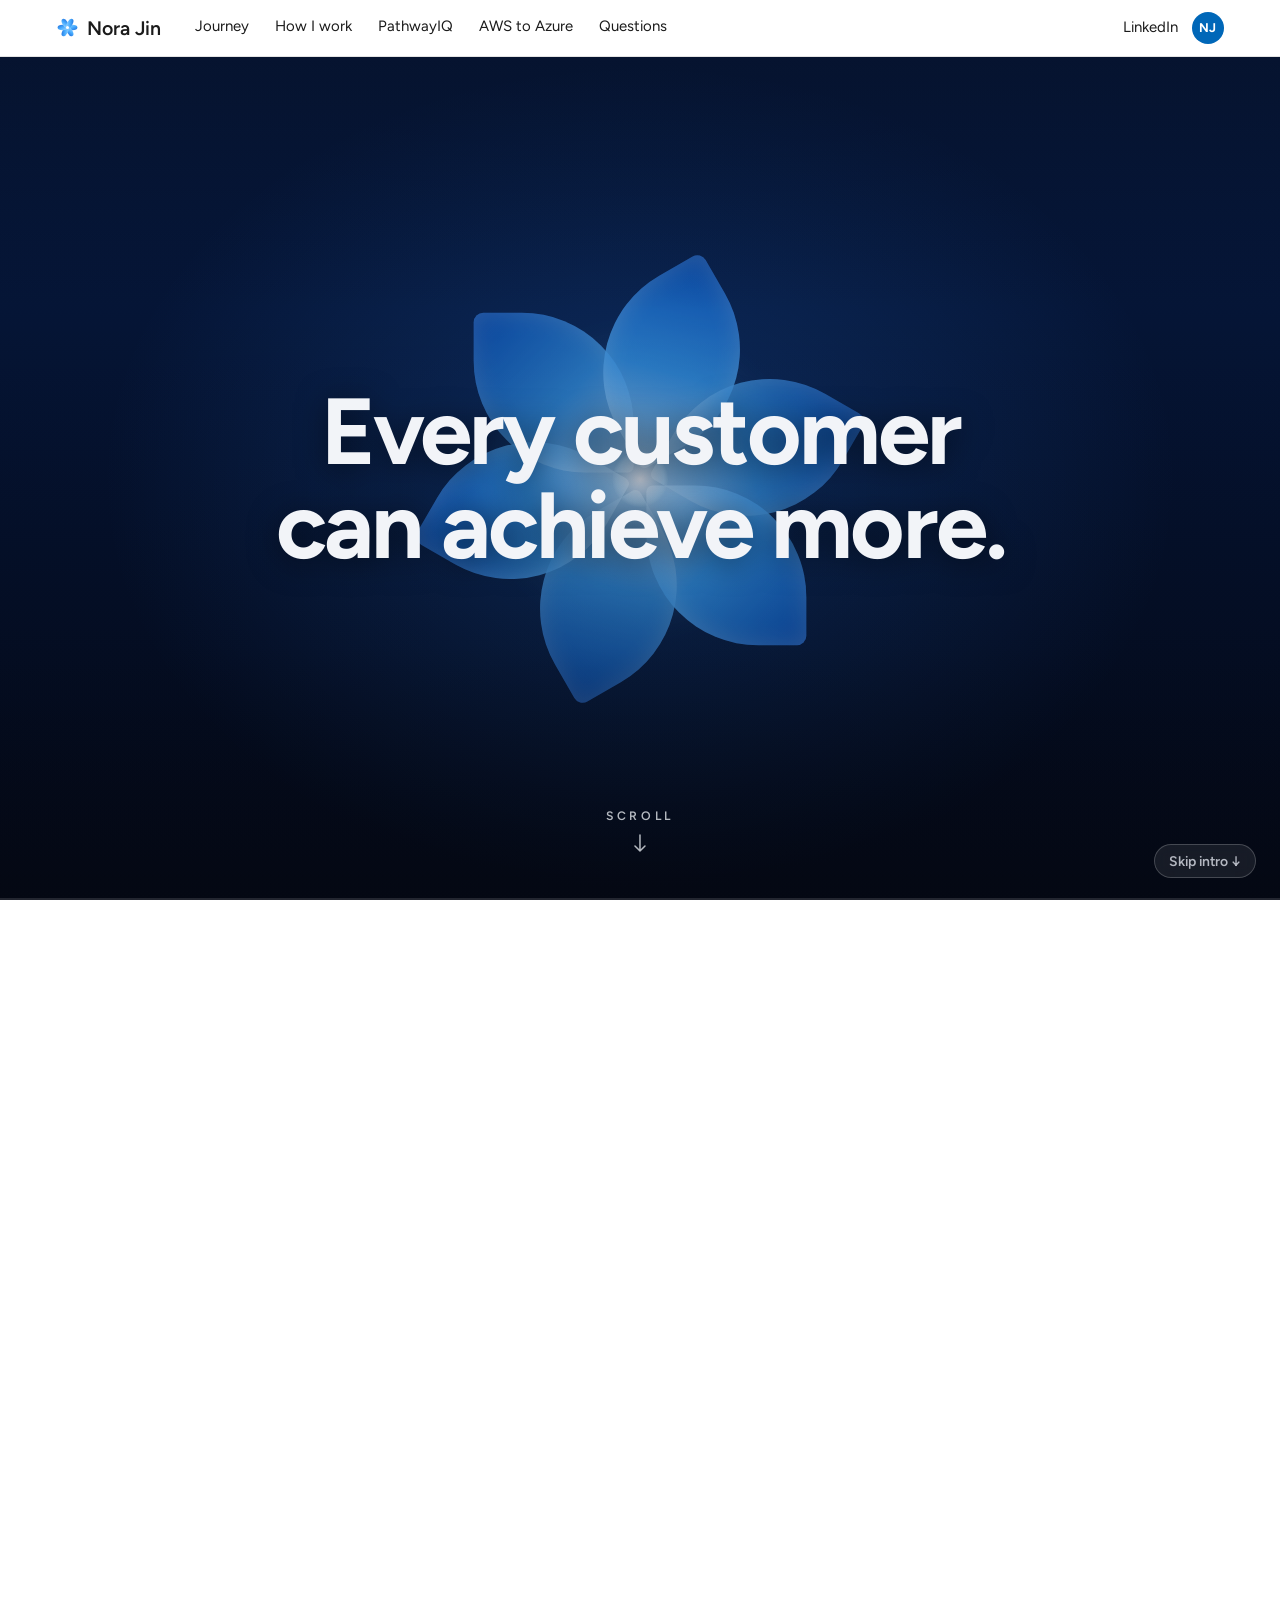
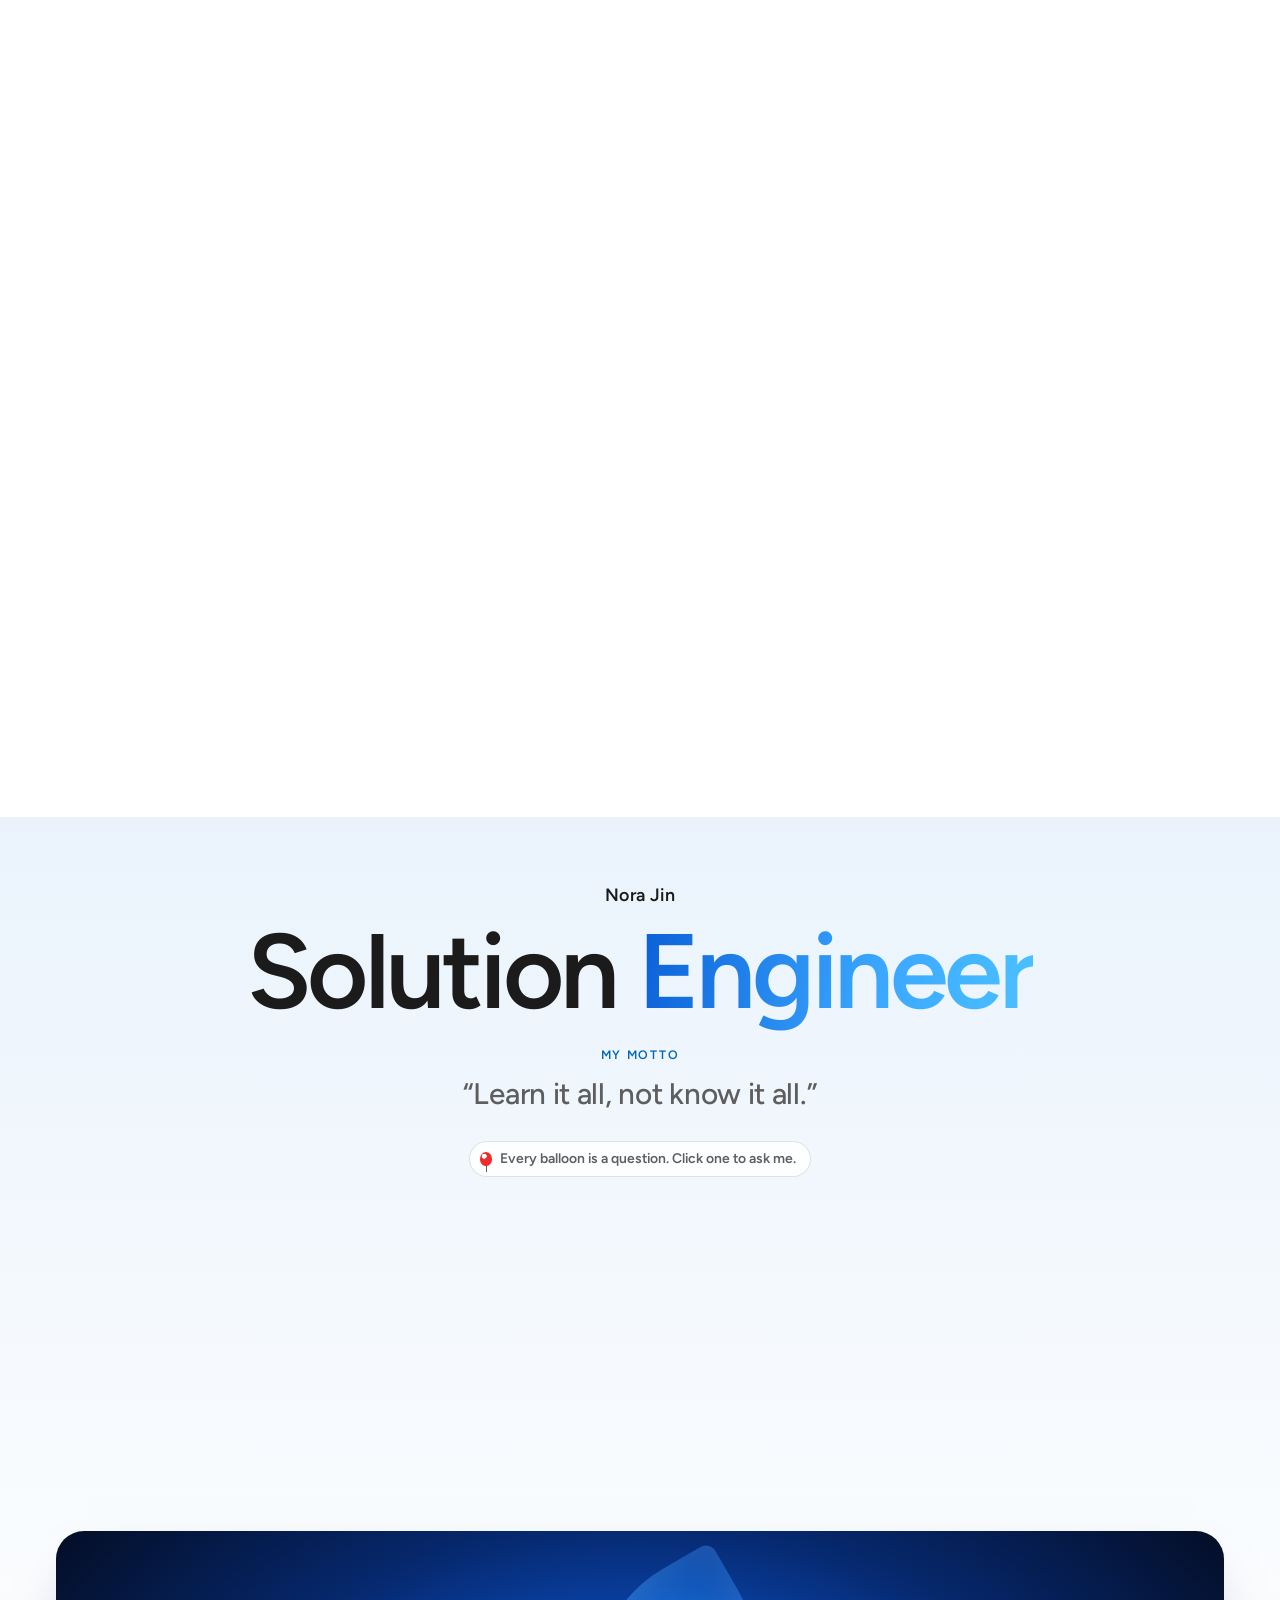
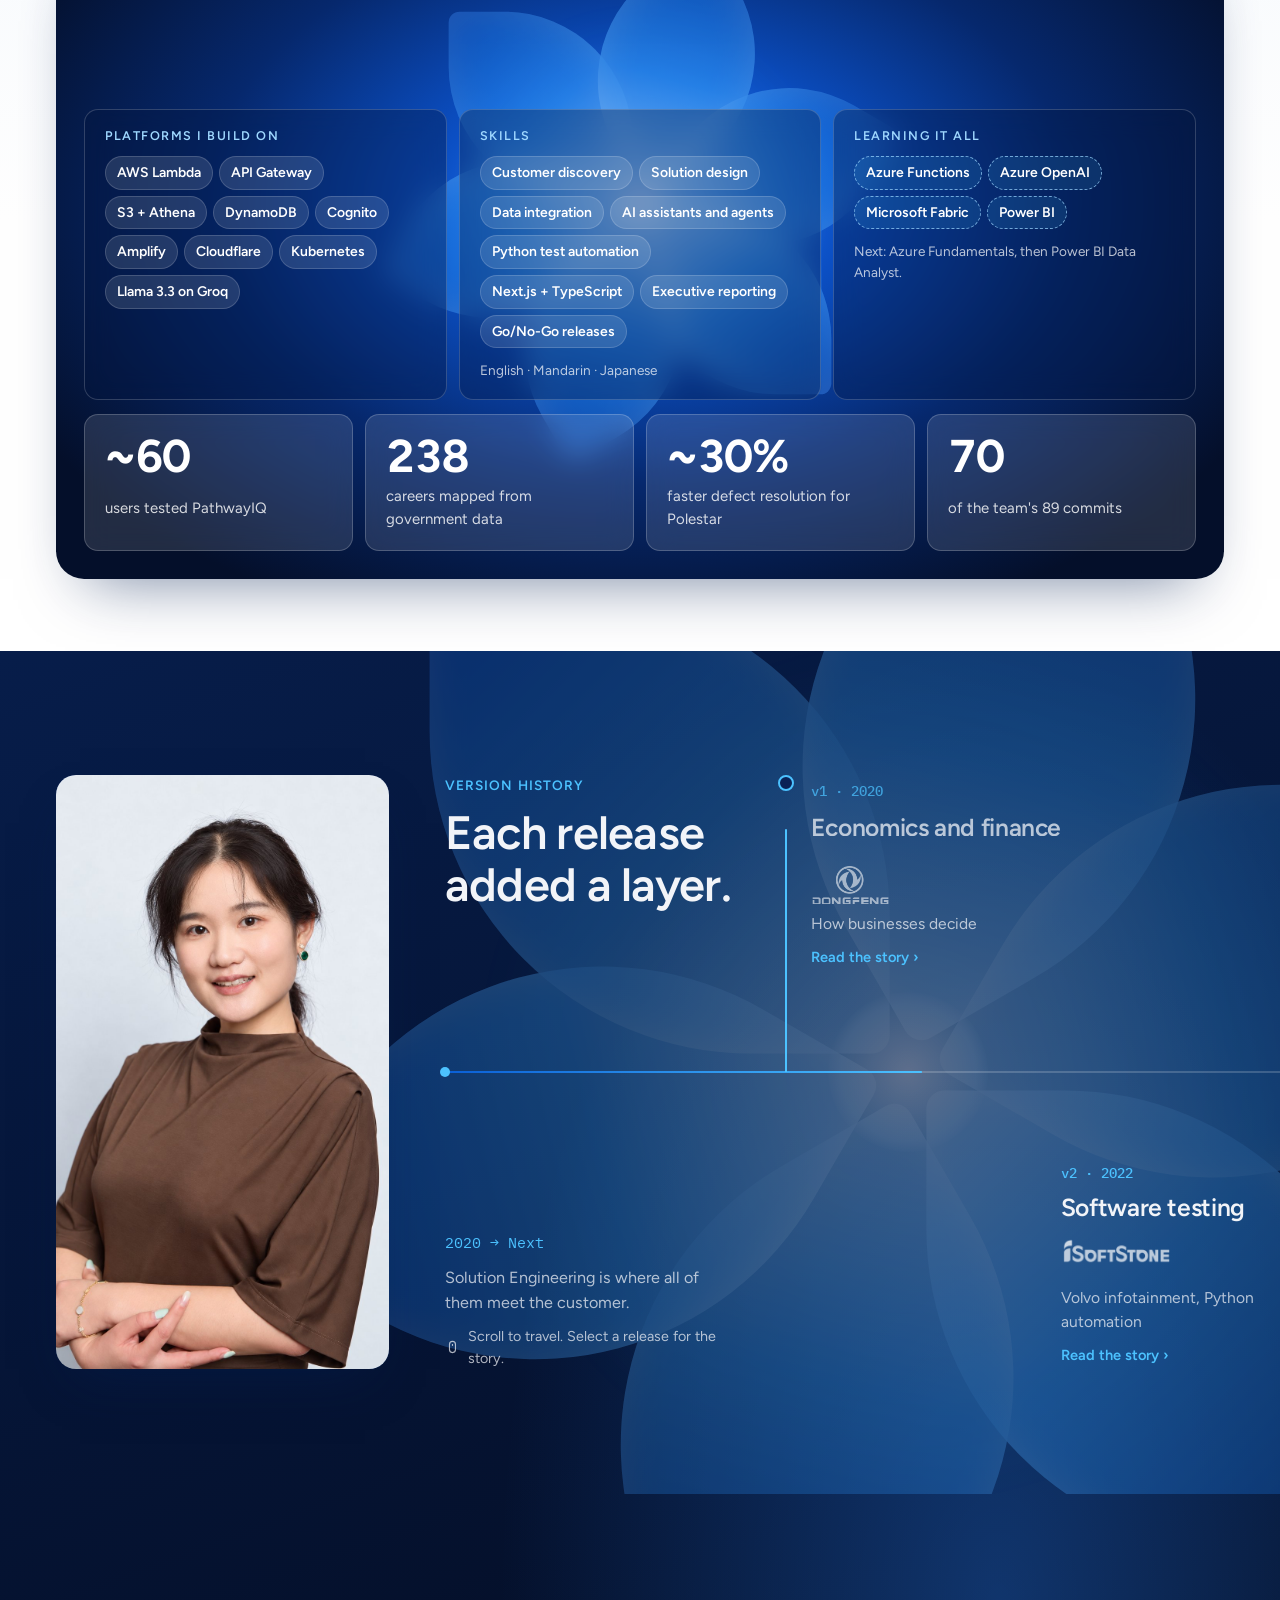
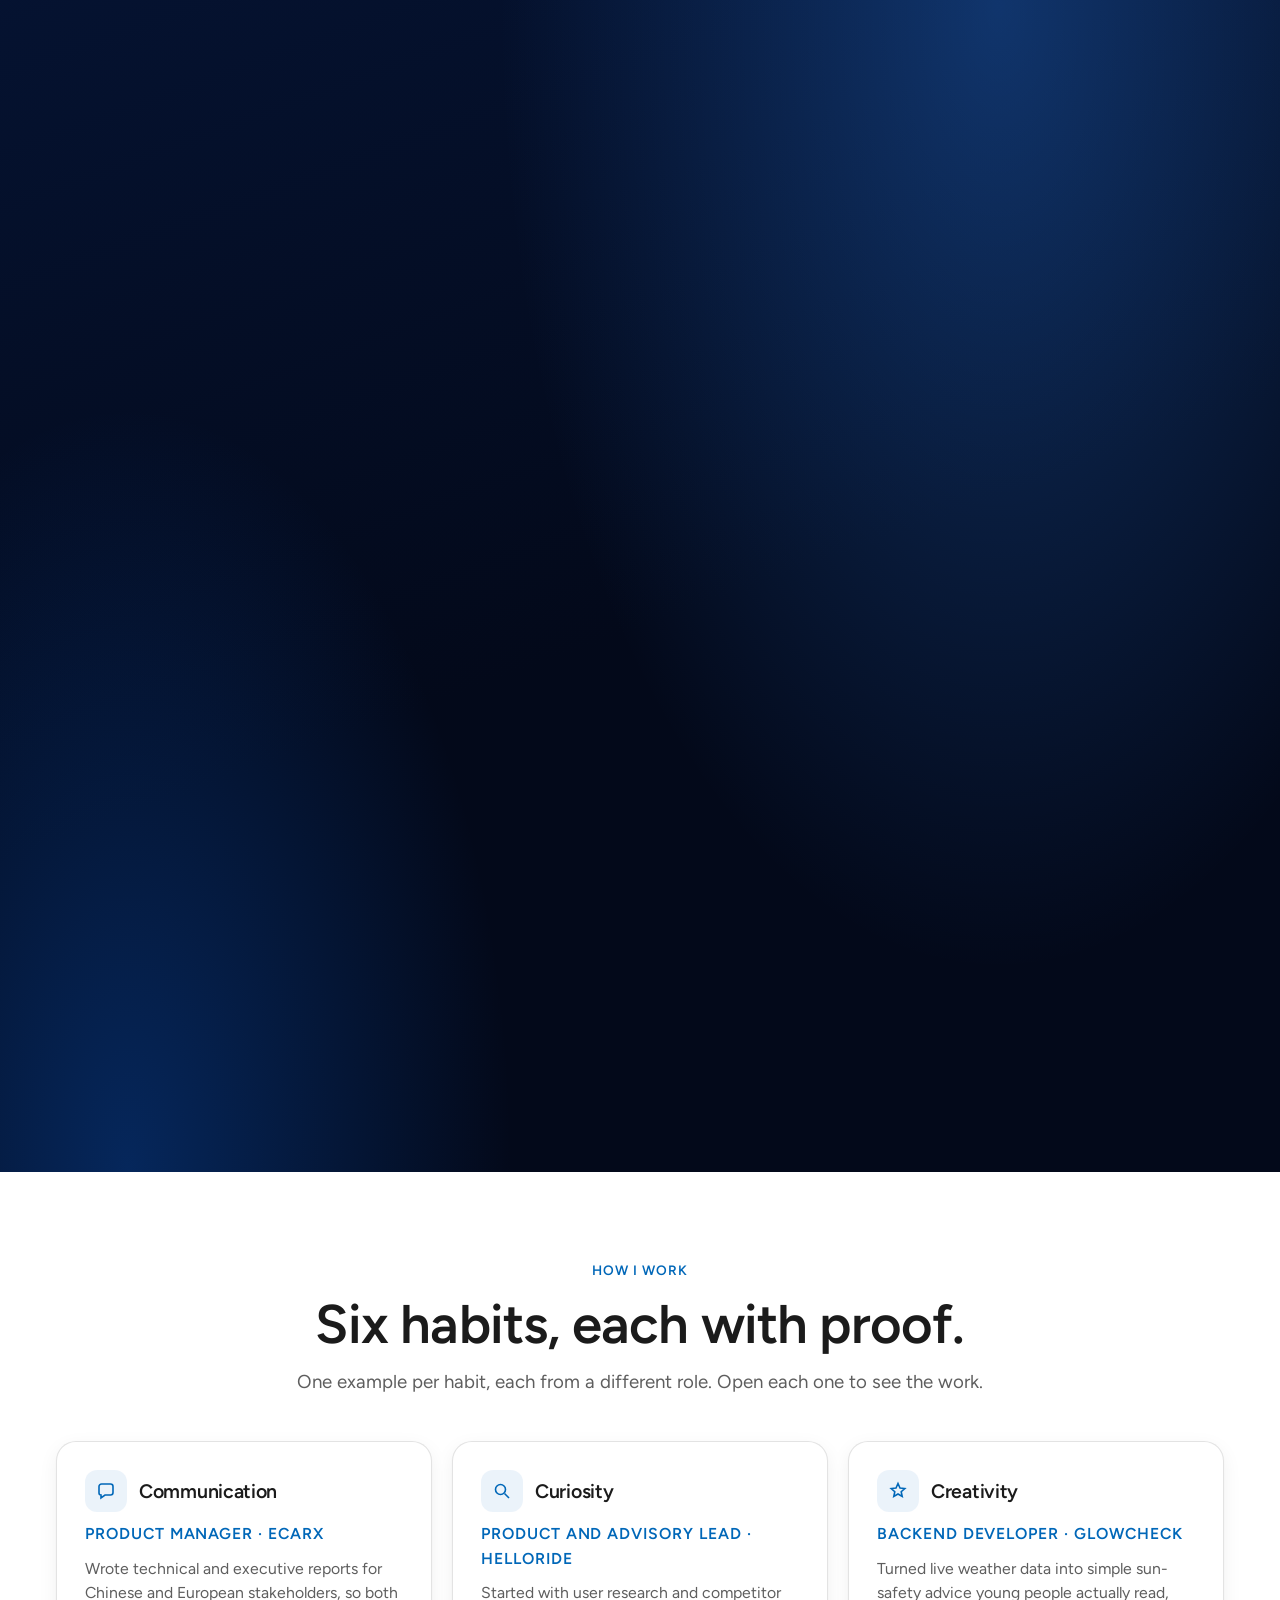
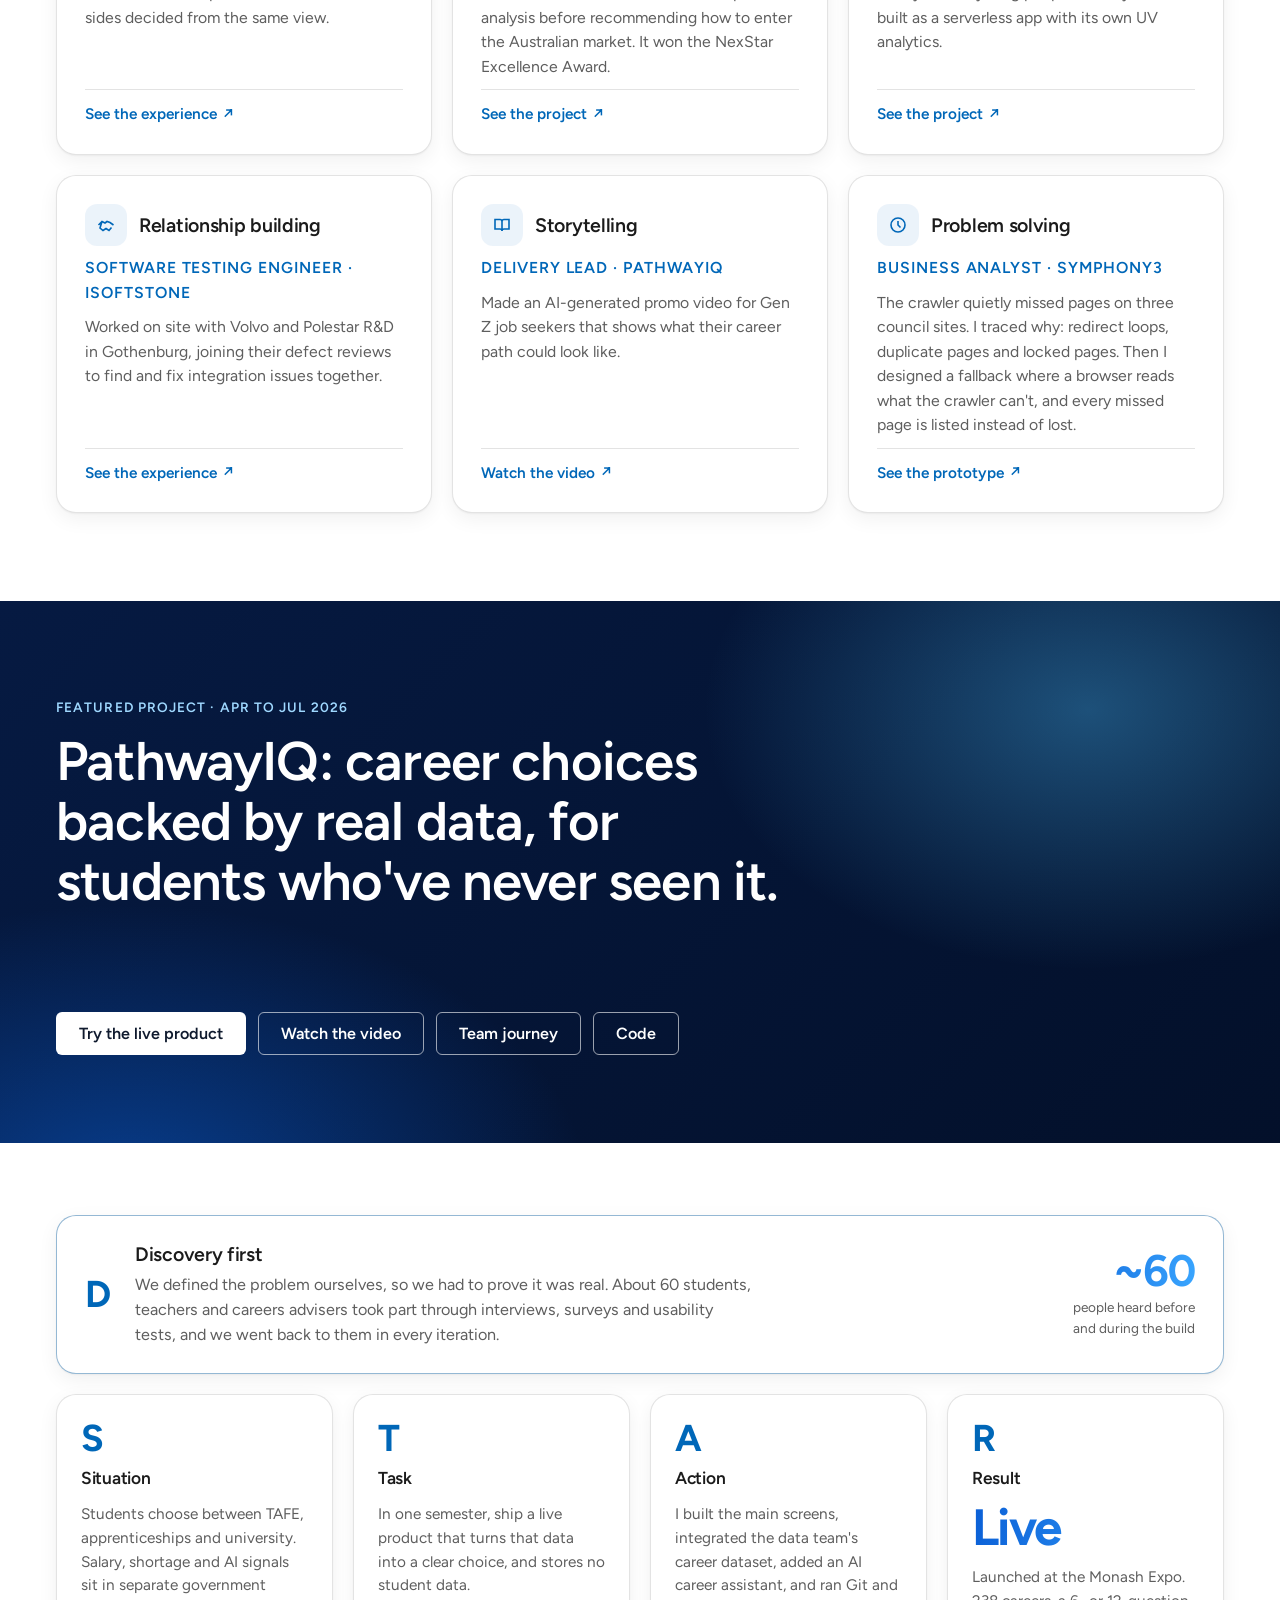
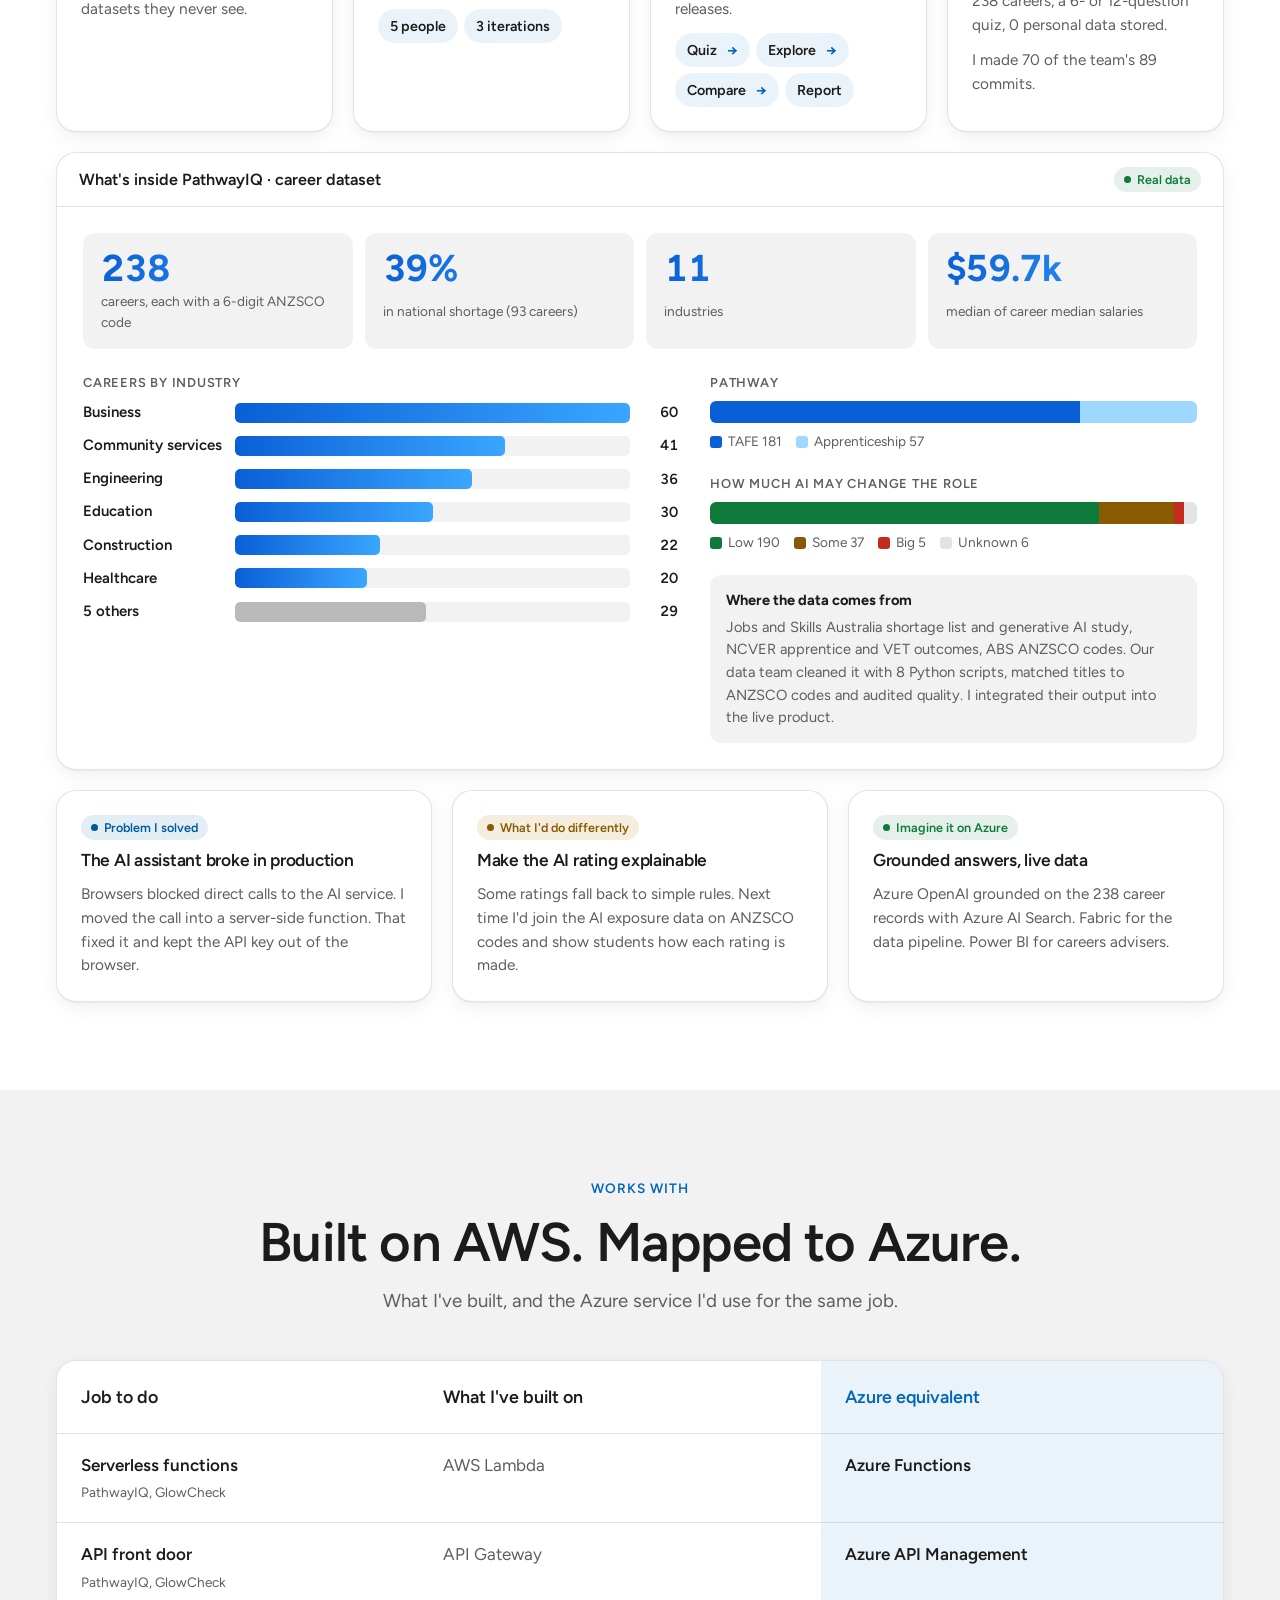
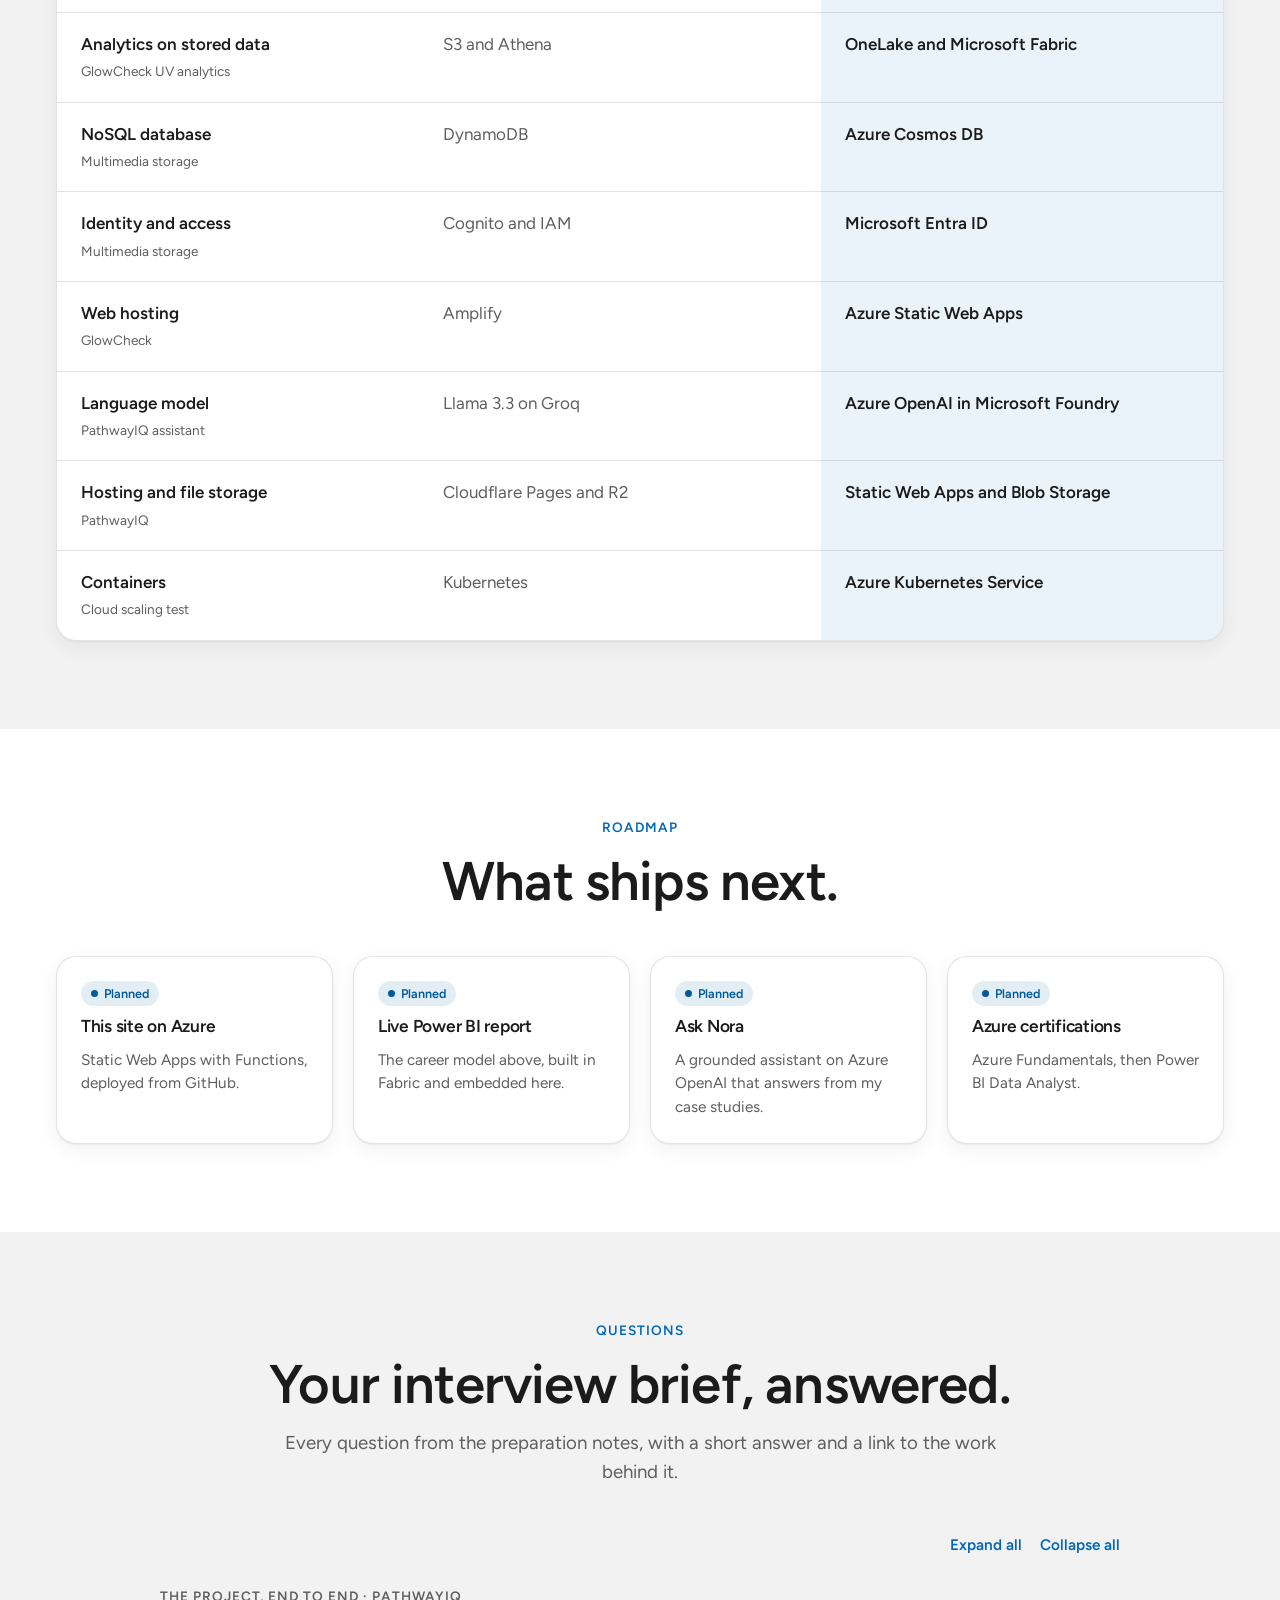
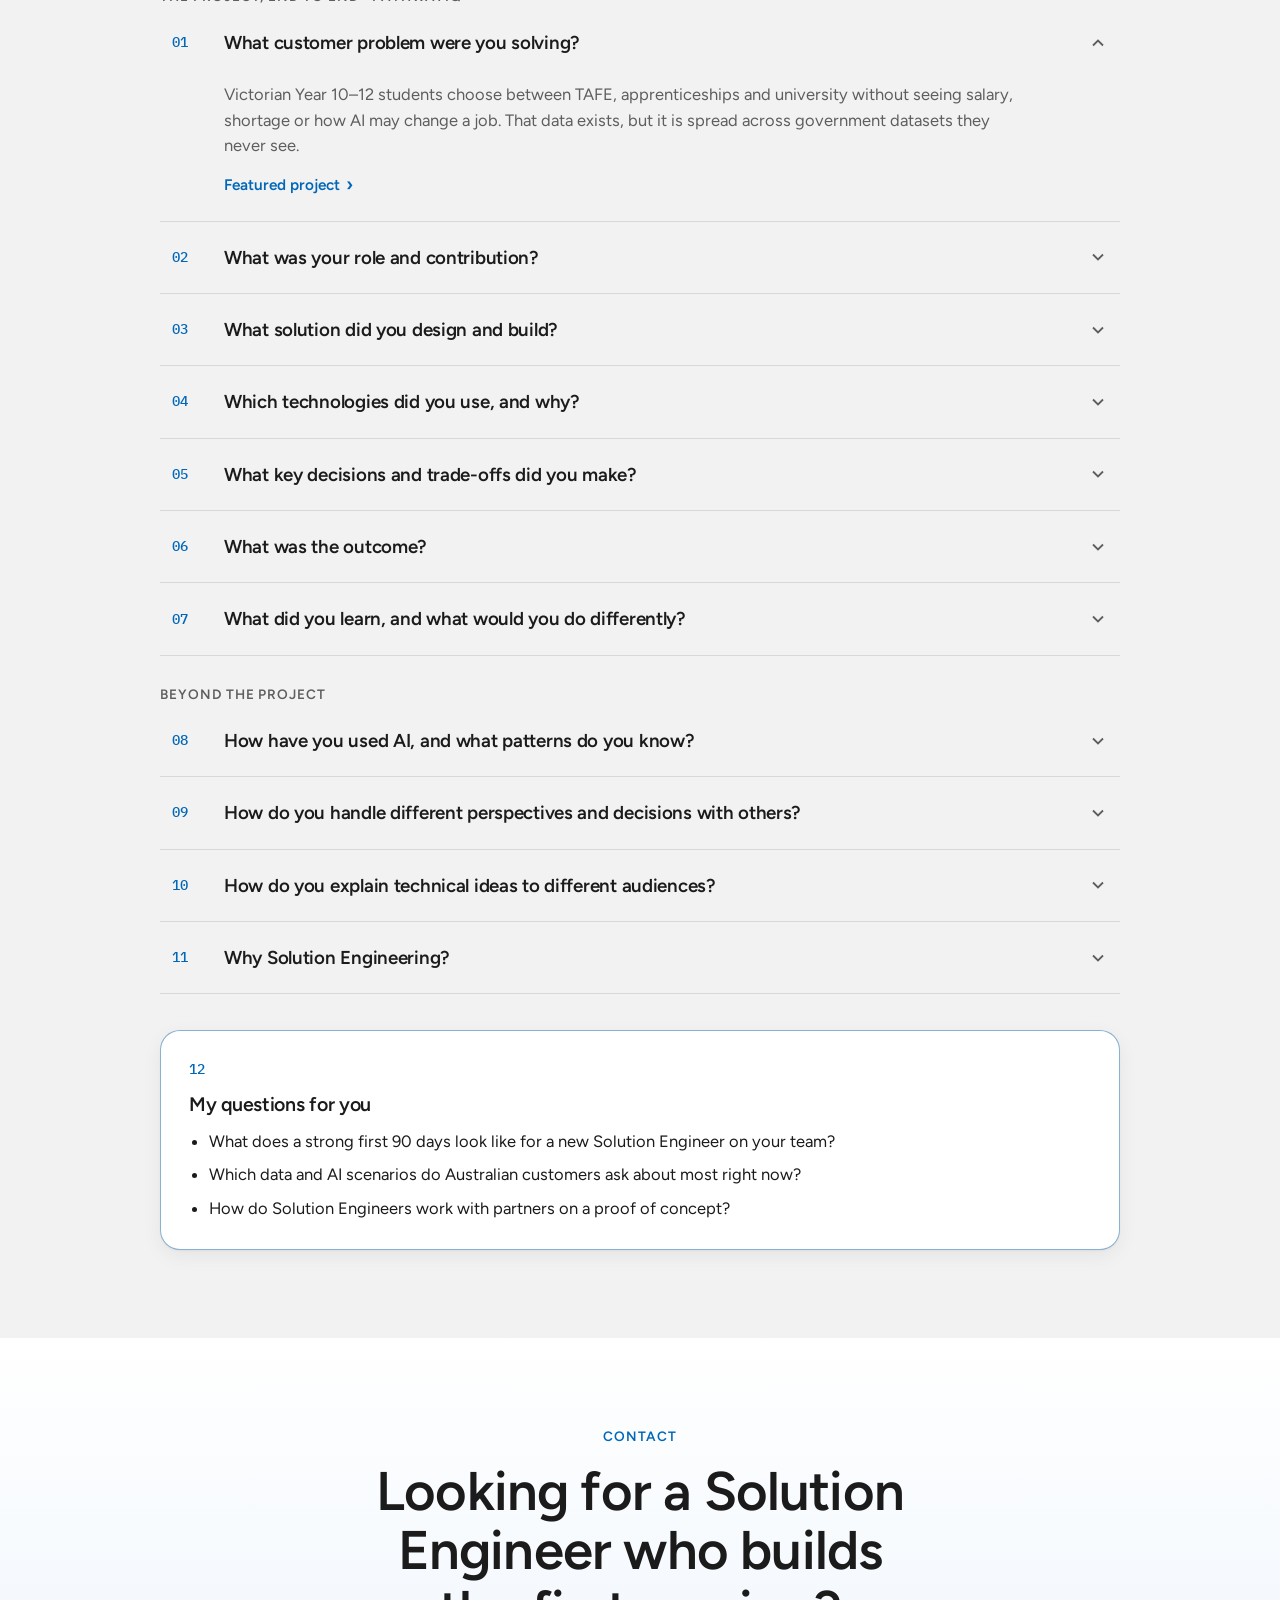
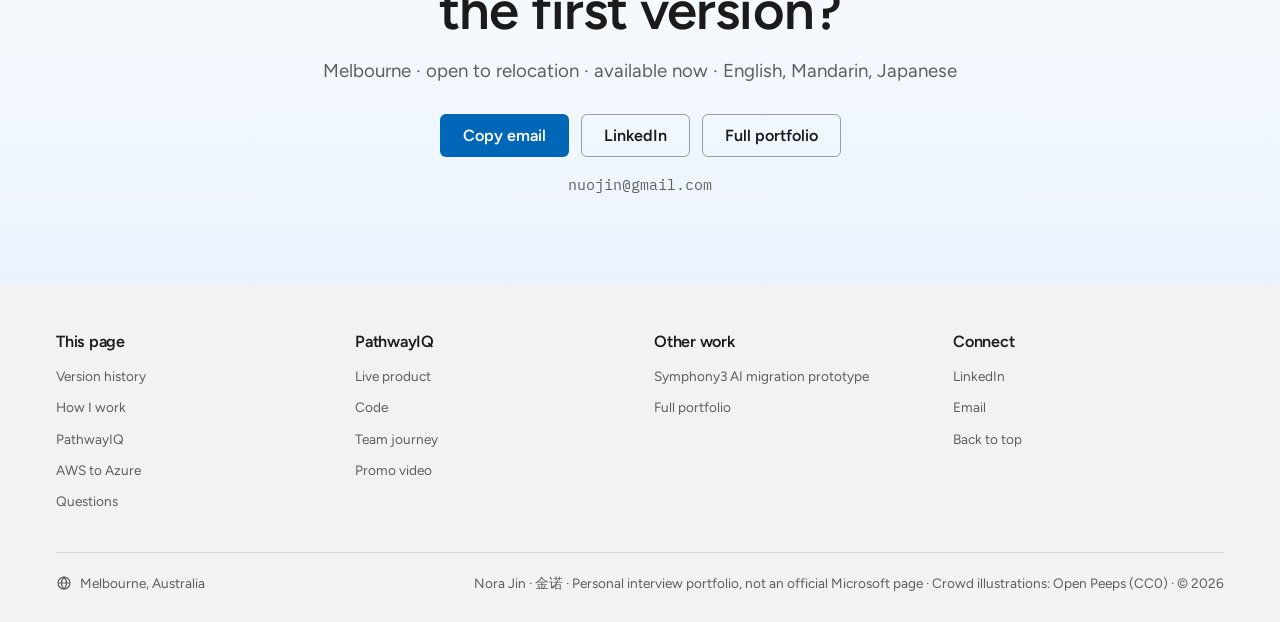
==== index.html @ ccf6c42b "restructure 1" ====
<!doctype html>
<html lang="en">
<head>
<meta charset="utf-8">
<meta name="viewport" content="width=device-width,initial-scale=1,viewport-fit=cover">
<title>Nora Jin · Solution Engineer</title>
<meta name="claude:viewport-fit-sides" content="cover">
<link rel="preconnect" href="https://fonts.googleapis.com">
<link rel="preconnect" href="https://fonts.gstatic.com" crossorigin>
<link rel="stylesheet" href="https://fonts.googleapis.com/css2?family=Figtree:wght@400;500;600;700;800&family=IBM+Plex+Mono:wght@400;500&display=swap">
<link rel="stylesheet" href="css/base.css">
<link rel="stylesheet" href="css/header.css">
<link rel="stylesheet" href="css/cover.css">
<link rel="stylesheet" href="css/hero.css">
<link rel="stylesheet" href="css/journey.css">
<link rel="stylesheet" href="css/sections.css">
<link rel="stylesheet" href="css/responsive.css">
<link rel="stylesheet" href="css/motion.css">
</head>
<body>

<nav class="nav" aria-label="Sections">
  <div class="wrap">
    <a class="ms" href="#top" aria-label="Nora Jin, back to top">
      <span class="ms-logo" aria-hidden="true">
        <span class="ms-mark">
          <svg class="ms-sq" width="23" height="23" viewBox="0 0 23 23"><rect width="11" height="11" fill="#f25022"/><rect x="12" width="11" height="11" fill="#7fba00"/><rect y="12" width="11" height="11" fill="#00a4ef"/><rect x="12" y="12" width="11" height="11" fill="#ffb900"/></svg>
        </span>
        <span class="ms-brand"><span class="ms-word">Microsoft</span><span class="ms-div"></span></span>
      </span>
      <svg class="ms-flower" aria-hidden="true" width="23" height="23" viewBox="0 0 24 24"><defs><linearGradient id="msf-g" x1="0" y1="0" x2="1" y2="1"><stop offset="0" stop-color="#9fd8ff"/><stop offset=".5" stop-color="#3aa6ff"/><stop offset="1" stop-color="#0a5fd6"/></linearGradient></defs><g fill="url(#msf-g)" opacity=".92"><ellipse cx="17" cy="12" rx="5.3" ry="2.8" transform="rotate(0 12 12)"/><ellipse cx="17" cy="12" rx="5.3" ry="2.8" transform="rotate(60 12 12)"/><ellipse cx="17" cy="12" rx="5.3" ry="2.8" transform="rotate(120 12 12)"/><ellipse cx="17" cy="12" rx="5.3" ry="2.8" transform="rotate(180 12 12)"/><ellipse cx="17" cy="12" rx="5.3" ry="2.8" transform="rotate(240 12 12)"/><ellipse cx="17" cy="12" rx="5.3" ry="2.8" transform="rotate(300 12 12)"/></g><circle cx="12" cy="12" r="1.6" fill="#fff"/></svg>
      <span class="ms-name">Nora Jin</span>
    </a>
    <div class="nav-links">
      <a href="#path">Journey</a>
      <a href="#habits">How I work</a>
      <a href="#story">PathwayIQ</a>
      <a href="#stack">AWS to Azure</a>
      <a href="#questions">Questions</a>
    </div>
    <div class="nav-right">
      <a class="navlink" href="https://www.linkedin.com/in/norajin-it" target="_blank" rel="noopener">LinkedIn</a>
      <a class="avatar" href="#contact" aria-label="Contact Nora">NJ</a>
    </div>
  </div>
</nav>

<!-- 0. Cover: scroll-scrubbed intro. To use a video instead of the bloom, save it as media/cover.mp4 next to this file. -->
<section class="cover" id="cover" aria-label="Introduction">
  <div class="c-pin">
    <div class="c-bg" aria-hidden="true"></div>
    <div class="c-bloom">
      <div class="bloom-glow" aria-hidden="true"></div>
      <div class="bloom-stage"><div class="petal"></div><div class="petal"></div><div class="petal"></div><div class="petal"></div><div class="petal"></div><div class="petal"></div>
        <a class="h-lab" style="--x:0.707;--y:0.707" href="#habit-communication" aria-label="Communication: see the proof"><div class="h-spin"><div class="h-card"><svg viewBox="0 0 20 20" fill="none" stroke="currentColor" stroke-width="1.6" aria-hidden="true"><path d="M3 5.5A2.5 2.5 0 015.5 3h9A2.5 2.5 0 0117 5.5v6a2.5 2.5 0 01-2.5 2.5H9l-4 3v-3h0A2 2 0 013 12V5.5z"/></svg><b>Communication</b><small>ECARX</small></div></div></a>
        <a class="h-lab" style="--x:-0.259;--y:0.966" href="#habit-curiosity" aria-label="Curiosity: see the proof"><div class="h-spin"><div class="h-card"><svg viewBox="0 0 20 20" fill="none" stroke="currentColor" stroke-width="1.6" aria-hidden="true"><circle cx="8.5" cy="8.5" r="5"/><path d="M12.5 12.5L17 17"/></svg><b>Curiosity</b><small>HelloRide</small></div></div></a>
        <a class="h-lab" style="--x:-0.966;--y:0.259" href="#habit-creativity" aria-label="Creativity: see the proof"><div class="h-spin"><div class="h-card"><svg viewBox="0 0 20 20" fill="none" stroke="currentColor" stroke-width="1.6" aria-hidden="true"><path d="M10 2.5l2 4.5 4.8.5-3.6 3.2 1 4.8L10 13l-4.2 2.5 1-4.8L3.2 7.5 8 7z"/></svg><b>Creativity</b><small>GlowCheck</small></div></div></a>
        <a class="h-lab" style="--x:-0.707;--y:-0.707" href="#habit-relationship" aria-label="Relationship building: see the proof"><div class="h-spin"><div class="h-card"><svg viewBox="0 0 20 20" fill="none" stroke="currentColor" stroke-width="1.6" aria-hidden="true"><path d="M2.5 10l3.5-3.5 3 1.5 2-1.5 3 1 3.5 2.5M6 6.5L4 13l3 2.5 3-2 3 2 2.5-3"/></svg><b>Relationship building</b><small>iSoftStone</small></div></div></a>
        <a class="h-lab" style="--x:0.259;--y:-0.966" href="#habit-storytelling" aria-label="Storytelling: see the proof"><div class="h-spin"><div class="h-card"><svg viewBox="0 0 20 20" fill="none" stroke="currentColor" stroke-width="1.6" aria-hidden="true"><path d="M3 4.5h5a2 2 0 012 2V16a2 2 0 00-2-2H3zM17 4.5h-5a2 2 0 00-2 2V16a2 2 0 012-2h5z"/></svg><b>Storytelling</b><small>PathwayIQ</small></div></div></a>
        <a class="h-lab" style="--x:0.966;--y:-0.259" href="#habit-problem-solving" aria-label="Problem solving: see the proof"><div class="h-spin"><div class="h-card"><svg viewBox="0 0 20 20" fill="none" stroke="currentColor" stroke-width="1.6" aria-hidden="true"><circle cx="10" cy="10" r="7"/><path d="M10 6v4l2.5 2.5"/></svg><b>Problem solving</b><small>Symphony3</small></div></div></a>
      </div>
      <div class="bloom-core"></div>
    </div>
    <video class="c-video" src="media/cover.mp4" muted playsinline preload="auto" aria-hidden="true"></video>
    <div class="c-shade" aria-hidden="true"></div>
    <div class="c-stack">
      <p class="c-title">Every customer can achieve more.</p>
      <div class="c-hab"><span class="wm" aria-hidden="true">01</span><span class="num">Habit 01 / 06</span><b>Communication</b><span class="src">Product Manager · ECARX</span><span class="txt">Technical and executive reports, so teams in China and Europe decided from the same view.</span><a class="c-go" href="#habit-communication" tabindex="-1"><span class="pi" aria-hidden="true"></span>See the proof<span aria-hidden="true">↓</span></a><span class="tip">or click its petal</span></div>
      <div class="c-hab"><span class="wm" aria-hidden="true">02</span><span class="num">Habit 02 / 06</span><b>Curiosity</b><span class="src">Product and Advisory Lead · HelloRide</span><span class="txt">User research and competitor analysis before the market-entry advice. It won the NexStar Excellence Award.</span><a class="c-go" href="#habit-curiosity" tabindex="-1"><span class="pi" aria-hidden="true"></span>See the proof<span aria-hidden="true">↓</span></a><span class="tip">or click its petal</span></div>
      <div class="c-hab"><span class="wm" aria-hidden="true">03</span><span class="num">Habit 03 / 06</span><b>Creativity</b><span class="src">Backend Developer · GlowCheck</span><span class="txt">Live weather data turned into sun-safety advice young people actually read.</span><a class="c-go" href="#habit-creativity" tabindex="-1"><span class="pi" aria-hidden="true"></span>See the proof<span aria-hidden="true">↓</span></a><span class="tip">or click its petal</span></div>
      <div class="c-hab"><span class="wm" aria-hidden="true">04</span><span class="num">Habit 04 / 06</span><b>Relationship building</b><span class="src">Software Testing Engineer · iSoftStone</span><span class="txt">On site with Volvo and Polestar R&amp;D in Gothenburg, fixing integration issues together.</span><a class="c-go" href="#habit-relationship" tabindex="-1"><span class="pi" aria-hidden="true"></span>See the proof<span aria-hidden="true">↓</span></a><span class="tip">or click its petal</span></div>
      <div class="c-hab"><span class="wm" aria-hidden="true">05</span><span class="num">Habit 05 / 06</span><b>Storytelling</b><span class="src">Delivery Lead · PathwayIQ</span><span class="txt">An AI-generated promo video that shows Gen Z job seekers what their career path could look like.</span><a class="c-go" href="#habit-storytelling" tabindex="-1"><span class="pi" aria-hidden="true"></span>See the proof<span aria-hidden="true">↓</span></a><span class="tip">or click its petal</span></div>
      <div class="c-hab"><span class="wm" aria-hidden="true">06</span><span class="num">Habit 06 / 06</span><b>Problem solving</b><span class="src">Business Analyst · Symphony3</span><span class="txt">Traced why a crawler missed council pages, then designed a fallback so every missed page is listed, not lost.</span><a class="c-go" href="#habit-problem-solving" tabindex="-1"><span class="pi" aria-hidden="true"></span>See the proof<span aria-hidden="true">↓</span></a><span class="tip">or click its petal</span></div>
      <div class="c-final"><span class="who">Nora Jin · Solution Engineer</span><p>Ready to help Microsoft customers turn data, cloud and AI into results.</p></div>
    </div>
    <div class="c-dim" aria-hidden="true"></div>
    <div class="c-logo" aria-hidden="true"><div class="c-lg"><span class="c-sq" style="--dx:1;--dy:1;--c:#f25022"></span><span class="c-sq" style="--dx:-1;--dy:1;--c:#7fba00"></span><span class="c-sq" style="--dx:1;--dy:-1;--c:#00a4ef"></span><span class="c-sq" style="--dx:-1;--dy:-1;--c:#ffb900"></span></div><span class="c-word">Microsoft</span></div>
    <div class="c-hint" aria-hidden="true"><span>SCROLL</span><svg width="14" height="18" viewBox="0 0 14 18"><path d="M7 1L7 17M2 12L7 17L12 12" stroke="currentColor" stroke-width="1.5" fill="none" stroke-linecap="round" stroke-linejoin="round"/></svg></div>
    <button class="c-skip" type="button">Skip intro ↓</button>
    <div class="c-bar" aria-hidden="true"><i></i></div>
  </div>
</section>

<!-- 1. Hero -->
<header class="hero" id="top">
  <div class="wrap">
    <p class="eyebrow">Nora Jin</p>
    <h1>Solution <em>Engineer</em></h1>
    <p class="motto"><small>My motto</small>“Learn it all, not know it all.”</p>
    <!-- Crowd: Open Peeps (CC0) walking along the top of the panel; eight balloon people among them each carry a question. -->
    <div class="crowd" id="crowd">
      <p class="crowd-hint"><span class="hb" aria-hidden="true"></span>Every balloon is a question. Click one to ask me.</p>
      <canvas class="crowd-canvas" aria-hidden="true"></canvas>
      <div class="ask-list" aria-label="Questions people are asking"></div>
      <div class="ask-card" id="ask-card" role="dialog" aria-modal="false" aria-labelledby="ask-q" hidden>
        <button class="ask-x" type="button" aria-label="Close"><svg width="14" height="14" viewBox="0 0 20 20" fill="none" stroke="currentColor" stroke-width="2"><path d="M5 5l10 10M15 5L5 15"/></svg></button>
        <span class="ask-badge" aria-hidden="true">?</span>
        <p class="ask-num"></p>
        <h3 id="ask-q"></h3>
        <a class="link ask-go" href="#questions"></a>
      </div>
    </div>
    <div class="screen">
      <div class="bloom" aria-hidden="true">
        <div class="bloom-glow"></div>
        <div class="bloom-stage"><div class="petal"></div><div class="petal"></div><div class="petal"></div><div class="petal"></div><div class="petal"></div><div class="petal"></div></div>
        <div class="bloom-core"></div>
      </div>
      <section class="persona" id="persona" aria-live="polite" aria-label="Who's asking" hidden>
        <div class="pv-art"><img class="pv-img" src="images/crowd/balloon-1.png" alt=""></div>
        <div class="pv-body">
          <p class="pv-num"></p>
          <p class="pv-label">Their question</p>
          <h3 class="pv-q"></h3>
          <p class="pv-label">Who's asking</p>
          <p class="pv-who"></p>
          <p class="pv-label">How I'd solve it</p>
          <p class="pv-proj"></p>
          <p class="pv-how"></p>
          <a class="link pv-link" href="#path" hidden></a>
          <div class="pv-bar">
            <button class="pv-back" type="button">← Back to my toolkit</button>
            <span class="pv-nav"><button class="pv-prev" type="button" aria-label="Previous person"><svg width="16" height="16" viewBox="0 0 20 20" fill="none" stroke="currentColor" stroke-width="1.8"><path d="M12.5 5l-5 5 5 5"/></svg></button><button class="pv-next" type="button" aria-label="Next person"><svg width="16" height="16" viewBox="0 0 20 20" fill="none" stroke="currentColor" stroke-width="1.8"><path d="M7.5 5l5 5-5 5"/></svg></button></span>
          </div>
        </div>
      </section>
      <div class="kit">
        <div class="kit-col"><h3>Platforms I build on</h3><div class="chips"><span>AWS Lambda</span><span>API Gateway</span><span>S3 + Athena</span><span>DynamoDB</span><span>Cognito</span><span>Amplify</span><span>Cloudflare</span><span>Kubernetes</span><span>Llama 3.3 on Groq</span></div></div>
        <div class="kit-col"><h3>Skills</h3><div class="chips"><span>Customer discovery</span><span>Solution design</span><span>Data integration</span><span>AI assistants and agents</span><span>Python test automation</span><span>Next.js + TypeScript</span><span>Executive reporting</span><span>Go/No-Go releases</span></div><p>English · Mandarin · Japanese</p></div>
        <div class="kit-col learn"><h3>Learning it all</h3><div class="chips"><span>Azure Functions</span><span>Azure OpenAI</span><span>Microsoft Fabric</span><span>Power BI</span></div><p>Next: Azure Fundamentals, then Power BI Data Analyst.</p></div>
      </div>
      <div class="hero-stats">
        <div><b class="big">~60</b><span>users tested PathwayIQ</span></div>
        <div><b class="big">238</b><span>careers mapped from government data</span></div>
        <div><b class="big">~30%</b><span>faster defect resolution for Polestar</span></div>
        <div><b class="big">70</b><span>of the team's 89 commits</span></div>
      </div>
    </div>
  </div>
</header>

<!-- 2. Version history -->
<section class="journey" id="path">
  <div class="j-pin">
    <div class="j-bloom" aria-hidden="true"><div class="bloom-glow"></div><div class="bloom-stage"><div class="petal"></div><div class="petal"></div><div class="petal"></div><div class="petal"></div><div class="petal"></div><div class="petal"></div></div><div class="bloom-core"></div></div>
    <div class="j-track">
      <!-- Journey picture: save it as images/journey.jpg next to this file; the blue placeholder shows until then. -->
      <div class="j-media"><img src="images/journey.jpg" alt="Nora Jin, portrait" style="object-position:50% 22%" loading="lazy" onerror="this.remove()"><div class="vp-ph" aria-hidden="true" style="--px:40%"><svg viewBox="0 0 24 24" fill="none" stroke="currentColor" stroke-width="1.4"><path d="M12 3l9 5-9 5-9-5 9-5zM3 12.5l9 5 9-5M3 17l9 5 9-5"/></svg><b>6 releases · 2020 → Next</b></div></div>
      <div class="j-line">
        <div class="j-title"><p class="eyebrow">Version history</p><h2>Each release added a layer.</h2></div>
        <div class="j-period">
          <span class="range">2020 → Next</span>
          <p>Solution Engineering is where all of them meet the customer.</p>
          <span class="j-hint"><svg width="16" height="16" viewBox="0 0 20 20" fill="none" stroke="currentColor" stroke-width="1.5" aria-hidden="true"><rect x="6" y="2.5" width="8" height="15" rx="4"/><path d="M10 6v2.5"/></svg>Scroll to travel. Select a release for the story.</span>
        </div>
        <div class="j-axis" aria-hidden="true"><i></i></div>
        <button class="j-item top" type="button" style="--i:0" data-i="0" aria-haspopup="dialog"><span class="j-dot" aria-hidden="true"></span>
          <span class="j-mask"><span class="j-tag">v1 · 2020</span></span>
          <span class="j-mask"><span class="j-name">Economics and finance</span></span>
          <span class="j-mask"><span class="j-logos"><span class="lg tall"><img src="images/logos/dongfeng.png" alt="Dongfeng"></span></span></span>
          <span class="j-mask late"><span class="j-desc">How businesses decide</span></span>
          <span class="j-mask late"><span class="j-more">Read the story</span></span>
        </button>
        <button class="j-item bot" type="button" style="--i:1" data-i="1" aria-haspopup="dialog"><span class="j-dot" aria-hidden="true"></span>
          <span class="j-mask"><span class="j-tag">v2 · 2022</span></span>
          <span class="j-mask"><span class="j-name">Software testing</span></span>
          <span class="j-mask"><span class="j-logos"><span class="lg"><img src="images/logos/isoftstone.png" alt="iSoftStone"></span></span></span>
          <span class="j-mask late"><span class="j-desc">Volvo infotainment, Python automation</span></span>
          <span class="j-mask late"><span class="j-more">Read the story</span></span>
        </button>
        <button class="j-item top" type="button" style="--i:2" data-i="2" aria-haspopup="dialog"><span class="j-dot" aria-hidden="true"></span>
          <span class="j-mask"><span class="j-tag">v3 · 2023</span></span>
          <span class="j-mask"><span class="j-name">Product management</span></span>
          <span class="j-mask"><span class="j-logos"><span class="lg"><img src="images/logos/volvo.svg" alt="Volvo"></span><span class="lg"><img src="images/logos/polestar.png" alt="Polestar"></span><span class="lg tall"><img src="images/logos/geely.png" alt="Geely"></span></span></span>
          <span class="j-mask late"><span class="j-desc">Polestar P417, China and Sweden</span></span>
          <span class="j-mask late"><span class="j-more">Read the story</span></span>
        </button>
        <button class="j-item bot" type="button" style="--i:3" data-i="3" aria-haspopup="dialog"><span class="j-dot" aria-hidden="true"></span>
          <span class="j-mask"><span class="j-tag">v4 · 2026</span></span>
          <span class="j-mask"><span class="j-name">Master of IT, Monash</span></span>
          <span class="j-mask late"><span class="j-desc">PathwayIQ, a live product</span></span>
          <span class="j-mask late"><span class="j-more">Read the story</span></span>
        </button>
        <button class="j-item top" type="button" style="--i:4" data-i="4" aria-haspopup="dialog"><span class="j-dot" aria-hidden="true"></span>
          <span class="j-mask"><span class="j-tag">v4.1 · 2026</span></span>
          <span class="j-mask"><span class="j-name">Business Analyst, GovTech</span></span>
          <span class="j-mask"><span class="j-logos"><span class="lg"><img src="images/logos/symphony3.svg" alt="Symphony3"></span></span></span>
          <span class="j-mask late"><span class="j-desc">AI agents for council websites</span></span>
          <span class="j-mask late"><span class="j-more">Read the story</span></span>
        </button>
        <button class="j-item bot next" type="button" style="--i:5" data-i="5" aria-haspopup="dialog"><span class="j-dot" aria-hidden="true"></span>
          <span class="j-mask"><span class="j-tag">Next</span></span>
          <span class="j-mask"><span class="j-name">Solution Engineer</span></span>
          <span class="j-mask late"><span class="j-desc">Customer, data and AI in one role</span></span>
          <span class="j-mask late"><span class="j-more">Read the story</span></span>
        </button>
      </div>
    </div>
  </div>

  <!-- Release stories. To add a picture, save it as images/v1.jpg, v2.jpg, v3.jpg, v4.jpg, v4-1.jpg or next.jpg next to this file
       (or change the img src). If the file is missing, the img removes itself and the blue placeholder shows. -->
  <dialog class="vdlg" id="ver-dialog" aria-label="Release story">
    <button class="vdlg-close" type="button" id="ver-close" aria-label="Close"><svg width="16" height="16" viewBox="0 0 20 20" fill="none" stroke="currentColor" stroke-width="1.8"><path d="M5 5l10 10M15 5L5 15"/></svg></button>
    <div class="ver-stage">
      <article class="ver-panel tile" id="vp-1" hidden>
        <div class="vp-media" style="--px:25%"><img src="images/v1.jpg" alt="Nora reviewing financial reports with a calculator" style="object-position:50% 40%" loading="lazy" onerror="this.remove()"><div class="vp-ph" aria-hidden="true"><svg viewBox="0 0 24 24" fill="none" stroke="currentColor" stroke-width="1.4"><path d="M3 20h18M6 20v-6M11 20V9M16 20v-9M21 4l-6 5-4-3-7 6"/></svg><b>v1 · 2020</b></div></div>
        <div class="vp-body">
          <p class="vp-role">2020 · Economics and finance</p>
          <h3>How businesses decide</h3>
          <div class="vp-logos"><span class="lg tall"><img src="images/logos/dongfeng.png" alt="Dongfeng"></span></div>
          <p>Where it started: economics and finance, the logic of cost, risk and return behind every business decision.</p>
          <div class="pill-row"><span class="pill">Economics</span><span class="pill">Finance</span></div>
        </div>
      </article>
      <article class="ver-panel tile" id="vp-2" hidden>
        <div class="vp-media" style="--px:45%"><img src="images/v2.jpg" alt="Nora testing an in-car infotainment screen on a test bench" style="object-position:64% 40%" loading="lazy" onerror="this.remove()"><div class="vp-ph" aria-hidden="true"><svg viewBox="0 0 24 24" fill="none" stroke="currentColor" stroke-width="1.4"><circle cx="10" cy="10" r="6.5"/><path d="M15 15l6 6M7.3 10.2l2 2 3.6-4"/></svg><b>v2 · 2022</b></div></div>
        <div class="vp-body">
          <p class="vp-role">2022 · Software Testing Engineer · iSoftStone</p>
          <h3>Testing Volvo infotainment, on site in Gothenburg</h3>
          <div class="vp-logos"><span class="lg"><img src="images/logos/isoftstone.png" alt="iSoftStone"></span></div>
          <p>I worked on site with Volvo and Polestar R&amp;D in Gothenburg, joining their defect reviews to find and fix integration issues together, and automated infotainment tests in Python.</p>
          <div class="pill-row"><span class="pill">Python automation</span><span class="pill">Volvo</span><span class="pill">Polestar</span></div>
          <a class="link ext" href="https://www.linkedin.com/in/norajin-it" target="_blank" rel="noopener">See the experience</a>
        </div>
      </article>
      <article class="ver-panel tile" id="vp-3" hidden>
        <div class="vp-media" style="--px:65%"><img src="images/v3.jpg" alt="Nora presenting the P417 programme timeline to teams in China and Sweden" style="object-position:36% 40%" loading="lazy" onerror="this.remove()"><div class="vp-ph" aria-hidden="true"><svg viewBox="0 0 24 24" fill="none" stroke="currentColor" stroke-width="1.4"><path d="M12 3l9 5-9 5-9-5 9-5zM3 12.5l9 5 9-5M3 17l9 5 9-5"/></svg><b>v3 · 2023</b></div></div>
        <div class="vp-body">
          <p class="vp-role">2023 · Product Manager · ECARX</p>
          <h3>Polestar P417, between China and Sweden</h3>
          <div class="vp-logos"><span class="lg"><img src="images/logos/volvo.svg" alt="Volvo"></span><span class="lg"><img src="images/logos/polestar.png" alt="Polestar"></span><span class="lg tall"><img src="images/logos/geely.png" alt="Geely"></span></div>
          <p>OEM teams in Sweden and engineers in China often disagreed on release readiness. I agreed Go/No-Go criteria before each review, turned feedback into change-impact assessments, and wrote technical and executive reports so both sides decided from the same view.</p>
          <div class="pill-row"><span class="pill">Go/No-Go criteria</span><span class="pill">Executive reporting</span><span class="pill">China and Sweden</span></div>
          <a class="link ext" href="https://www.linkedin.com/in/norajin-it" target="_blank" rel="noopener">See the experience</a>
        </div>
      </article>
      <article class="ver-panel tile" id="vp-4" hidden>
        <div class="vp-media" style="--px:30%"><img src="images/v4.jpg" alt="Nora talking through a project with a classmate at Monash" style="object-position:44% 35%" loading="lazy" onerror="this.remove()"><div class="vp-ph" aria-hidden="true"><svg viewBox="0 0 24 24" fill="none" stroke="currentColor" stroke-width="1.4"><path d="M2 9l10-5 10 5-10 5-10-5zM6 11v5c3 2.5 9 2.5 12 0v-5M22 9v6"/></svg><b>v4 · 2026</b></div></div>
        <div class="vp-body">
          <p class="vp-role">2026 · Master of IT · Monash University</p>
          <h3>PathwayIQ, a live product</h3>
          <p>Full-stack developer and delivery lead in a team of five. We turned government career data into a free, no-login app for Victorian Year 10–12 students, tested it with about 60 people and launched it at the Monash Expo.</p>
          <div class="pill-row"><span class="pill">238 careers</span><span class="pill">~60 people tested</span><span class="pill">70 of 89 commits</span></div>
          <div class="q-links"><a class="link ext" href="https://iteration3.pathwayiq.me/" target="_blank" rel="noopener">Live product</a><a class="link" href="#story">Case study</a></div>
        </div>
      </article>
      <article class="ver-panel tile" id="vp-5" hidden>
        <div class="vp-media" style="--px:55%"><img src="images/v4-1.jpg" alt="Nora mapping an AI agent for council websites on a whiteboard" style="object-position:55% 40%" loading="lazy" onerror="this.remove()"><div class="vp-ph" aria-hidden="true"><svg viewBox="0 0 24 24" fill="none" stroke="currentColor" stroke-width="1.4"><circle cx="12" cy="5" r="2.5"/><circle cx="5" cy="18" r="2.5"/><circle cx="19" cy="18" r="2.5"/><path d="M11 7.3l-4.8 8.5M13 7.3l4.8 8.5M7.5 18h9"/></svg><b>v4.1 · 2026</b></div></div>
        <div class="vp-body">
          <p class="vp-role">2026 · Business Analyst · Symphony3 (GovTech)</p>
          <h3>AI agents for council websites</h3>
          <div class="vp-logos"><span class="lg"><img src="images/logos/symphony3.svg" alt="Symphony3"></span></div>
          <p>Two prototypes. The first moves council websites onto a new platform: the crawler quietly missed pages on three sites, so I traced why (redirect loops, duplicate pages and locked pages), designed a fallback where a browser reads what the crawler can't, and a five-agent pipeline that triages pages with human review for the hardest. The second generates Confluence pages automatically through the API.</p>
          <div class="pill-row"><span class="pill">Platform data migration</span><span class="pill">Five-agent pipeline</span><span class="pill">Confluence API</span></div>
          <div class="q-links"><a class="link ext" href="https://agents-for-migration-of-symphony3.nuojin01.workers.dev/" target="_blank" rel="noopener">Data migration prototype</a><a class="link ext" href="https://emergencydashboard-conflunceauto.nuojin01.workers.dev/" target="_blank" rel="noopener">Confluence automation</a></div>
        </div>
      </article>
      <article class="ver-panel tile" id="vp-6" hidden>
        <div class="vp-media" style="--px:75%"><img src="images/next.jpg" alt="Nora presenting a data dashboard to a customer team around a meeting table" style="object-position:52% 30%" loading="lazy" onerror="this.remove()"><div class="vp-ph" aria-hidden="true"><svg viewBox="0 0 24 24" fill="none" stroke="currentColor" stroke-width="1.4"><path d="M12 2l2.4 6.6L21 11l-6.6 2.4L12 20l-2.4-6.6L3 11l6.6-2.4z"/></svg><b>Next</b></div></div>
        <div class="vp-body">
          <p class="vp-role">Next · Solution Engineer</p>
          <h3>Customer, data and AI in one role</h3>
          <p>I've worked on each layer: the business, the testing, the product and the code. Solution Engineering is where I use all of them with a customer, and that is the part of my work I've enjoyed most.</p>
          <div class="q-links"><a class="link" href="#contact">Get in touch</a><a class="link" href="#questions">Read my answers</a></div>
        </div>
      </article>
      <div class="ver-ctrl">
        <button type="button" id="ver-prev" aria-label="Previous release"><svg width="16" height="16" viewBox="0 0 20 20" fill="none" stroke="currentColor" stroke-width="1.8"><path d="M12.5 5l-5 5 5 5"/></svg></button>
        <span id="ver-count" aria-live="polite">1 / 6</span>
        <button type="button" id="ver-next" aria-label="Next release"><svg width="16" height="16" viewBox="0 0 20 20" fill="none" stroke="currentColor" stroke-width="1.8"><path d="M7.5 5l5 5-5 5"/></svg></button>
      </div>
    </div>
  </dialog>
</section>

<!-- 3. How I work: six habits -->
<section class="block" id="habits">
  <div class="wrap">
    <div class="sec-head">
      <p class="eyebrow">How I work</p>
      <h2>Six habits, each with proof.</h2>
      <p class="lede">One example per habit, each from a different role. Open each one to see the work.</p>
    </div>
    <div class="traits">
      <article class="trait tile" id="habit-communication">
        <div class="trait-top"><div class="icon" aria-hidden="true"><svg width="20" height="20" viewBox="0 0 20 20" fill="none" stroke="currentColor" stroke-width="1.6"><path d="M3 5.5A2.5 2.5 0 015.5 3h9A2.5 2.5 0 0117 5.5v6a2.5 2.5 0 01-2.5 2.5H9l-4 3v-3h0A2 2 0 013 12V5.5z"/></svg></div><h3>Communication</h3></div>
        <p class="src">Product Manager · ECARX</p>
        <p>Wrote technical and executive reports for Chinese and European stakeholders, so both sides decided from the same view.</p>
        <a class="link ext" href="https://www.linkedin.com/in/norajin-it" target="_blank" rel="noopener">See the experience</a>
      </article>
      <article class="trait tile" id="habit-curiosity">
        <div class="trait-top"><div class="icon" aria-hidden="true"><svg width="20" height="20" viewBox="0 0 20 20" fill="none" stroke="currentColor" stroke-width="1.6"><circle cx="8.5" cy="8.5" r="5"/><path d="M12.5 12.5L17 17"/></svg></div><h3>Curiosity</h3></div>
        <p class="src">Product and Advisory Lead · HelloRide</p>
        <p>Started with user research and competitor analysis before recommending how to enter the Australian market. It won the NexStar Excellence Award.</p>
        <a class="link ext" href="https://versionportfolio.norajinreferralportfolio.site/" target="_blank" rel="noopener">See the project</a>
      </article>
      <article class="trait tile" id="habit-creativity">
        <div class="trait-top"><div class="icon" aria-hidden="true"><svg width="20" height="20" viewBox="0 0 20 20" fill="none" stroke="currentColor" stroke-width="1.6"><path d="M10 2.5l2 4.5 4.8.5-3.6 3.2 1 4.8L10 13l-4.2 2.5 1-4.8L3.2 7.5 8 7z"/></svg></div><h3>Creativity</h3></div>
        <p class="src">Backend Developer · GlowCheck</p>
        <p>Turned live weather data into simple sun-safety advice young people actually read, built as a serverless app with its own UV analytics.</p>
        <a class="link ext" href="https://versionportfolio.norajinreferralportfolio.site/" target="_blank" rel="noopener">See the project</a>
      </article>
      <article class="trait tile" id="habit-relationship">
        <div class="trait-top"><div class="icon" aria-hidden="true"><svg width="20" height="20" viewBox="0 0 20 20" fill="none" stroke="currentColor" stroke-width="1.6"><path d="M2.5 10l3.5-3.5 3 1.5 2-1.5 3 1 3.5 2.5M6 6.5L4 13l3 2.5 3-2 3 2 2.5-3"/></svg></div><h3>Relationship building</h3></div>
        <p class="src">Software Testing Engineer · iSoftStone</p>
        <p>Worked on site with Volvo and Polestar R&amp;D in Gothenburg, joining their defect reviews to find and fix integration issues together.</p>
        <a class="link ext" href="https://versionportfolio.norajinreferralportfolio.site/" target="_blank" rel="noopener">See the experience</a>
      </article>
      <article class="trait tile" id="habit-storytelling">
        <div class="trait-top"><div class="icon" aria-hidden="true"><svg width="20" height="20" viewBox="0 0 20 20" fill="none" stroke="currentColor" stroke-width="1.6"><path d="M3 4.5h5a2 2 0 012 2V16a2 2 0 00-2-2H3zM17 4.5h-5a2 2 0 00-2 2V16a2 2 0 012-2h5z"/></svg></div><h3>Storytelling</h3></div>
        <p class="src">Delivery Lead · PathwayIQ</p>
        <p>Made an AI-generated promo video for Gen Z job seekers that shows what their career path could look like.</p>
        <a class="link ext" href="https://drive.google.com/file/d/1dThERfuwrqktVjlLoYlvMIriqnuhFM-b/view?usp=sharing" target="_blank" rel="noopener">Watch the video</a>
      </article>
      <article class="trait tile" id="habit-problem-solving">
        <div class="trait-top"><div class="icon" aria-hidden="true"><svg width="20" height="20" viewBox="0 0 20 20" fill="none" stroke="currentColor" stroke-width="1.6"><circle cx="10" cy="10" r="7"/><path d="M10 6v4l2.5 2.5"/></svg></div><h3>Problem solving</h3></div>
        <p class="src">Business Analyst · Symphony3</p>
        <p>The crawler quietly missed pages on three council sites. I traced why: redirect loops, duplicate pages and locked pages. Then I designed a fallback where a browser reads what the crawler can't, and every missed page is listed instead of lost.</p>
        <a class="link ext" href="https://agents-for-migration-of-symphony3.nuojin01.workers.dev/" target="_blank" rel="noopener">See the prototype</a>
      </article>
    </div>
  </div>
</section>

<!-- 4. Featured story: PathwayIQ -->
<section id="story">
  <div class="banner">
    <div class="wrap">
      <p class="eyebrow">Featured project · Apr to Jul 2026</p>
      <h2 style="margin-top:14px">PathwayIQ: career choices backed by real data, for students who've never seen it.</h2>
      <p class="meta">Users: Victorian Year 10–12 students · My role: Full-stack developer and delivery lead, team of 5 · Mentor: ANZ industry mentor</p>
      <div class="links">
        <a class="btn btn-light" href="https://iteration3.pathwayiq.me/" target="_blank" rel="noopener">Try the live product</a>
        <a class="btn btn-outline-light" href="https://drive.google.com/file/d/1dThERfuwrqktVjlLoYlvMIriqnuhFM-b/view?usp=sharing" target="_blank" rel="noopener">Watch the video</a>
        <a class="btn btn-outline-light" href="https://theturinglab-team.pages.dev/" target="_blank" rel="noopener">Team journey</a>
        <a class="btn btn-outline-light" href="https://github.com/njin0009/TheTuringLab_mainProject_pathwayiq" target="_blank" rel="noopener">Code</a>
      </div>
    </div>
  </div>

  <div class="story-body">
    <div class="wrap">
      <div class="discovery tile">
        <div><span class="letter">D</span></div>
        <div class="disc-body">
          <h3>Discovery first</h3>
          <p>We defined the problem ourselves, so we had to prove it was real. About 60 students, teachers and careers advisers took part through interviews, surveys and usability tests, and we went back to them in every iteration.</p>
        </div>
        <div class="disc-stat"><b class="big">~60</b><span>people heard before and during the build</span></div>
      </div>

      <div class="star">
        <article class="star-step tile">
          <span class="letter">S</span><h3>Situation</h3>
          <p>Students choose between TAFE, apprenticeships and university. Salary, shortage and AI signals sit in separate government datasets they never see.</p>
        </article>
        <article class="star-step tile">
          <span class="letter">T</span><h3>Task</h3>
          <p>In one semester, ship a live product that turns that data into a clear choice, and stores no student data.</p>
          <div class="pill-row"><span class="pill">5 people</span><span class="pill">3 iterations</span></div>
        </article>
        <article class="star-step tile">
          <span class="letter">A</span><h3>Action</h3>
          <p>I built the main screens, integrated the data team's career dataset, added an AI career assistant, and ran Git and releases.</p>
          <div class="pill-row flow"><span class="pill">Quiz</span><span class="pill">Explore</span><span class="pill">Compare</span><span class="pill">Report</span></div>
        </article>
        <article class="star-step tile">
          <span class="letter">R</span><h3>Result</h3>
          <b class="big result-big">Live</b>
          <p>Launched at the Monash Expo. 238 careers, a 6- or 12-question quiz, 0 personal data stored.</p>
          <p class="note">I made 70 of the team's 89 commits.</p>
        </article>
      </div>

      <!-- data panel -->
      <div class="report tile">
        <div class="report-bar"><span class="title">What's inside PathwayIQ · career dataset</span><span class="chip good">Real data</span></div>
        <div class="rpage">
          <div class="kpis">
            <div class="kpi"><b class="big">238</b><span>careers, each with a 6-digit ANZSCO code</span></div>
            <div class="kpi"><b class="big">39%</b><span>in national shortage (93 careers)</span></div>
            <div class="kpi"><b class="big">11</b><span>industries</span></div>
            <div class="kpi"><b class="big">$59.7k</b><span>median of career median salaries</span></div>
          </div>
          <div class="data-grid">
            <div>
              <p class="viz-title">Careers by industry</p>
              <div class="bars">
                <div class="bar-row"><div class="lbl"><b>Business</b></div><div class="track"><div class="fill" style="width:100%"></div></div><div class="val">60</div></div>
                <div class="bar-row"><div class="lbl"><b>Community services</b></div><div class="track"><div class="fill" style="width:68.3%"></div></div><div class="val">41</div></div>
                <div class="bar-row"><div class="lbl"><b>Engineering</b></div><div class="track"><div class="fill" style="width:60%"></div></div><div class="val">36</div></div>
                <div class="bar-row"><div class="lbl"><b>Education</b></div><div class="track"><div class="fill" style="width:50%"></div></div><div class="val">30</div></div>
                <div class="bar-row"><div class="lbl"><b>Construction</b></div><div class="track"><div class="fill" style="width:36.7%"></div></div><div class="val">22</div></div>
                <div class="bar-row"><div class="lbl"><b>Healthcare</b></div><div class="track"><div class="fill" style="width:33.3%"></div></div><div class="val">20</div></div>
                <div class="bar-row"><div class="lbl"><b>5 others</b></div><div class="track"><div class="fill muted" style="width:48.3%"></div></div><div class="val">29</div></div>
              </div>
            </div>
            <div class="split-col">
              <div>
                <p class="viz-title">Pathway</p>
                <div class="stack" role="img" aria-label="TAFE 181, apprenticeship 57">
                  <div style="width:76%;background:var(--petal-a)"></div><div style="width:24%;background:var(--petal-c)"></div>
                </div>
                <div class="legend"><span><i style="background:var(--petal-a)"></i>TAFE 181</span><span><i style="background:var(--petal-c)"></i>Apprenticeship 57</span></div>
              </div>
              <div>
                <p class="viz-title">How much AI may change the role</p>
                <div class="stack" role="img" aria-label="Low 190, medium 37, high 5, unknown 6">
                  <div style="width:79.8%;background:var(--good)"></div><div style="width:15.5%;background:var(--amber)"></div><div style="width:2.1%;background:var(--crit)"></div><div style="width:2.5%;background:var(--line)"></div>
                </div>
                <div class="legend"><span><i style="background:var(--good)"></i>Low 190</span><span><i style="background:var(--amber)"></i>Some 37</span><span><i style="background:var(--crit)"></i>Big 5</span><span><i style="background:var(--line)"></i>Unknown 6</span></div>
              </div>
              <div class="source">
                <b>Where the data comes from</b>
                Jobs and Skills Australia shortage list and generative AI study, NCVER apprentice and VET outcomes, ABS ANZSCO codes. Our data team cleaned it with 8 Python scripts, matched titles to ANZSCO codes and audited quality. I integrated their output into the live product.
              </div>
            </div>
          </div>
        </div>
      </div>

      <div class="after">
        <article class="tile"><span class="chip sky">Problem I solved</span><h3>The AI assistant broke in production</h3><p>Browsers blocked direct calls to the AI service. I moved the call into a server-side function. That fixed it and kept the API key out of the browser.</p></article>
        <article class="tile"><span class="chip amber">What I'd do differently</span><h3>Make the AI rating explainable</h3><p>Some ratings fall back to simple rules. Next time I'd join the AI exposure data on ANZSCO codes and show students how each rating is made.</p></article>
        <article class="tile"><span class="chip good">Imagine it on Azure</span><h3>Grounded answers, live data</h3><p>Azure OpenAI grounded on the 238 career records with Azure AI Search. Fabric for the data pipeline. Power BI for careers advisers.</p></article>
      </div>
    </div>
  </div>
</section>

<!-- 5. Works with: AWS vs Azure comparison -->
<section class="block alt" id="stack">
  <div class="wrap">
    <div class="sec-head">
      <p class="eyebrow">Works with</p>
      <h2>Built on AWS. Mapped to Azure.</h2>
      <p class="lede">What I've built, and the Azure service I'd use for the same job.</p>
    </div>
    <div class="compare tile" role="table" aria-label="AWS services I've used and their Azure equivalents">
      <div class="cmp-head" role="row"><div role="columnheader">Job to do</div><div role="columnheader">What I've built on</div><div class="az" role="columnheader">Azure equivalent</div></div>
      <div class="cmp-row" role="row"><div class="cap" role="cell"><b>Serverless functions</b><small>PathwayIQ, GlowCheck</small></div><div class="aws" role="cell">AWS Lambda</div><div class="az" role="cell">Azure Functions</div></div>
      <div class="cmp-row" role="row"><div class="cap" role="cell"><b>API front door</b><small>PathwayIQ, GlowCheck</small></div><div class="aws" role="cell">API Gateway</div><div class="az" role="cell">Azure API Management</div></div>
      <div class="cmp-row" role="row"><div class="cap" role="cell"><b>Analytics on stored data</b><small>GlowCheck UV analytics</small></div><div class="aws" role="cell">S3 and Athena</div><div class="az" role="cell">OneLake and Microsoft Fabric</div></div>
      <div class="cmp-row" role="row"><div class="cap" role="cell"><b>NoSQL database</b><small>Multimedia storage</small></div><div class="aws" role="cell">DynamoDB</div><div class="az" role="cell">Azure Cosmos DB</div></div>
      <div class="cmp-row" role="row"><div class="cap" role="cell"><b>Identity and access</b><small>Multimedia storage</small></div><div class="aws" role="cell">Cognito and IAM</div><div class="az" role="cell">Microsoft Entra ID</div></div>
      <div class="cmp-row" role="row"><div class="cap" role="cell"><b>Web hosting</b><small>GlowCheck</small></div><div class="aws" role="cell">Amplify</div><div class="az" role="cell">Azure Static Web Apps</div></div>
      <div class="cmp-row" role="row"><div class="cap" role="cell"><b>Language model</b><small>PathwayIQ assistant</small></div><div class="aws" role="cell">Llama 3.3 on Groq</div><div class="az" role="cell">Azure OpenAI in Microsoft Foundry</div></div>
      <div class="cmp-row" role="row"><div class="cap" role="cell"><b>Hosting and file storage</b><small>PathwayIQ</small></div><div class="aws" role="cell">Cloudflare Pages and R2</div><div class="az" role="cell">Static Web Apps and Blob Storage</div></div>
      <div class="cmp-row" role="row"><div class="cap" role="cell"><b>Containers</b><small>Cloud scaling test</small></div><div class="aws" role="cell">Kubernetes</div><div class="az" role="cell">Azure Kubernetes Service</div></div>
    </div>
  </div>
</section>

<!-- 6. Roadmap -->
<section class="block" id="roadmap">
  <div class="wrap">
    <div class="sec-head">
      <p class="eyebrow">Roadmap</p>
      <h2>What ships next.</h2>
    </div>
    <div class="road">
      <div class="tile"><span class="chip sky">Planned</span><h3>This site on Azure</h3><p>Static Web Apps with Functions, deployed from GitHub.</p></div>
      <div class="tile"><span class="chip sky">Planned</span><h3>Live Power BI report</h3><p>The career model above, built in Fabric and embedded here.</p></div>
      <div class="tile"><span class="chip sky">Planned</span><h3>Ask Nora</h3><p>A grounded assistant on Azure OpenAI that answers from my case studies.</p></div>
      <div class="tile"><span class="chip sky">Planned</span><h3>Azure certifications</h3><p>Azure Fundamentals, then Power BI Data Analyst.</p></div>
    </div>
  </div>
</section>

<!-- 7. Questions: FAQ accordion -->
<section class="block alt" id="questions">
  <div class="wrap">
    <div class="sec-head">
      <p class="eyebrow">Questions</p>
      <h2>Your interview brief, answered.</h2>
      <p class="lede">Every question from the preparation notes, with a short answer and a link to the work behind it.</p>
    </div>

    <div class="faq-wrap">
      <div class="faq-tools"><button type="button" id="faq-open">Expand all</button><button type="button" id="faq-close">Collapse all</button></div>

      <p class="q-group">The project, end to end · PathwayIQ</p>
      <details class="faq" open id="faq-01"><summary><span class="q-num">01</span><h3>What customer problem were you solving?</h3><svg class="chev" viewBox="0 0 20 20" fill="none" stroke="currentColor" stroke-width="1.8" aria-hidden="true"><path d="M5 7.5l5 5 5-5"/></svg></summary>
        <div class="faq-body"><p>Victorian Year 10–12 students choose between TAFE, apprenticeships and university without seeing salary, shortage or how AI may change a job. That data exists, but it is spread across government datasets they never see.</p><div class="q-links"><a class="link" href="#story">Featured project</a></div></div></details>
      <details class="faq" id="faq-02"><summary><span class="q-num">02</span><h3>What was your role and contribution?</h3><svg class="chev" viewBox="0 0 20 20" fill="none" stroke="currentColor" stroke-width="1.8" aria-hidden="true"><path d="M5 7.5l5 5 5-5"/></svg></summary>
        <div class="faq-body"><p>Full-stack developer and delivery lead in a team of five. I built the quiz, explore, compare and report screens and the AI assistant, integrated the data team's dataset, and ran Git and releases for iterations 2 and 3. I made 70 of the team's 89 commits.</p><div class="q-links"><a class="link ext" href="https://github.com/njin0009/TheTuringLab_mainProject_pathwayiq" target="_blank" rel="noopener">Code</a><a class="link ext" href="https://theturinglab-team.pages.dev/" target="_blank" rel="noopener">Team journey</a></div></div></details>
      <details class="faq" id="faq-03"><summary><span class="q-num">03</span><h3>What solution did you design and build?</h3><svg class="chev" viewBox="0 0 20 20" fill="none" stroke="currentColor" stroke-width="1.8" aria-hidden="true"><path d="M5 7.5l5 5 5-5"/></svg></summary>
        <div class="faq-body"><p>A free, no-login web app. A 6- or 12-question quiz builds an interest profile. Students then explore and compare 238 careers, get a personal report, and ask an AI assistant follow-up questions.</p><div class="q-links"><a class="link ext" href="https://iteration3.pathwayiq.me/" target="_blank" rel="noopener">Live product</a></div></div></details>
      <details class="faq" id="faq-04"><summary><span class="q-num">04</span><h3>Which technologies did you use, and why?</h3><svg class="chev" viewBox="0 0 20 20" fill="none" stroke="currentColor" stroke-width="1.8" aria-hidden="true"><path d="M5 7.5l5 5 5-5"/></svg></summary>
        <div class="faq-body"><p>Next.js and TypeScript for a fast front end. Serverless functions, so a student team paid almost nothing to run it. Llama 3.3 on Groq for fast, low-cost answers. Government data cleaned in Python and joined on ANZSCO codes. On Azure I'd use Static Web Apps, Functions and Azure OpenAI.</p><div class="q-links"><a class="link" href="#stack">Azure mapping</a><a class="link ext" href="https://github.com/njin0009/TheTuringLab_mainProject_pathwayiq" target="_blank" rel="noopener">Code</a></div></div></details>
      <details class="faq" id="faq-05"><summary><span class="q-num">05</span><h3>What key decisions and trade-offs did you make?</h3><svg class="chev" viewBox="0 0 20 20" fill="none" stroke="currentColor" stroke-width="1.8" aria-hidden="true"><path d="M5 7.5l5 5 5-5"/></svg></summary>
        <div class="faq-body"><p>Privacy over personalisation: no accounts and no stored data, so results live in the session. Honesty over completeness: where growth data was missing, we show "Unknown" instead of guessing. Speed over control: a hosted model instead of running our own.</p><div class="q-links"><a class="link" href="#story">Featured project</a></div></div></details>
      <details class="faq" id="faq-06"><summary><span class="q-num">06</span><h3>What was the outcome?</h3><svg class="chev" viewBox="0 0 20 20" fill="none" stroke="currentColor" stroke-width="1.8" aria-hidden="true"><path d="M5 7.5l5 5 5-5"/></svg></summary>
        <div class="faq-body"><p>Launched live at the Monash Expo with 238 careers. Tested with about 60 students, teachers and careers advisers across iterations. Zero personal data stored.</p><div class="q-links"><a class="link ext" href="https://iteration3.pathwayiq.me/" target="_blank" rel="noopener">Live product</a><a class="link ext" href="https://drive.google.com/file/d/1dThERfuwrqktVjlLoYlvMIriqnuhFM-b/view?usp=sharing" target="_blank" rel="noopener">Video</a></div></div></details>
      <details class="faq" id="faq-07"><summary><span class="q-num">07</span><h3>What did you learn, and what would you do differently?</h3><svg class="chev" viewBox="0 0 20 20" fill="none" stroke="currentColor" stroke-width="1.8" aria-hidden="true"><path d="M5 7.5l5 5 5-5"/></svg></summary>
        <div class="faq-body"><p>Test with students even earlier. Make the AI-change rating explainable by joining the exposure data on ANZSCO codes and showing the method. Ground the assistant in the career records, not just the quiz result.</p><div class="q-links"><a class="link" href="#story">Featured project</a></div></div></details>

      <p class="q-group">Beyond the project</p>
      <details class="faq" id="faq-08"><summary><span class="q-num">08</span><h3>How have you used AI, and what patterns do you know?</h3><svg class="chev" viewBox="0 0 20 20" fill="none" stroke="currentColor" stroke-width="1.8" aria-hidden="true"><path d="M5 7.5l5 5 5-5"/></svg></summary>
        <div class="faq-body"><p>I use AI where it classifies, grounds or speeds up work, and keep a person at the risky step. PathwayIQ's assistant gets the student's quiz context. At Symphony3 I designed a five-agent pipeline that triages council pages, with human review for the hardest. I also run multi-agent tests on local open models.</p><div class="q-links"><a class="link ext" href="https://agents-for-migration-of-symphony3.nuojin01.workers.dev/" target="_blank" rel="noopener">AI migration prototype</a><a class="link ext" href="https://iteration3.pathwayiq.me/" target="_blank" rel="noopener">AI assistant</a></div></div></details>
      <details class="faq" id="faq-09"><summary><span class="q-num">09</span><h3>How do you handle different perspectives and decisions with others?</h3><svg class="chev" viewBox="0 0 20 20" fill="none" stroke="currentColor" stroke-width="1.8" aria-hidden="true"><path d="M5 7.5l5 5 5-5"/></svg></summary>
        <div class="faq-body"><p>At ECARX, OEM teams in Sweden and engineers in China often disagreed on release readiness. I agreed Go/No-Go criteria before each review and turned feedback into change-impact assessments, so everyone argued about the same facts. In PathwayIQ, five specialties meant five views; we settled them against what users told us.</p><div class="q-links"><a class="link" href="#habits">Communication</a><a class="link ext" href="https://theturinglab-team.pages.dev/" target="_blank" rel="noopener">Team journey</a></div></div></details>
      <details class="faq" id="faq-10"><summary><span class="q-num">10</span><h3>How do you explain technical ideas to different audiences?</h3><svg class="chev" viewBox="0 0 20 20" fill="none" stroke="currentColor" stroke-width="1.8" aria-hidden="true"><path d="M5 7.5l5 5 5-5"/></svg></summary>
        <div class="faq-body"><p>I start from what each person has to decide. Students get plain labels like "In demand". Volvo and Polestar executives got one readiness view and the risk. Engineers get the mechanism and where it breaks.</p><div class="q-links"><a class="link ext" href="https://iteration3.pathwayiq.me/" target="_blank" rel="noopener">See the labels</a><a class="link" href="#habits">Communication</a></div></div></details>
      <details class="faq" id="faq-11"><summary><span class="q-num">11</span><h3>Why Solution Engineering?</h3><svg class="chev" viewBox="0 0 20 20" fill="none" stroke="currentColor" stroke-width="1.8" aria-hidden="true"><path d="M5 7.5l5 5 5-5"/></svg></summary>
        <div class="faq-body"><p>I've worked on each layer: the business, the testing, the product and the code. Solution Engineering is where I use all of them with a customer, and that is the part of my work I've enjoyed most.</p><div class="q-links"><a class="link" href="#path">Version history</a></div></div></details>

      <article class="q-mine tile"><span class="q-num">12</span><h3>My questions for you</h3><ul><li>What does a strong first 90 days look like for a new Solution Engineer on your team?</li><li>Which data and AI scenarios do Australian customers ask about most right now?</li><li>How do Solution Engineers work with partners on a proof of concept?</li></ul></article>
    </div>
  </div>
</section>

<!-- 8. CTA band + contact -->
<section class="cta" id="contact">
  <div class="wrap">
    <p class="eyebrow">Contact</p>
    <h2 style="margin-top:14px">Looking for a Solution Engineer who builds the first version?</h2>
    <p class="lede">Melbourne · open to relocation · available now · English, Mandarin, Japanese</p>
    <div class="contact">
      <button class="btn btn-primary" type="button" id="copy-email">Copy email</button>
      <a class="btn btn-ghost" href="https://www.linkedin.com/in/norajin-it" target="_blank" rel="noopener">LinkedIn</a>
      <a class="btn btn-ghost" href="https://versionportfolio.norajinreferralportfolio.site/" target="_blank" rel="noopener">Full portfolio</a>
    </div>
    <p style="margin-top:14px"><span class="mono" id="email-text">nuojin@gmail.com</span> <span class="copy-out" id="copy-out" aria-live="polite"></span></p>
  </div>
</section>

<footer>
  <div class="wrap">
    <div class="foot-cols">
      <div><h4>This page</h4><ul><li><a href="#path">Version history</a></li><li><a href="#habits">How I work</a></li><li><a href="#story">PathwayIQ</a></li><li><a href="#stack">AWS to Azure</a></li><li><a href="#questions">Questions</a></li></ul></div>
      <div><h4>PathwayIQ</h4><ul><li><a href="https://iteration3.pathwayiq.me/" target="_blank" rel="noopener">Live product</a></li><li><a href="https://github.com/njin0009/TheTuringLab_mainProject_pathwayiq" target="_blank" rel="noopener">Code</a></li><li><a href="https://theturinglab-team.pages.dev/" target="_blank" rel="noopener">Team journey</a></li><li><a href="https://drive.google.com/file/d/1dThERfuwrqktVjlLoYlvMIriqnuhFM-b/view?usp=sharing" target="_blank" rel="noopener">Promo video</a></li></ul></div>
      <div><h4>Other work</h4><ul><li><a href="https://agents-for-migration-of-symphony3.nuojin01.workers.dev/" target="_blank" rel="noopener">Symphony3 AI migration prototype</a></li><li><a href="https://versionportfolio.norajinreferralportfolio.site/" target="_blank" rel="noopener">Full portfolio</a></li></ul></div>
      <div><h4>Connect</h4><ul><li><a href="https://www.linkedin.com/in/norajin-it" target="_blank" rel="noopener">LinkedIn</a></li><li><a href="#contact">Email</a></li><li><a href="#top">Back to top</a></li></ul></div>
    </div>
    <div class="foot-bar">
      <span class="loc"><svg width="16" height="16" viewBox="0 0 20 20" fill="none" stroke="currentColor" stroke-width="1.5" aria-hidden="true"><circle cx="10" cy="10" r="7.5"/><path d="M2.5 10h15M10 2.5c2.2 2.3 3.2 4.8 3.2 7.5s-1 5.2-3.2 7.5c-2.2-2.3-3.2-4.8-3.2-7.5s1-5.2 3.2-7.5z"/></svg>Melbourne, Australia</span>
      <span>Nora Jin · 金诺 · Personal interview portfolio, not an official Microsoft page · Crowd illustrations: Open Peeps (CC0) · © 2026</span>
    </div>
  </div>
</footer>

<script src="js/core.js"></script>
<script src="js/cover.js"></script>
<script src="js/page.js"></script>
<script src="js/journey.js"></script>
<script src="js/crowd.js"></script>
<script src="js/contact.js"></script>
</body>
</html>
---- css/base.css ----
/* document base (from the original export wrapper) */
:root{color-scheme:light;box-sizing:border-box;padding-top:env(safe-area-inset-top,0px);padding-bottom:env(safe-area-inset-bottom,0px)}
html{scroll-padding-top:env(safe-area-inset-top,0px)}
body{margin:0;padding:0;font:14px -apple-system,BlinkMacSystemFont,sans-serif;background:#fff;color:#000}
img{max-width:100%}
[hidden]:not([hidden=until-found i]){display:none!important}

/* Layout: modelled on microsoft.com/windows. White universal header with the Microsoft logo, centred hero over a bloom "screen",
   alternating white / light-grey bands, flat rounded tiles, a full-bleed dark banner, a two-column comparison grid,
   an FAQ accordion with expand/collapse all, a CTA band, and a multi-column link footer. */
:root{
  --bg:#ffffff;--bg-2:#f2f2f2;--hero-tint:#eaf3fc;--surface:#ffffff;--surface-solid:#ffffff;
  --fg:#1b1b1b;--muted:#5e5e5e;--line:rgba(0,0,0,.11);--wordmark:#737373;
  --accent:#0067b8;--accent-hover:#005a9e;--accent-soft:rgba(0,103,184,.08);--on-accent:#ffffff;--glow:#4cc2ff;
  --petal-a:#0a5fd6;--petal-b:#3aa6ff;--petal-c:#9fd8ff;
  --good:#0e7a3a;--good-soft:rgba(14,122,58,.11);
  --amber:#8a5a00;--amber-soft:rgba(176,116,0,.13);
  --sky:#005a9e;--sky-soft:rgba(0,90,158,.11);--crit:#c42b1c;
  --shadow:0 1px 2px rgba(0,0,0,.05),0 6px 20px rgba(0,0,0,.06);
  --shadow-hover:0 2px 4px rgba(0,0,0,.06),0 14px 34px rgba(0,0,0,.11);
  --font-display:"Segoe UI Variable Display","Segoe UI",Figtree,system-ui,-apple-system,sans-serif;
  --font-body:"Segoe UI Variable Text","Segoe UI",Figtree,system-ui,-apple-system,sans-serif;
  --font-mono:"Cascadia Code","IBM Plex Mono",ui-monospace,Menlo,monospace;
  --r:8px;--r-lg:20px;--r-xl:28px;
}
@media (prefers-color-scheme: dark){:root:not([data-theme="light"]){
  --bg:#111318;--bg-2:#1a1d23;--hero-tint:#0d1626;--surface:#20242c;--surface-solid:#20242c;
  --fg:#f3f3f3;--muted:#b3b8c2;--line:rgba(255,255,255,.12);--wordmark:#c8c8c8;
  --accent:#4cc2ff;--accent-hover:#7dd3ff;--accent-soft:rgba(76,194,255,.12);--on-accent:#001a2e;--glow:#4cc2ff;
  --petal-a:#0b4fb8;--petal-b:#1f8fff;--petal-c:#6fd0ff;
  --good:#5fd68d;--good-soft:rgba(95,214,141,.13);--amber:#f2c063;--amber-soft:rgba(242,192,99,.13);
  --sky:#7cc8ff;--sky-soft:rgba(124,200,255,.13);--crit:#ff8a7a;
  --shadow:0 1px 2px rgba(0,0,0,.3),0 8px 24px rgba(0,0,0,.3);--shadow-hover:0 2px 4px rgba(0,0,0,.35),0 14px 34px rgba(0,0,0,.45);color-scheme:dark}}
:root[data-theme="dark"]{
  --bg:#111318;--bg-2:#1a1d23;--hero-tint:#0d1626;--surface:#20242c;--surface-solid:#20242c;
  --fg:#f3f3f3;--muted:#b3b8c2;--line:rgba(255,255,255,.12);--wordmark:#c8c8c8;
  --accent:#4cc2ff;--accent-hover:#7dd3ff;--accent-soft:rgba(76,194,255,.12);--on-accent:#001a2e;--glow:#4cc2ff;
  --petal-a:#0b4fb8;--petal-b:#1f8fff;--petal-c:#6fd0ff;
  --good:#5fd68d;--good-soft:rgba(95,214,141,.13);--amber:#f2c063;--amber-soft:rgba(242,192,99,.13);
  --sky:#7cc8ff;--sky-soft:rgba(124,200,255,.13);--crit:#ff8a7a;
  --shadow:0 1px 2px rgba(0,0,0,.3),0 8px 24px rgba(0,0,0,.3);--shadow-hover:0 2px 4px rgba(0,0,0,.35),0 14px 34px rgba(0,0,0,.45);color-scheme:dark}

*{box-sizing:border-box}
html{font-size:106.25%}
html{scroll-behavior:smooth;scroll-padding-top:calc(var(--navh,56px) + 16px)}
body{background:var(--bg);color:var(--fg);font-family:var(--font-body);font-size:1rem;line-height:1.55;-webkit-font-smoothing:antialiased;overflow-x:hidden}
a{color:var(--accent)}
:focus-visible{outline:2px solid var(--accent);outline-offset:3px;border-radius:4px}
.wrap{max-width:1200px;margin:0 auto;padding-left:max(16px,env(safe-area-inset-left,0px));padding-right:max(16px,env(safe-area-inset-right,0px))}
h1,h2,h3,h4{font-family:var(--font-display);text-wrap:balance;margin:0;letter-spacing:-.015em}
h2{font-size:clamp(2rem,1.3rem + 2.6vw,3.2rem);font-weight:600;line-height:1.1}
h3{font-size:1.15rem;font-weight:600;line-height:1.25}
p{margin:0}
.eyebrow{font-size:.8rem;font-weight:600;letter-spacing:.08em;text-transform:uppercase;color:var(--accent)}
.lede{color:var(--muted);font-size:1.1rem;max-width:62ch}
.tile{background:var(--surface);border:1px solid var(--line);border-radius:var(--r-lg);box-shadow:var(--shadow)}
.big{font-family:var(--font-display);font-weight:700;letter-spacing:-.03em;line-height:1;font-variant-numeric:tabular-nums;background:linear-gradient(100deg,var(--petal-a),var(--petal-b));-webkit-background-clip:text;background-clip:text;color:transparent}
.chip{display:inline-flex;align-items:center;gap:6px;font-size:.74rem;font-weight:600;padding:3px 10px;border-radius:999px;white-space:nowrap;justify-self:start}
.chip::before{content:"";width:7px;height:7px;border-radius:50%;background:currentColor}
.chip.good{color:var(--good);background:var(--good-soft)}
.chip.sky{color:var(--sky);background:var(--sky-soft)}
.chip.amber{color:var(--amber);background:var(--amber-soft)}
.pill-row{display:flex;flex-wrap:wrap;gap:6px;align-items:center}
.pill{font-size:.84rem;font-weight:600;padding:6px 12px;border-radius:999px;background:var(--accent-soft);display:inline-flex;align-items:center}
.flow .pill:not(:last-child)::after{content:"→";margin-left:10px;color:var(--accent);font-weight:700}
.note{font-size:.8rem;color:var(--muted)}

/* buttons + text links, microsoft.com style */
.btn{display:inline-flex;align-items:center;justify-content:center;gap:8px;font:600 .95rem var(--font-body);padding:11px 22px;border-radius:6px;text-decoration:none;border:1px solid transparent;cursor:pointer;transition:background .15s,border-color .15s,transform .12s}
.btn:active{transform:scale(.97)}
.btn-primary{background:var(--accent);color:var(--on-accent)}
.btn-primary:hover{background:var(--accent-hover)}
.btn-ghost{background:transparent;color:var(--fg);border-color:color-mix(in srgb,var(--fg) 40%,transparent)}
.btn-ghost:hover{border-color:var(--fg);background:var(--accent-soft)}
.btn-light{background:#fff;color:#0f1a2e}
.btn-light:hover{background:#e6eefa}
.btn-outline-light{background:transparent;color:#fff;border-color:rgba(255,255,255,.6)}
.btn-outline-light:hover{border-color:#fff;background:rgba(255,255,255,.1)}
.link{font-weight:600;text-decoration:none;color:var(--accent);display:inline-flex;align-items:center;gap:6px}
.link:hover{text-decoration:underline;text-underline-offset:3px}
.link::after{content:"›";font-size:1.25em;line-height:1;transition:transform .2s}
.link:hover::after{transform:translateX(3px)}
.link.ext::after{content:"↗";font-size:1em}
.link.ext:hover::after{transform:translate(2px,-2px)}

/* bands */
section.block{padding-block:88px}
section.block.alt{background:var(--bg-2)}
.sec-head{display:grid;gap:14px;margin-bottom:44px;text-align:center;justify-items:center}
.sec-head.left{text-align:left;justify-items:start}
---- css/header.css ----
/* universal header */
.nav{position:sticky;top:env(safe-area-inset-top,0px);z-index:20;background:color-mix(in srgb,var(--bg) 92%,transparent);backdrop-filter:saturate(1.6) blur(16px);-webkit-backdrop-filter:saturate(1.6) blur(16px);border-bottom:1px solid var(--line)}
.nav .wrap{display:flex;align-items:center;gap:22px;min-height:56px}
.ms{display:flex;align-items:center;gap:0;text-decoration:none;color:var(--fg);white-space:nowrap}
/* header brand: [Microsoft squares] Microsoft | [flower] Nora Jin. In .nav.pre (before the cover's logo lands) the
   whole Microsoft part is collapsed to zero width, so the flower sits far left; when it expands, the flower slides
   right to its place in front of the name. */
.ms-logo{display:flex;align-items:center;gap:8px;max-width:180px;margin-right:14px;overflow:hidden;
  transition:max-width .8s cubic-bezier(.2,.7,.2,1),margin .8s cubic-bezier(.2,.7,.2,1),opacity .5s}
.ms-mark{position:relative;flex:none;width:23px;height:23px}
.ms-mark svg{position:absolute;inset:0;display:block;transition:opacity .45s,transform .6s cubic-bezier(.2,.7,.2,1)}
.ms-brand{display:inline-flex;align-items:center;gap:14px}
.ms-flower{display:block;flex:none;margin-right:8px}
.ms-flower g{transform-box:fill-box;transform-origin:50% 50%;animation:spin 24s linear infinite}
.nav.pre .ms-logo{max-width:0;margin-right:0;opacity:0}
.nav.pre .ms-sq{opacity:0;transform:scale(.4) rotate(90deg)}
.ms-word{font-family:"Segoe UI",var(--font-display);font-weight:600;font-size:1.3rem;letter-spacing:-.02em;color:var(--wordmark)}
.ms-div{width:2px;height:22px;background:var(--fg);opacity:.75}
.ms-name{font-family:var(--font-display);font-weight:600;font-size:1.15rem}
.nav-links{display:flex;gap:2px;overflow-x:auto;scrollbar-width:none}
.nav-links::-webkit-scrollbar{display:none}
.nav-links a{color:var(--fg);text-decoration:none;font-size:.88rem;padding:8px 12px;white-space:nowrap;border-bottom:2px solid transparent}
.nav-links a:hover{border-bottom-color:var(--fg);text-decoration:none}
.nav-right{margin-left:auto;display:flex;align-items:center;gap:14px;white-space:nowrap}
.nav-right .navlink{color:var(--fg);text-decoration:none;font-size:.88rem}
.nav-right .navlink:hover{text-decoration:underline}
.avatar{width:32px;height:32px;border-radius:50%;display:grid;place-items:center;background:var(--accent);color:var(--on-accent);font-size:.74rem;font-weight:700;text-decoration:none;letter-spacing:.02em}
---- css/cover.css ----
/* cover: pinned intro. Scroll scrubs the bloom (or a video at media/cover.mp4) and the words, then the page carries on.
   Without .cover-live (no JS or reduced motion) it is a single static screen with the title and the final line. */
.cover{position:relative;background:#03091a;color:#f2f4f8}
.c-pin{position:relative;height:calc(100vh - var(--navh,56px));min-height:340px;overflow:hidden}
.cover-live{height:calc(100vh - var(--navh,56px) + 440vh);margin-bottom:calc(-1 * max(100vh - var(--navh,56px), 340px))}
.cover-live .c-pin{position:sticky;top:var(--navh,56px);pointer-events:auto}
/* the hero sits under the cover's last screen; the section itself must not hide it or catch its clicks */
.cover-live{background:none;pointer-events:none}
.c-bg{position:absolute;inset:0;background:radial-gradient(ellipse 60% 70% at 50% 50%,rgba(42,134,255,calc(.22 + var(--cp,0) * .5)),transparent 70%),linear-gradient(180deg,#061a42,#03091a)}
.c-bloom{position:absolute;left:50%;top:50%;width:min(72vmin,560px);aspect-ratio:1;transform:translate(calc(-50% + var(--bxs,0px)),-50%) scale(var(--bs,.62)) rotate(calc(var(--cp,0) * -50deg));opacity:calc((.75 + var(--cp,0) * .25) * var(--bo,1))}
/* six habits on the petals: the active petal brightens and reaches out, the rest dim */
.c-bloom .petal{transition:opacity .5s,filter .5s,scale .5s}
.c-bloom.focus .petal{opacity:.4}
.c-bloom .petal.on{opacity:1;filter:brightness(1.3) saturate(1.15);scale:1.08}
/* labels sit inside the spinning stage at each petal's centre, counter-rotated (spin + scroll) and
   counter-scaled so they stay upright and the same size on screen */
.h-lab{position:absolute;z-index:2;left:calc(50% + var(--hr,46%) * var(--x));top:calc(50% + var(--hr,46%) * var(--y));transform:translate(-50%,-50%) rotate(calc(var(--cp,0) * 50deg)) scale(calc(1 / var(--bs,1)));opacity:var(--hl,1)}
.h-spin{animation:spin 60s linear infinite reverse}
/* plain words on the petal: no box or border, just white text with a soft shadow for contrast */
.h-lab{color:#fff;text-decoration:none;cursor:pointer;border-radius:10px}
.h-card{display:grid;justify-items:center;gap:2px;padding:4px 6px;white-space:nowrap;text-shadow:0 1px 3px rgba(3,12,40,.55),0 2px 14px rgba(3,12,40,.75);transition:scale .4s}
.h-card svg{width:18px;height:18px;margin-bottom:2px;filter:drop-shadow(0 1px 6px rgba(3,12,40,.7))}
.h-card b{font-family:var(--font-display);font-size:1rem;font-weight:600}
.h-card small{font-size:.64rem;font-weight:600;letter-spacing:.1em;text-transform:uppercase;color:#d6ecff}
.h-lab.on .h-card{scale:1.18}
.h-lab:hover .h-card b{text-decoration:underline;text-underline-offset:4px}
.c-bloom .petal{cursor:pointer}
.c-bloom .petal:hover{filter:brightness(1.25)}
.cover:not(.cover-live) .h-lab{display:none}
.c-video{position:absolute;inset:0;width:100%;height:100%;object-fit:cover;opacity:0;transition:opacity .6s;transform:scale(calc(1 + var(--cp,0) * .06));pointer-events:none}
.has-video .c-video{opacity:1}
.has-video .c-bloom{display:none}
.c-shade{position:absolute;inset:0;pointer-events:none;background:linear-gradient(180deg,rgba(5,7,13,.35),rgba(5,7,13,0) 30%,rgba(5,7,13,.15) 70%,rgba(5,7,13,.55))}
.c-stack{position:absolute;inset:0;display:grid;place-content:center;justify-items:center;gap:22px;padding:0 6%;text-align:center;pointer-events:none}
.cover-live .c-stack{place-content:stretch;align-items:center}
.cover-live .c-stack > *{grid-area:1/1}
.c-stack > *{will-change:transform,filter,opacity}
.c-title{font-family:var(--font-display);font-weight:700;font-size:clamp(2.4rem,1rem + 6vw,6rem);line-height:1;letter-spacing:-.03em;max-width:13ch;text-shadow:0 4px 30px rgba(0,0,0,.5)}
/* habit text sits on the dark background beside the bloom (or below it on portrait screens), no panel behind it */
.c-hab{position:relative;isolation:isolate;display:grid;gap:8px;justify-items:start;text-align:left;max-width:min(var(--tw,420px),36ch)}
.c-hab::before{content:"";width:36px;height:2px;border-radius:2px;background:#4cc2ff;margin-bottom:4px}
.c-hab .wm{position:absolute;z-index:-1;left:-.06em;top:50%;transform:translateY(-56%);font-family:var(--font-display);font-weight:800;font-size:clamp(8rem,13vw,15rem);line-height:1;letter-spacing:-.04em;color:transparent;-webkit-text-stroke:1.5px rgba(159,216,255,.14);background:none;pointer-events:none}
.c-hab .num{font-family:var(--font-mono);font-size:.78rem;color:#9fd8ff;letter-spacing:.1em}
.c-hab b{font-family:var(--font-display);font-weight:600;font-size:clamp(1.9rem,1.1rem + 2vw,3.2rem);line-height:1.05;letter-spacing:-.025em;color:rgba(242,244,248,.96)}
.c-hab .src{font-size:.72rem;font-weight:600;letter-spacing:.1em;text-transform:uppercase;color:#9fd8ff!important}
.c-hab .txt{font-size:1.02rem;line-height:1.55;color:rgba(242,244,248,.7)}
.c-go{display:inline-flex;align-items:center;gap:10px;margin-top:10px;padding:9px 16px 9px 12px;border-radius:999px;font:600 .88rem var(--font-body);color:#fff;text-decoration:none;
  background:rgba(76,194,255,.14);border:1px solid rgba(159,216,255,.45);pointer-events:none;transition:background .2s,border-color .2s,transform .12s}
.c-go:hover{background:rgba(76,194,255,.28);border-color:#9fd8ff}
.c-go:active{transform:scale(.97)}
.c-go .pi{width:15px;height:15px;border-radius:4% 70% 6% 70%;transform:rotate(45deg);background:linear-gradient(135deg,#bfe6ff,#3aa6ff 45%,#0a5fd6);box-shadow:0 0 12px rgba(76,194,255,.65)}
.c-hab .tip{font-size:.74rem;color:rgba(242,244,248,.42)}
.cover-live.c-side .c-hab{justify-self:start;align-self:center;margin-left:max(24px,6vw)}
.cover-live:not(.c-side) .c-bloom{top:38%}
.cover-live:not(.c-side) .c-hab{justify-self:center;align-self:end;justify-items:center;text-align:center;margin-bottom:64px;max-width:34ch}
.cover-live:not(.c-side) .c-hab .wm{left:50%;transform:translate(-50%,-56%)}
.cover:not(.cover-live) .c-hab{display:none}
.cover-live .c-hab,.cover-live .c-final{opacity:0}
.c-final{display:grid;gap:14px;justify-items:center}
.c-final .who{font-size:.85rem;font-weight:600;letter-spacing:.2em;text-transform:uppercase;color:#9fd8ff}
.c-final p{font-family:var(--font-display);font-weight:600;font-size:clamp(1.6rem,1rem + 2.6vw,3rem);line-height:1.15;letter-spacing:-.02em;max-width:22ch;text-shadow:0 4px 24px rgba(0,0,0,.5)}
.c-hint{position:absolute;left:50%;bottom:clamp(20px,6vh,48px);transform:translateX(-50%);display:grid;justify-items:center;gap:8px;color:rgba(240,244,248,.75);font-size:.72rem;font-weight:600;letter-spacing:.3em;transition:opacity .4s;pointer-events:none}
.c-hint svg{animation:c-bounce 1.6s ease-in-out infinite}
@keyframes c-bounce{0%,100%{transform:translateY(0);opacity:.5}50%{transform:translateY(5px);opacity:1}}
.cover:not(.cover-live) .c-hint{display:none}
.c-bar{position:absolute;left:0;right:0;bottom:0;height:2px;background:rgba(255,255,255,.12)}
.c-bar i{display:block;height:100%;background:linear-gradient(90deg,#4cc2ff,#fff);transform-origin:0 50%;transform:scaleX(var(--cp,0))}
.c-skip{position:absolute;z-index:2;right:clamp(12px,2.5vw,24px);bottom:clamp(14px,2vw,22px);font:600 .82rem var(--font-body);color:rgba(220,224,232,.8);background:rgba(255,255,255,.08);border:1px solid rgba(255,255,255,.2);border-radius:999px;padding:8px 14px;cursor:pointer;backdrop-filter:blur(8px);-webkit-backdrop-filter:blur(8px);transition:color .2s,background .2s}
.c-skip:hover{color:#fff;background:rgba(255,255,255,.16)}
/* ending: the bloom folds away, the four Microsoft squares spin out of its centre, the wordmark slides out from
   behind them, then the logo flies into the header logo while the cover fades away over the hero waiting beneath */
.c-dim{position:absolute;inset:0;pointer-events:none;opacity:var(--dm,0);background:radial-gradient(ellipse 70% 60% at 50% 50%,rgba(3,9,26,.62),rgba(3,9,26,.3))}
.c-logo{--q:clamp(44px,7vw,92px);--g:calc(var(--q) / 11);position:fixed;z-index:30;left:50%;top:50%;display:none;align-items:center;gap:calc(var(--q) * .34);
  transform-origin:calc(var(--q) + var(--g) / 2) 50%;transform:translate(-50%,-50%);opacity:0;pointer-events:none;will-change:transform,opacity}
.c-lg{position:relative;flex:none;width:calc(var(--q) * 2 + var(--g));height:calc(var(--q) * 2 + var(--g))}
.c-sq{position:absolute;width:var(--q);height:var(--q);background:var(--c);
  transform:translate(calc(var(--dx) * (1 - var(--s,0)) * (var(--q) + var(--g)) / 2),calc(var(--dy) * (1 - var(--s,0)) * (var(--q) + var(--g)) / 2)) scale(var(--s,0)) rotate(calc((1 - var(--s,0)) * 90deg))}
.c-sq:nth-child(1){left:0;top:0}.c-sq:nth-child(2){right:0;top:0}.c-sq:nth-child(3){left:0;bottom:0}.c-sq:nth-child(4){right:0;bottom:0}
.c-word{font-family:"Segoe UI",var(--font-display);font-weight:600;font-size:calc(var(--q) * 1.18);line-height:1;letter-spacing:-.02em;white-space:nowrap;
  color:color-mix(in srgb,#737373 calc(var(--lt,0) * 100%),#ffffff);opacity:var(--wo,0);filter:blur(var(--wb,0px));transform:translateX(var(--wt,0px))}
.c-anim .c-logo{display:flex}
.c-dim{z-index:1}
.c-stack{z-index:2}
.ms-sq.arrive{animation:ms-arrive .6s cubic-bezier(.2,.7,.2,1)}
/* blue star trail behind the flying logo: each star's place on the arc is a function of scroll, so it scrubs both ways */
.c-trail{position:fixed;inset:0;z-index:29;pointer-events:none;display:none}
.c-anim .c-trail{display:block}
.c-star{position:absolute;left:0;top:0;width:26px;height:26px;opacity:0;filter:drop-shadow(0 0 5px #4cc2ff) drop-shadow(0 0 14px rgba(76,194,255,.85));will-change:transform,opacity}
.c-star b{display:block;width:100%;height:100%;background:radial-gradient(circle,#fff 0 18%,#9fd8ff 38%,#3aa6ff 62%,#0a5fd6);
  clip-path:polygon(50% 0,61% 39%,100% 50%,61% 61%,50% 100%,39% 61%,0 50%,39% 39%);animation:twinkle 1.2s ease-in-out infinite}
.c-star:nth-child(3n+1) b{animation-delay:-.4s}.c-star:nth-child(3n+2) b{animation-delay:-.8s}
@keyframes twinkle{0%,100%{transform:scale(1) rotate(0)}50%{transform:scale(.6) rotate(45deg)}}
@keyframes ms-arrive{40%{transform:scale(1.35)}100%{transform:none}}
---- css/hero.css ----
/* hero */
.hero{background:linear-gradient(180deg,var(--hero-tint),var(--bg) 70%);padding-block:64px 72px;text-align:center}
.hero .eyebrow{color:var(--fg);font-weight:600;letter-spacing:.02em;text-transform:none;font-size:1.05rem}
.hero h1{font-size:clamp(3rem,1.4rem + 6.4vw,6.75rem);font-weight:600;line-height:1;letter-spacing:-.035em;margin:10px auto 0}
.hero h1 em{font-style:normal;background:linear-gradient(100deg,var(--petal-a),var(--petal-b) 60%,var(--glow));-webkit-background-clip:text;background-clip:text;color:transparent}
.motto{margin:22px auto 0;font-family:var(--font-display);font-size:clamp(1.25rem,1rem + 1.1vw,1.75rem);font-weight:500;color:var(--muted);letter-spacing:-.01em}
.motto small{display:block;margin-bottom:6px;font-family:var(--font-body);font-size:.72rem;font-weight:600;letter-spacing:.14em;text-transform:uppercase;color:var(--accent)}
.screen{position:relative;margin-top:48px;border-radius:var(--r-xl);overflow:hidden;min-height:440px;display:grid;gap:14px;align-content:end;padding:28px;text-align:left;
  background:radial-gradient(ellipse 60% 70% at 50% 42%,#2a86ff 0%,#0b4fc4 30%,#06286d 62%,#040f2a 100%);box-shadow:0 30px 60px -30px rgba(4,30,80,.55)}
.bloom{position:absolute;left:50%;top:42%;width:min(400px,58%);aspect-ratio:1;transform:translate(-50%,calc(-50% + var(--py,0px))) scale(var(--ps,1))}
.bloom-stage{position:absolute;inset:0;animation:spin 60s linear infinite}
.petal{position:absolute;left:50%;top:50%;width:46%;height:46%;transform-origin:0 0;border-radius:4% 70% 6% 70%;background:linear-gradient(135deg,#bfe6ff,#3aa6ff 45%,#0a5fd6);opacity:.9;box-shadow:inset 0 0 40px rgba(255,255,255,.25)}
.petal:nth-child(1){transform:rotate(0deg) translate(4%,4%)}
.petal:nth-child(2){transform:rotate(60deg) translate(4%,4%);opacity:.8}
.petal:nth-child(3){transform:rotate(120deg) translate(4%,4%);opacity:.88}
.petal:nth-child(4){transform:rotate(180deg) translate(4%,4%);opacity:.78}
.petal:nth-child(5){transform:rotate(240deg) translate(4%,4%);opacity:.86}
.petal:nth-child(6){transform:rotate(300deg) translate(4%,4%);opacity:.76}
.bloom-glow{position:absolute;inset:4%;border-radius:50%;background:radial-gradient(circle,rgba(120,210,255,.55),transparent 65%);filter:blur(30px)}
.bloom-core{position:absolute;left:50%;top:50%;width:16%;height:16%;transform:translate(-50%,-50%);border-radius:50%;background:radial-gradient(circle,#fff,rgba(191,230,255,.7) 60%,transparent 72%)}
@keyframes spin{to{transform:rotate(360deg)}}
.screen .bloom{opacity:.6}
/* crowd stage: busts stand behind the top edge of the toolkit panel; balloon people rise above them */
.crowd{position:relative;height:clamp(300px,44vh,440px);margin-top:18px}
.crowd-canvas{position:absolute;inset:0;width:100%;height:100%;display:block;
  -webkit-mask-image:linear-gradient(90deg,transparent,#000 7%,#000 93%,transparent);mask-image:linear-gradient(90deg,transparent,#000 7%,#000 93%,transparent)}
.crowd.hot .crowd-canvas{cursor:pointer}
.crowd + .screen{margin-top:0}
.crowd-hint{position:absolute;z-index:2;left:50%;top:6px;transform:translateX(-50%);display:inline-flex;align-items:center;gap:8px;white-space:nowrap;
  font-size:.82rem;font-weight:600;color:var(--muted);background:color-mix(in srgb,var(--bg) 80%,transparent);border:1px solid var(--line);border-radius:999px;padding:6px 14px 6px 10px}
.crowd-hint .hb{width:12px;height:14px;border-radius:50% 50% 46% 46%;background:radial-gradient(circle at 35% 30%,#fff 0 18%,#ef2b2b 22%);position:relative}
.crowd-hint .hb::after{content:"";position:absolute;left:50%;top:100%;width:1px;height:6px;background:var(--muted)}
.ask-list{position:absolute;width:1px;height:1px;overflow:hidden;clip-path:inset(50%)}
.ask-list:focus-within{position:absolute;z-index:4;left:16px;right:16px;bottom:12px;width:auto;height:auto;clip-path:none;display:flex;flex-wrap:wrap;gap:6px;justify-content:center}
.ask-list button{font:600 .8rem var(--font-body);padding:6px 12px;border-radius:999px;border:1px solid var(--line);background:var(--surface);color:var(--fg);cursor:pointer}
.ask-card{position:absolute;z-index:5;width:min(330px,calc(100% - 24px));padding:20px 20px 18px;border-radius:18px;text-align:left;background:var(--surface);color:var(--fg);
  border:1px solid var(--line);border-top:4px solid var(--ac,#0067b8);box-shadow:0 24px 60px -18px rgba(0,0,0,.35);display:grid;gap:8px;transform-origin:var(--ox,50%) var(--oy,100%)}
.ask-card:not([hidden]){animation:ask-in .32s cubic-bezier(.2,.9,.3,1.2)}
@keyframes ask-in{from{opacity:0;transform:scale(.6)}to{opacity:1;transform:none}}
.ask-badge{width:34px;height:34px;border-radius:50%;display:grid;place-items:center;font:800 1.1rem var(--font-display);color:#fff;background:var(--ac,#0067b8);box-shadow:0 0 0 5px color-mix(in srgb,var(--ac,#0067b8) 22%,transparent)}
.ask-num{font-family:var(--font-mono);font-size:.74rem;color:var(--muted)}
.ask-card h3{font-size:1.12rem;padding-right:24px}
/* persona view: takes over the toolkit panel while someone's question is open */
.screen.persona-on .kit,.screen.persona-on .hero-stats{display:none}
.persona{position:relative;z-index:2;display:grid;grid-template-columns:minmax(0,.8fr) minmax(0,1.2fr);gap:28px;align-items:center;color:#fff;
  padding:24px;border-radius:18px;background:rgba(4,20,60,.42);border:1px solid rgba(255,255,255,.18);border-top:4px solid var(--ac,#4cc2ff);backdrop-filter:blur(14px);-webkit-backdrop-filter:blur(14px)}
.persona.show{animation:vp-in .45s cubic-bezier(.2,.7,.2,1)}
.pv-art{display:flex;align-items:flex-end;justify-content:center;height:min(440px,60vh);border-radius:14px;background:radial-gradient(ellipse 70% 60% at 50% 40%,color-mix(in srgb,var(--ac,#4cc2ff) 45%,transparent),transparent 70%)}
.pv-img{max-height:100%;max-width:100%;object-fit:contain;filter:drop-shadow(0 10px 30px rgba(0,0,0,.35))}
.pv-img.cat{max-height:82%}
.pv-body{display:grid;gap:8px;align-content:center}
.pv-num{font-family:var(--font-mono);font-size:.78rem;color:var(--ac,#9fd8ff);letter-spacing:.06em}
.pv-label{margin-top:6px;font-size:.72rem;font-weight:600;letter-spacing:.12em;text-transform:uppercase;color:#9fd8ff}
.pv-q{font-size:clamp(1.3rem,1rem + 1.2vw,1.9rem);line-height:1.2}
.pv-who,.pv-how{color:rgba(255,255,255,.8);font-size:.97rem}
.pv-proj{font-weight:700;font-size:1.02rem;color:#fff}
.persona .pv-link{color:#9fd8ff;margin-top:4px}
.pv-bar{display:flex;align-items:center;justify-content:space-between;gap:12px;margin-top:14px;padding-top:14px;border-top:1px solid rgba(255,255,255,.16)}
.pv-back{font:600 .88rem var(--font-body);color:#fff;background:rgba(255,255,255,.1);border:1px solid rgba(255,255,255,.25);border-radius:999px;padding:8px 14px;cursor:pointer}
.pv-back:hover{background:rgba(255,255,255,.18)}
.pv-nav{display:flex;gap:8px}
.pv-nav button{width:36px;height:36px;border-radius:50%;display:grid;place-items:center;color:#fff;background:rgba(255,255,255,.1);border:1px solid rgba(255,255,255,.25);cursor:pointer}
.pv-nav button:hover{background:rgba(255,255,255,.2)}
.ask-go{font-size:.88rem}
.ask-x{position:absolute;top:12px;right:12px;width:30px;height:30px;border-radius:50%;border:1px solid var(--line);background:var(--surface);color:var(--fg);display:grid;place-items:center;cursor:pointer}
.ask-x:hover{border-color:var(--accent);background:var(--accent-soft)}
/* toolkit: what I build on, what I do, what I'm learning (dashed = in progress) */
.kit{position:relative;z-index:2;display:grid;grid-template-columns:repeat(3,minmax(0,1fr));gap:12px;margin-top:150px}
.kit-col{display:grid;gap:12px;align-content:start;padding:18px 20px;border-radius:14px;color:#fff;background:rgba(4,20,60,.35);border:1px solid rgba(255,255,255,.18);backdrop-filter:blur(14px);-webkit-backdrop-filter:blur(14px)}
.kit-col h3{font-family:var(--font-body);font-size:.74rem;font-weight:600;letter-spacing:.12em;text-transform:uppercase;color:#9fd8ff}
.kit-col .chips{display:flex;flex-wrap:wrap;gap:6px}
.kit-col .chips span{font-size:.82rem;font-weight:600;padding:5px 11px;border-radius:999px;background:rgba(255,255,255,.12);border:1px solid rgba(255,255,255,.16)}
.kit-col.learn .chips span{border:1px dashed rgba(159,216,255,.7);background:rgba(76,194,255,.12)}
.kit-col p{font-size:.8rem;color:rgba(255,255,255,.72)}
.hero-stats{position:relative;z-index:2;display:grid;grid-template-columns:repeat(4,minmax(0,1fr));gap:12px}
.hero-stats div{background:rgba(255,255,255,.12);border:1px solid rgba(255,255,255,.2);backdrop-filter:blur(14px);-webkit-backdrop-filter:blur(14px);border-radius:14px;padding:18px 20px;display:grid;gap:6px;min-width:0;color:#fff}
.hero-stats .big{font-size:clamp(2rem,1.5rem + 1.6vw,2.8rem);background:none;color:#fff}
.hero-stats span{font-size:.88rem;color:rgba(255,255,255,.82)}
---- css/journey.css ----
/* journey: a pinned band where vertical scroll moves the track sideways; releases alternate above and below a line
   that draws as you go, and each one's connector, dot and text rise in as the line reaches it. Without .j-live
   (no JS or reduced motion) it is a plain sideways-scrolling strip with everything shown. */
.journey{position:relative;background:radial-gradient(ellipse 60% 70% at 78% 45%,rgba(42,134,255,.32),transparent 65%),radial-gradient(ellipse 50% 60% at 10% 100%,rgba(10,95,214,.35),transparent 60%),linear-gradient(160deg,#071d4a,#03091a 70%);--jh:clamp(460px,66vh,600px);--j0:340px;--js:250px;--jw:300px}
.j-pin{position:relative;overflow:hidden;padding-block:64px;color:var(--fg);
  --fg:#f2f4f8;--muted:rgba(242,244,248,.72);--accent:#4cc2ff;--line:rgba(255,255,255,.18);--surface-solid:#0a2257;--accent-soft:rgba(76,194,255,.18)}
.j-bloom{position:absolute;z-index:0;right:-10vw;top:50%;width:min(115vh,1000px);aspect-ratio:1;pointer-events:none;opacity:.34;
  transform:translateY(-50%) rotate(calc(var(--jp,0) * 140deg))}
.j-track{position:relative;z-index:1}
.j-track{display:flex;align-items:stretch;gap:56px;height:var(--jh);padding-inline:max(24px,calc((100vw - 1200px)/2 + 16px));overflow-x:auto;scrollbar-width:thin}
.j-live .j-pin{position:sticky;top:var(--navh,56px);height:calc(100vh - var(--navh,56px));overflow:hidden;display:flex;align-items:center;padding:0}
.j-live .j-track{overflow:visible;will-change:transform}
.j-media{flex:none;width:clamp(240px,26vw,360px);position:relative;border-radius:var(--r-lg);overflow:hidden;background:#061a42;box-shadow:0 24px 50px -24px rgba(4,30,80,.5)}
.j-media img{position:absolute;inset:0;width:100%;height:100%;object-fit:cover;z-index:1}
.j-media .vp-ph b{font-size:.8rem}
.j-line{flex:none;position:relative;height:100%;width:calc(var(--j0) + 5 * var(--js) + var(--jw))}
.j-title{position:absolute;left:0;top:0;width:calc(var(--j0) - 48px);display:grid;gap:12px}
.j-title h2{font-size:clamp(2rem,1.4rem + 1.8vw,2.9rem)}
.j-period{position:absolute;left:0;bottom:0;width:calc(var(--j0) - 48px);display:grid;gap:10px}
.j-period .range{font-family:var(--font-mono);font-size:.9rem;color:var(--accent)}
.j-period p{color:var(--muted);font-size:.95rem}
.j-hint{display:inline-flex;align-items:center;gap:8px;font-size:.84rem;color:var(--muted)}
.j-axis{position:absolute;left:0;right:0;top:50%;height:2px;margin-top:-1px;background:var(--line)}
.j-axis i{position:absolute;inset:0;background:linear-gradient(90deg,var(--petal-a),var(--accent));transform-origin:0 50%;transform:scaleX(var(--lw,1))}
.j-axis::before,.j-axis::after{content:"";position:absolute;z-index:1;top:50%;width:10px;height:10px;border-radius:50%;background:var(--accent);transform:translate(-50%,-50%)}
.j-axis::before{left:0}
.j-axis::after{left:100%;opacity:var(--end,1)}
.j-item{position:absolute;left:calc(var(--j0) + var(--i) * var(--js));width:var(--jw);height:50%;padding:0 0 0 26px;display:flex;flex-direction:column;gap:8px;font:inherit;color:inherit;background:none;border:0;text-align:left;cursor:pointer;border-radius:10px}
.j-item.top{top:0}
.j-item.bot{bottom:0;justify-content:flex-end}
.j-item::before{content:"";position:absolute;left:0;width:2px;background:var(--accent);transform:scaleY(var(--c,1))}
.j-item.top::before{top:8px;bottom:0;transform-origin:50% 100%}
.j-item.bot::before{top:0;bottom:8px;transform-origin:50% 0}
.j-dot{position:absolute;left:1px;width:16px;height:16px;border-radius:50%;background:var(--surface-solid);border:2px solid var(--accent);transform:translateX(-50%) scale(var(--d,1));transition:background .2s,box-shadow .2s}
.j-item.top .j-dot{top:0}
.j-item.bot .j-dot{bottom:0}
.j-item.next .j-dot{border-style:dashed}
.j-item:hover .j-dot,.j-item:focus-visible .j-dot{background:var(--accent);box-shadow:0 0 0 7px var(--accent-soft)}
.j-item:hover .j-name{color:var(--accent)}
.j-mask{display:block;overflow:hidden;padding-bottom:2px}
.j-mask > span{display:block;transform:translateY(calc((1 - var(--t,1)) * 110%));opacity:var(--t,1)}
.j-mask.late > span{transform:translateY(calc((1 - var(--t2,1)) * 110%));opacity:var(--t2,1)}
.j-logos{display:flex;flex-wrap:wrap;align-items:center;gap:14px;padding:4px 0}
.lg{display:inline-flex;align-items:center;height:28px}
.lg img{display:block;height:100%;width:auto}
.vp-logos{display:flex;flex-wrap:wrap;gap:8px}
.vp-logos .lg{height:38px}
/* stacked marks (emblem over a wordmark) need more height to stay legible */
.lg.tall{height:42px}
.vp-logos .lg.tall{height:54px}
.j-pin .lg img{filter:brightness(0) invert(1);opacity:.88}
@media (prefers-color-scheme: dark){:root:not([data-theme="light"]) .vp-logos .lg img{filter:brightness(0) invert(1);opacity:.9}}
:root[data-theme="dark"] .vp-logos .lg img{filter:brightness(0) invert(1);opacity:.9}
.j-tag{font-family:var(--font-mono);font-size:.8rem;color:var(--accent);font-weight:500}
.j-name{font-family:var(--font-display);font-size:1.45rem;font-weight:600;line-height:1.15;letter-spacing:-.015em;transition:color .2s}
.j-desc{font-size:.92rem;color:var(--muted)}
.j-more{font-size:.86rem;font-weight:600;color:var(--accent)}
.j-more::after{content:" ›"}

/* release story dialog */
.vdlg{border:0;padding:0;width:min(1000px,calc(100% - 32px));max-height:calc(100dvh - 32px);border-radius:var(--r-lg);background:var(--surface);color:var(--fg);box-shadow:0 30px 80px rgba(0,0,0,.35);overflow:auto}
.vdlg::backdrop{background:rgba(4,15,42,.55);backdrop-filter:blur(6px);-webkit-backdrop-filter:blur(6px)}
.vdlg[open]{animation:vp-in .35s cubic-bezier(.2,.7,.2,1)}
.vdlg .ver-panel{border:0;border-radius:0;box-shadow:none}
.vdlg-close{position:absolute;top:14px;right:14px;z-index:3;width:38px;height:38px;border-radius:50%;border:1px solid var(--line);background:var(--surface);color:var(--fg);display:grid;place-items:center;cursor:pointer}
.ver-stage{position:relative}
.vdlg-close:hover{border-color:var(--accent);background:var(--accent-soft)}
.ver-panel{display:grid;grid-template-columns:minmax(0,1.05fr) minmax(0,1fr);overflow:hidden}
.ver-panel.show{animation:vp-in .45s cubic-bezier(.2,.7,.2,1)}
.ver-panel.show .vp-media > *{animation:vp-zoom .9s cubic-bezier(.2,.7,.2,1)}
@keyframes vp-in{from{opacity:0;transform:translateY(12px)}to{opacity:1;transform:none}}
@keyframes vp-zoom{from{transform:scale(1.06)}to{transform:none}}
.vp-media{position:relative;min-height:320px;overflow:hidden;background:#061a42}
.vp-media img{position:absolute;inset:0;width:100%;height:100%;object-fit:cover;z-index:1}
.vp-ph{position:absolute;inset:0;display:grid;place-items:center;color:#fff;
  background:radial-gradient(ellipse 70% 80% at var(--px,30%) 30%,rgba(76,194,255,.55),transparent 60%),radial-gradient(ellipse 60% 70% at 80% 100%,rgba(10,95,214,.7),transparent 60%),linear-gradient(135deg,#06286d,#040f2a)}
.vp-ph svg{width:84px;height:84px;opacity:.95;filter:drop-shadow(0 8px 24px rgba(0,0,0,.35))}
.vp-ph b{position:absolute;left:24px;bottom:20px;font-family:var(--font-mono);font-weight:500;font-size:.85rem;letter-spacing:.04em;opacity:.85}
.vp-body{padding:36px 36px 88px;display:grid;gap:14px;align-content:center}
.vp-body .vp-role{font-size:.74rem;font-weight:600;letter-spacing:.06em;text-transform:uppercase;color:var(--accent)}
.vp-body h3{font-size:1.6rem;line-height:1.15}
.vp-body p{color:var(--muted);font-size:.97rem}
.vp-body ul{margin:0;padding-left:18px;display:grid;gap:6px;font-size:.93rem}
.ver-ctrl{position:absolute;right:28px;bottom:26px;display:flex;align-items:center;gap:10px;z-index:2}
.ver-ctrl span{font-family:var(--font-mono);font-size:.8rem;color:var(--muted);min-width:44px;text-align:center}
.ver-ctrl button{width:38px;height:38px;border-radius:50%;border:1px solid var(--line);background:var(--surface);color:var(--fg);display:grid;place-items:center;cursor:pointer;transition:border-color .15s,background .15s,transform .12s}
.ver-ctrl button:hover{border-color:var(--accent);background:var(--accent-soft)}
.ver-ctrl button:active{transform:scale(.92)}
---- css/sections.css ----
/* habits */
.traits{display:grid;grid-template-columns:repeat(3,minmax(0,1fr));gap:20px}
.trait{padding:28px;display:grid;gap:10px;grid-template-rows:auto auto 1fr auto;align-content:start;transition:box-shadow .2s,transform .2s}
.trait:hover{box-shadow:var(--shadow-hover);transform:translateY(-2px)}
.trait-top{display:flex;align-items:center;gap:12px}
.trait .icon{width:42px;height:42px;border-radius:12px;display:grid;place-items:center;background:var(--accent-soft);color:var(--accent);flex:none}
.trait p{color:var(--muted);font-size:.93rem}
.src{font-size:.74rem;font-weight:600;letter-spacing:.06em;text-transform:uppercase;color:var(--accent)!important}
.trait .link{padding-top:12px;border-top:1px solid var(--line);font-size:.9rem}
/* arriving from a cover petal: the habit card flashes a blue ring */
.trait:target,.motion .trait.rv.in:target{animation:habit-flash 1.8s ease both}
@keyframes habit-flash{0%,100%{border-color:var(--line);box-shadow:var(--shadow)}20%,60%{border-color:var(--accent);box-shadow:0 0 0 6px var(--accent-soft),var(--shadow-hover)}}

/* full-bleed banner */
.banner{position:relative;overflow:hidden;color:#fff;padding-block:96px 88px;
  background:radial-gradient(ellipse 50% 80% at 85% 20%,rgba(76,194,255,.35),transparent 60%),radial-gradient(ellipse 60% 90% at 10% 110%,rgba(10,95,214,.55),transparent 60%),linear-gradient(135deg,#061a42,#03102a)}
.banner .eyebrow{color:#9fd8ff}
.banner h2{max-width:22ch}
.banner .meta{color:rgba(255,255,255,.8);font-size:.98rem;max-width:70ch;margin-top:18px}
.banner .links{display:flex;flex-wrap:wrap;gap:12px;margin-top:30px}
.story-body{padding-block:72px 88px}

/* featured story */
.discovery{display:grid;grid-template-columns:auto minmax(0,1fr) auto;gap:24px;align-items:center;padding:26px 28px;margin-bottom:20px;border-color:color-mix(in srgb,var(--accent) 35%,var(--line))}
.letter{font-family:var(--font-display);font-weight:700;font-size:2.2rem;line-height:1;color:var(--accent)}
.disc-body{display:grid;gap:6px}
.disc-body p{color:var(--muted);font-size:.95rem;max-width:62ch}
.disc-stat{display:grid;gap:4px;text-align:right}
.disc-stat .big{font-size:2.6rem}
.disc-stat span{font-size:.8rem;color:var(--muted);max-width:16ch}
.star{display:grid;grid-template-columns:repeat(4,minmax(0,1fr));gap:20px}
.star-step{padding:24px;display:grid;gap:12px;align-content:start;min-width:0}
.star-step h3{font-size:1.02rem}
.star-step p{font-size:.9rem;color:var(--muted)}
.result-big{font-size:3rem}

/* data panel */
.report{overflow:hidden;margin-top:20px}
.report-bar{display:flex;align-items:center;gap:12px;padding:14px 22px;border-bottom:1px solid var(--line);flex-wrap:wrap}
.report-bar .title{font-weight:600;font-size:.95rem;margin-right:auto}
.rpage{padding:26px;display:grid;gap:24px}
.kpis{display:grid;grid-template-columns:repeat(4,minmax(0,1fr));gap:12px}
.kpi{padding:16px 18px;border-radius:12px;background:var(--bg-2);display:grid;gap:4px}
.kpi .big{font-size:2.2rem}
.kpi span{font-size:.8rem;color:var(--muted)}
.viz-title{font-size:.76rem;font-weight:600;letter-spacing:.06em;text-transform:uppercase;color:var(--muted);margin-bottom:8px}
.data-grid{display:grid;grid-template-columns:minmax(0,1.1fr) minmax(0,.9fr);gap:32px;align-items:start}
.bars{display:grid;gap:10px}
.bar-row{display:grid;grid-template-columns:140px minmax(0,1fr) 36px;gap:12px;align-items:center;font-size:.86rem}
.bar-row .lbl b{display:block;font-size:.88rem;font-weight:600}
.bar-row .val{text-align:right;font-weight:600;font-variant-numeric:tabular-nums}
.track{height:20px;border-radius:5px;background:var(--bg-2);overflow:hidden}
.fill{height:100%;border-radius:5px;background:linear-gradient(90deg,var(--petal-a),var(--petal-b))}
.fill.muted{background:color-mix(in srgb,var(--muted) 38%,transparent)}
.split-col{display:grid;gap:22px}
.stack{display:flex;height:22px;border-radius:6px;overflow:hidden}
.stack div{height:100%}
.legend{display:flex;gap:14px;flex-wrap:wrap;font-size:.8rem;color:var(--muted);margin-top:8px}
.legend i{display:inline-block;width:12px;height:12px;border-radius:3px;vertical-align:-2px;margin-right:6px}
.source{font-size:.86rem;color:var(--muted);padding:14px 16px;border-radius:12px;background:var(--bg-2)}
.source b{display:block;color:var(--fg);margin-bottom:4px}
.after{display:grid;grid-template-columns:repeat(3,minmax(0,1fr));gap:20px;margin-top:20px}
.after article{padding:24px;display:grid;gap:10px;align-content:start}
.after h3{font-size:1.02rem}
.after p{font-size:.9rem;color:var(--muted)}

/* AWS vs Azure comparison, like "Windows vs. others" */
.compare{overflow:hidden;padding:0}
.cmp-head,.cmp-row{display:grid;grid-template-columns:minmax(0,.9fr) minmax(0,1fr) minmax(0,1fr)}
.cmp-head > div,.cmp-row > div{padding:18px 24px;border-bottom:1px solid var(--line);min-width:0}
.cmp-row:last-child > div{border-bottom:0}
.cmp-head > div{font-family:var(--font-display);font-weight:600;font-size:1.05rem;padding-block:22px}
.cmp-head .az,.cmp-row .az{background:var(--accent-soft)}
.cmp-head .az{color:var(--accent)}
.cmp-row .cap b{display:block;font-weight:600}
.cmp-row .cap small{color:var(--muted);font-size:.8rem}
.cmp-row .aws{color:var(--muted)}
.cmp-row .az{font-weight:600}

/* roadmap */
.road{display:grid;grid-template-columns:repeat(4,minmax(0,1fr));gap:20px}
.road > div{padding:24px;display:grid;gap:10px;align-content:start}
.road h3{font-size:1.02rem}
.road p{font-size:.9rem;color:var(--muted)}

/* FAQ accordion */
.faq-wrap{max-width:960px;margin:0 auto}
.faq-tools{display:flex;justify-content:flex-end;gap:18px;margin-bottom:8px}
.faq-tools button{font:600 .9rem var(--font-body);color:var(--accent);background:none;border:0;padding:4px 0;cursor:pointer}
.faq-tools button:hover{text-decoration:underline;text-underline-offset:3px}
.q-group{font-size:.8rem;font-weight:600;letter-spacing:.07em;text-transform:uppercase;color:var(--muted);margin:28px 0 4px}
.faq{border-bottom:1px solid var(--line)}
.faq summary{display:grid;grid-template-columns:40px minmax(0,1fr) 24px;gap:12px;align-items:center;padding:20px 12px;margin-block:4px;border-radius:12px;cursor:pointer;list-style:none;transition:background .2s,transform .12s}
.faq summary:hover{background:var(--accent-soft)}
.faq summary:active{transform:scale(.99)}
.faq summary::-webkit-details-marker{display:none}
.faq summary:hover h3{color:var(--accent)}
.q-num{font-family:var(--font-mono);font-size:.8rem;color:var(--accent);font-weight:500}
.faq h3{font-size:1.1rem;transition:color .15s}
.chev{width:20px;height:20px;color:var(--muted);transition:transform .2s;justify-self:end}
.faq[open] .chev{transform:rotate(180deg)}
.faq-body{padding:4px 48px 24px 64px;display:grid;gap:14px}
.faq-body p{color:var(--muted);font-size:.97rem;max-width:72ch}
.q-links{display:flex;flex-wrap:wrap;gap:18px}
.q-links .link{font-size:.9rem}
.q-mine{margin-top:36px;padding:28px;border-color:color-mix(in srgb,var(--accent) 40%,var(--line));display:grid;gap:12px}
.q-mine ul{margin:0;padding-left:20px;display:grid;gap:8px;font-size:.97rem}

/* CTA band */
.cta{text-align:center;padding-block:88px;background:linear-gradient(180deg,var(--bg),var(--hero-tint))}
.cta h2{max-width:20ch;margin:0 auto}
.cta .lede{margin:16px auto 0}
.contact{display:flex;flex-wrap:wrap;gap:12px;align-items:center;justify-content:center;margin-top:28px}
.mono{font-family:var(--font-mono);font-size:.86rem;color:var(--muted)}
.copy-out{font-size:.84rem;color:var(--good);min-width:1px}

/* footer */
footer{background:var(--bg-2);padding-block:44px 28px;font-size:.8rem;color:var(--muted)}
.foot-cols{display:grid;grid-template-columns:repeat(4,minmax(0,1fr));gap:28px}
.foot-cols h4{font-size:.95rem;font-weight:600;color:var(--fg);margin-bottom:12px}
.foot-cols ul{list-style:none;margin:0;padding:0;display:grid;gap:10px}
.foot-cols a{color:var(--muted);text-decoration:none}
.foot-cols a:hover{color:var(--fg);text-decoration:underline}
.foot-bar{display:flex;flex-wrap:wrap;justify-content:space-between;gap:12px 24px;margin-top:40px;padding-top:20px;border-top:1px solid var(--line)}
.foot-bar .loc{display:inline-flex;align-items:center;gap:8px}
---- css/responsive.css ----
@media (max-width:1000px){
  .nav-links{order:3;width:100%;margin:0 -12px}
  .nav .wrap{flex-wrap:wrap;gap:4px 18px;padding-top:8px}
  .star,.road{grid-template-columns:1fr 1fr}
  .kit{grid-template-columns:1fr;margin-top:110px}
  .persona{grid-template-columns:1fr;margin-top:110px}
  .pv-art{height:300px}
  .hero-stats{grid-template-columns:1fr 1fr}
  .traits,.after,.data-grid{grid-template-columns:1fr 1fr}
  .data-grid{grid-template-columns:1fr}
  .kpis{grid-template-columns:1fr 1fr}
  .discovery{grid-template-columns:auto minmax(0,1fr)}
  .disc-stat{grid-column:1/-1;text-align:left}
  .foot-cols{grid-template-columns:1fr 1fr}
}
@media (max-width:680px){
  section.block,.cta{padding-block:60px}
  .banner{padding-block:64px}
  .story-body{padding-block:48px 60px}
  .hero{padding-block:40px 48px}
  .screen{min-height:0;padding:16px;padding-top:min(56vw,230px);border-radius:var(--r-lg)}
  .bloom{top:min(28vw,115px);width:min(52vw,210px)}
  .hero-stats{grid-template-columns:1fr 1fr}
  .kit{margin-top:0}
  .persona{margin-top:0;padding:18px}
  .screen.persona-on{padding-top:16px}
  .pv-art{height:260px}
  .hero-stats div{padding:14px 16px}
  .star,.road,.traits,.after{grid-template-columns:1fr}
  .journey{--jh:clamp(440px,68vh,560px);--j0:250px;--js:200px;--jw:228px}
  .j-track{gap:32px}
  .j-media{width:220px}
  .j-title h2{font-size:1.9rem}
  .j-name{font-size:1.15rem}
  .j-desc{font-size:.84rem}
  .j-item{padding-left:20px}
  .ver-panel{grid-template-columns:1fr}
  .vp-media{min-height:0;aspect-ratio:16/10}
  .vp-body{padding:22px 20px 80px}
  .vp-body h3{font-size:1.3rem}
  .ver-ctrl{right:20px;bottom:20px}
  .c-bloom{width:min(74vw,420px,44vh);--hr:34%}
  .cover-live:not(.c-side) .c-bloom{top:31%}
  .cover-live:not(.c-side) .c-hab{margin-bottom:56px}
  .c-hab b{font-size:1.6rem}
  .c-hab .txt{font-size:.92rem;line-height:1.5}
  .h-card{padding:7px 10px}
  .h-card svg,.h-card small{display:none}
  .h-card b{font-size:.78rem}
  .c-hab .wm{font-size:7rem}
  .bar-row{grid-template-columns:110px minmax(0,1fr) 32px;gap:8px}
  .rpage{padding:18px}
  .discovery{padding:20px}
  .cmp-head,.cmp-row{grid-template-columns:1fr 1fr}
  .cmp-head > div:first-child{display:none}
  .cmp-row .cap{grid-column:1/-1;border-bottom:0;padding-bottom:4px}
  .cmp-head > div,.cmp-row > div{padding-inline:16px}
  .faq summary{grid-template-columns:30px minmax(0,1fr) 20px;gap:8px}
  .faq summary{padding-inline:8px}
  .faq-body{padding:4px 8px 22px 46px}
  .nav-right .navlink{display:none}
  .ms-logo{margin-right:10px}
}
@media (max-width:360px){.ms-word{display:none}}
---- css/motion.css ----
/* motion: blocks rise in as they scroll into view (only when JS adds .motion, so nothing hides without it) */
.motion .rv:not(.in){opacity:0}
.motion .rv.in{animation:rise .8s cubic-bezier(.2,.7,.2,1) var(--d,0ms) backwards}
.motion .screen.rv.in{animation-name:rise-scale;animation-duration:1.1s}
@keyframes rise{from{opacity:0;transform:translateY(28px)}to{opacity:1;transform:none}}
@keyframes rise-scale{from{opacity:0;transform:translateY(48px) scale(.95)}to{opacity:1;transform:none}}
.fill{transition:width 1.1s cubic-bezier(.2,.7,.2,1)}
.bar-row:nth-child(2) .fill{transition-delay:.06s}.bar-row:nth-child(3) .fill{transition-delay:.12s}.bar-row:nth-child(4) .fill{transition-delay:.18s}
.bar-row:nth-child(5) .fill{transition-delay:.24s}.bar-row:nth-child(6) .fill{transition-delay:.3s}.bar-row:nth-child(7) .fill{transition-delay:.36s}
.motion .report:not(.in) .fill{width:0!important}
.stack{transition:clip-path 1.2s cubic-bezier(.2,.7,.2,1) .25s}
.motion .report:not(.in) .stack{clip-path:inset(0 100% 0 0)}

/* touch: scroll progress, active section, card spotlight, press feedback */
a,button,summary{-webkit-tap-highlight-color:transparent}
.nav{transition:box-shadow .3s}
.nav.scrolled{box-shadow:0 6px 20px -8px rgba(0,0,0,.18)}
.nav::after{content:"";position:absolute;left:0;right:0;bottom:-1px;height:2px;transform-origin:0 50%;transform:scaleX(var(--p,0));background:linear-gradient(90deg,var(--petal-a),var(--glow))}
.nav-links a{transition:color .2s,border-color .2s}
.nav-links a.active{color:var(--accent);border-bottom-color:var(--accent)}
.tile{position:relative}
.trait:active,.road > div:active,.after article:active{transform:scale(.985)}
@media (hover:hover){
  .tile::after{content:"";position:absolute;inset:0;border-radius:inherit;pointer-events:none;opacity:0;transition:opacity .3s;
    background:radial-gradient(380px circle at var(--mx,50%) var(--my,50%),color-mix(in srgb,var(--accent) 11%,transparent),transparent 65%)}
  .tile:hover::after{opacity:1}
}
@media (hover:none){.trait:active{box-shadow:var(--shadow-hover)}}
@supports (interpolate-size:allow-keywords){
  :root{interpolate-size:allow-keywords}
  .faq::details-content{height:0;overflow:hidden;transition:height .35s cubic-bezier(.2,.7,.2,1),content-visibility .35s allow-discrete}
  .faq[open]::details-content{height:auto}
}

@media (prefers-reduced-motion:reduce){.bloom-stage{animation:none}html{scroll-behavior:auto}.trait,.link::after,.chev,.btn,.faq summary,.fill,.stack,.nav::after,.j-dot{transition:none}.faq::details-content{transition:none}.ver-panel.show,.ver-panel.show .vp-media > *,.vdlg[open],.c-hint svg,.h-spin,.ms-flower g,.ask-card:not([hidden]){animation:none}}
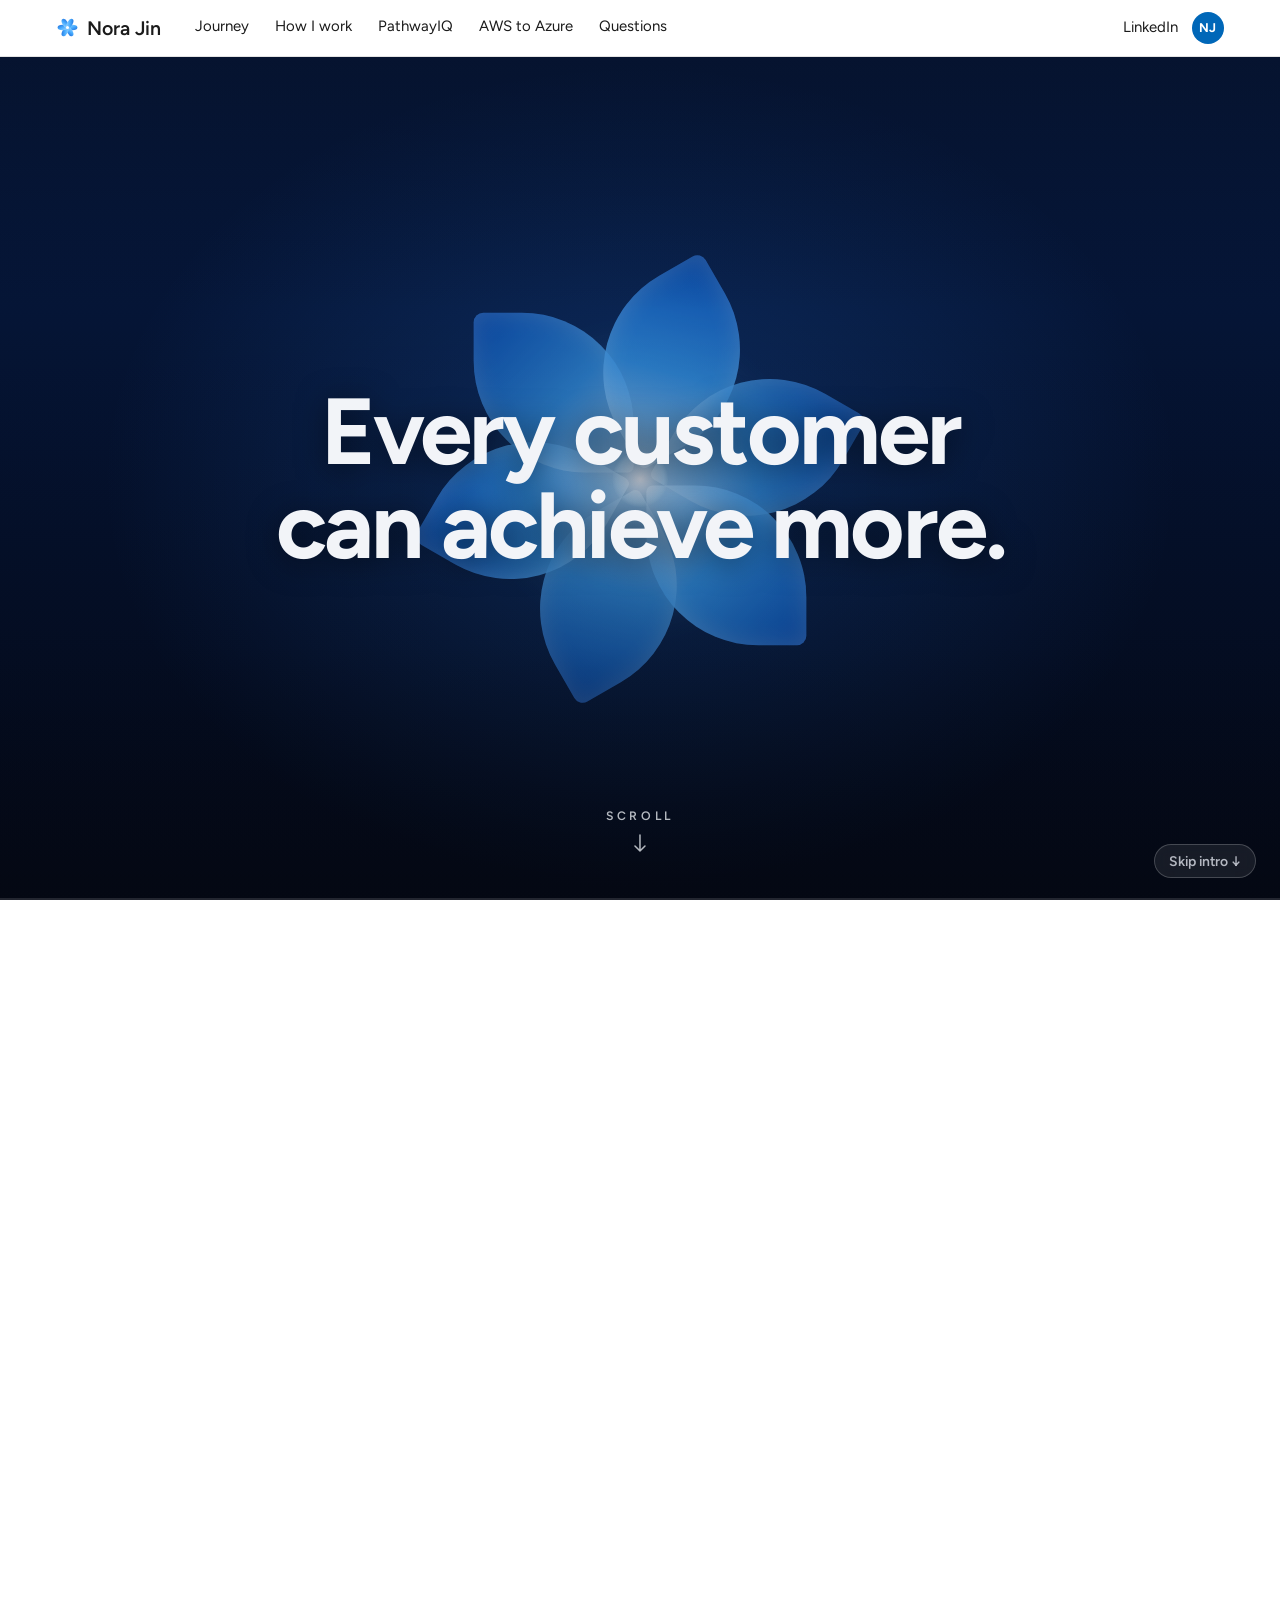
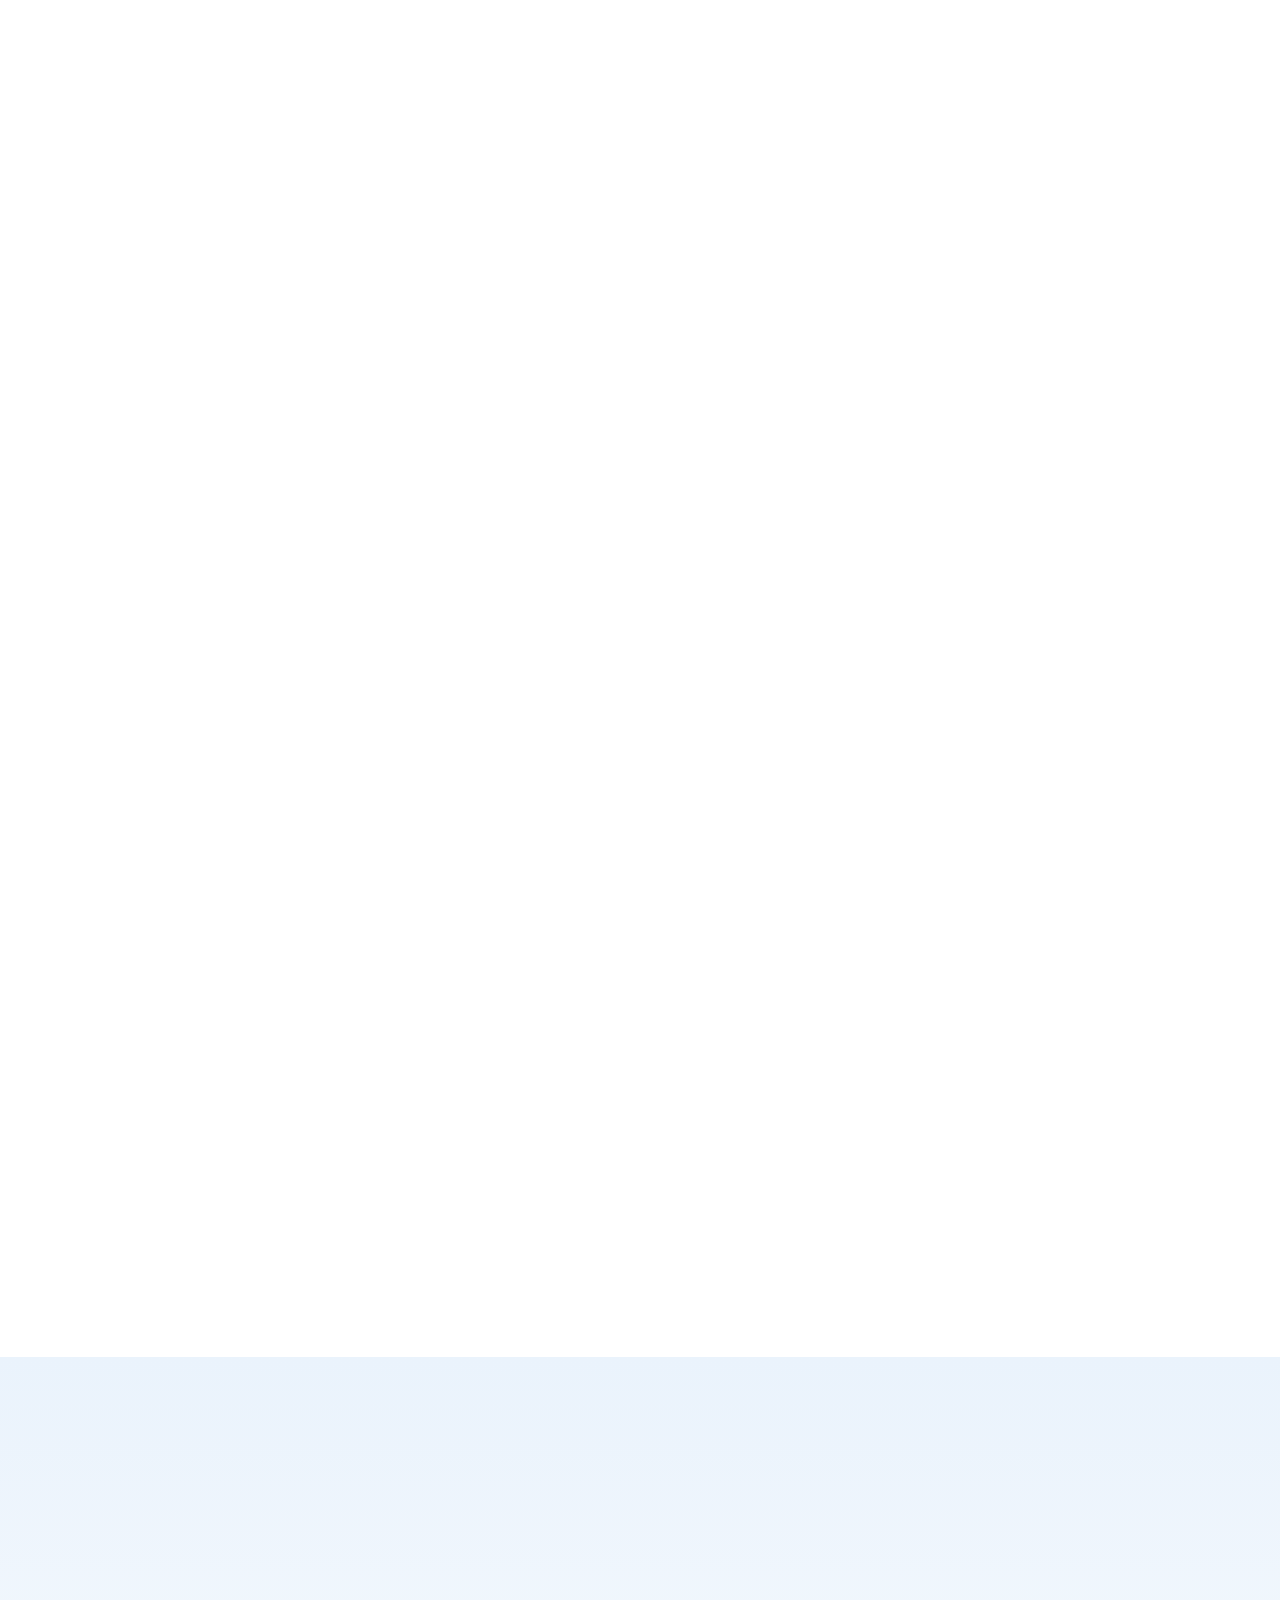
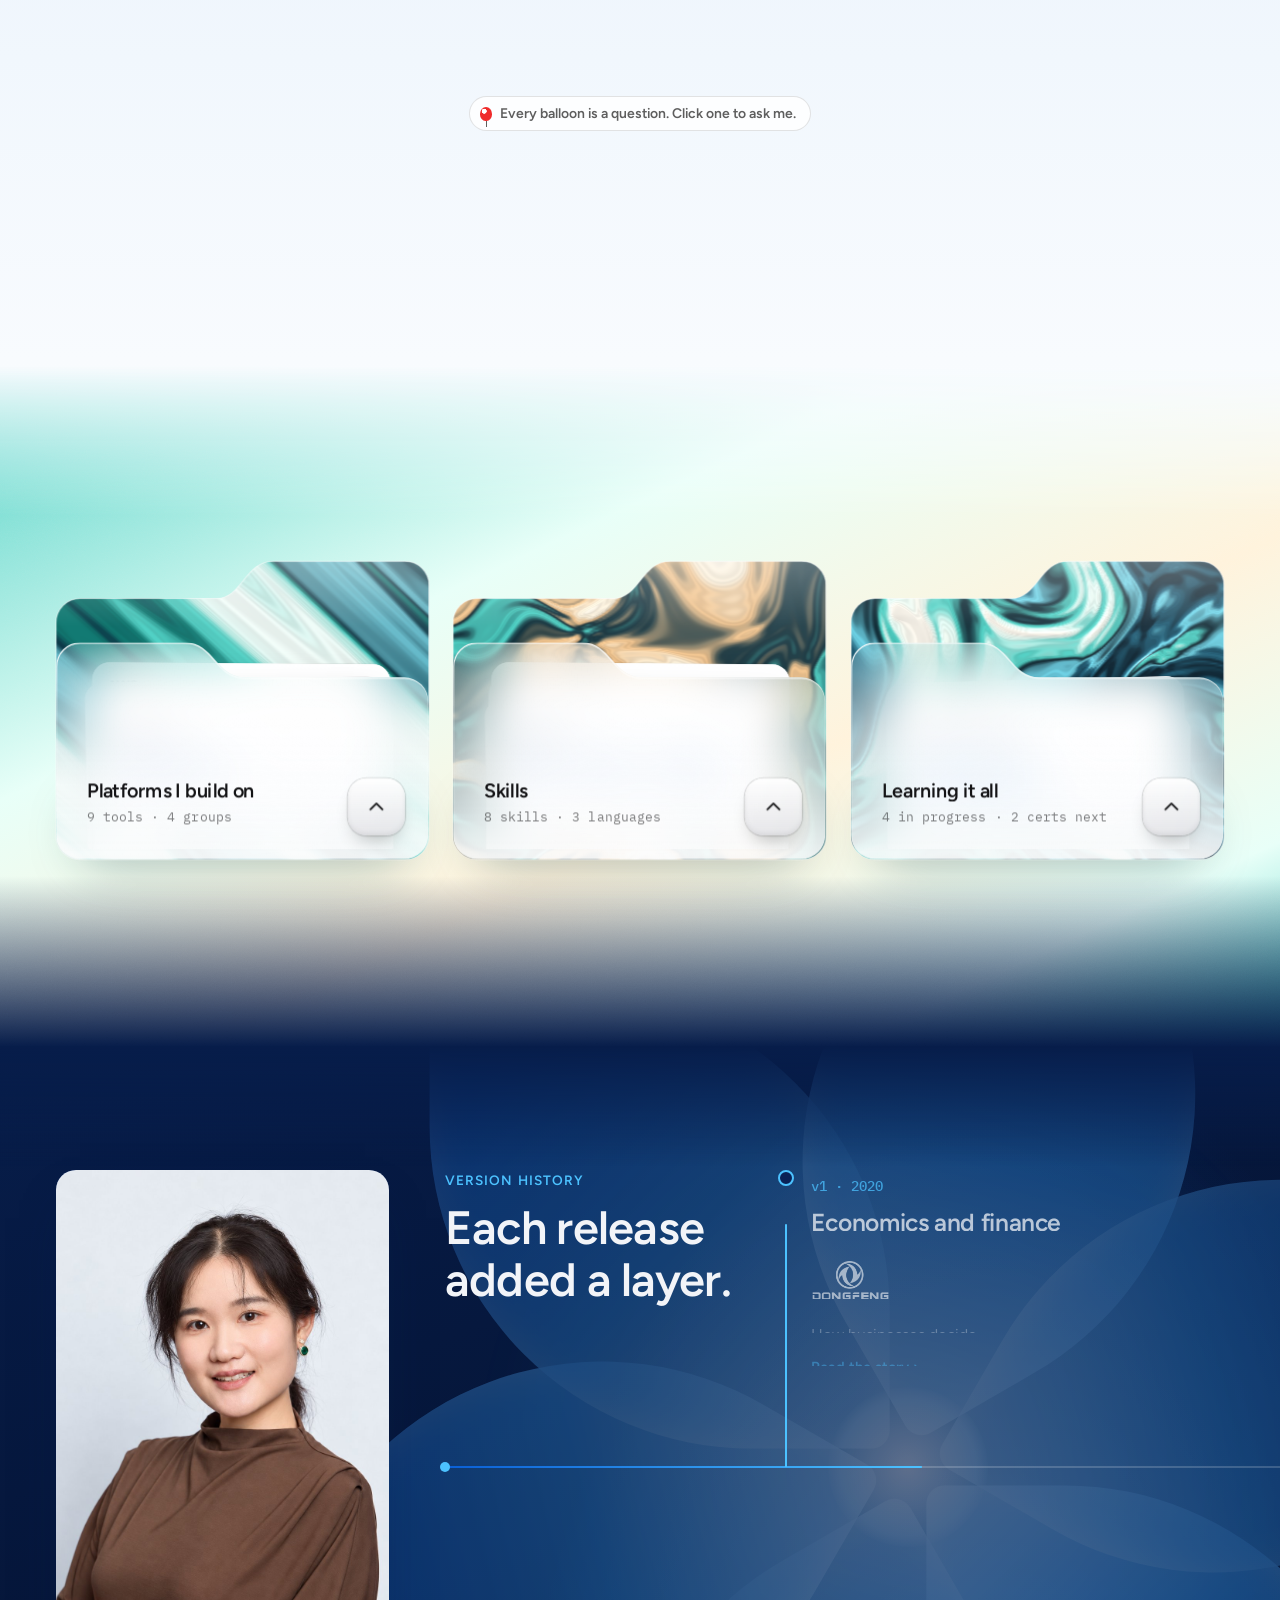
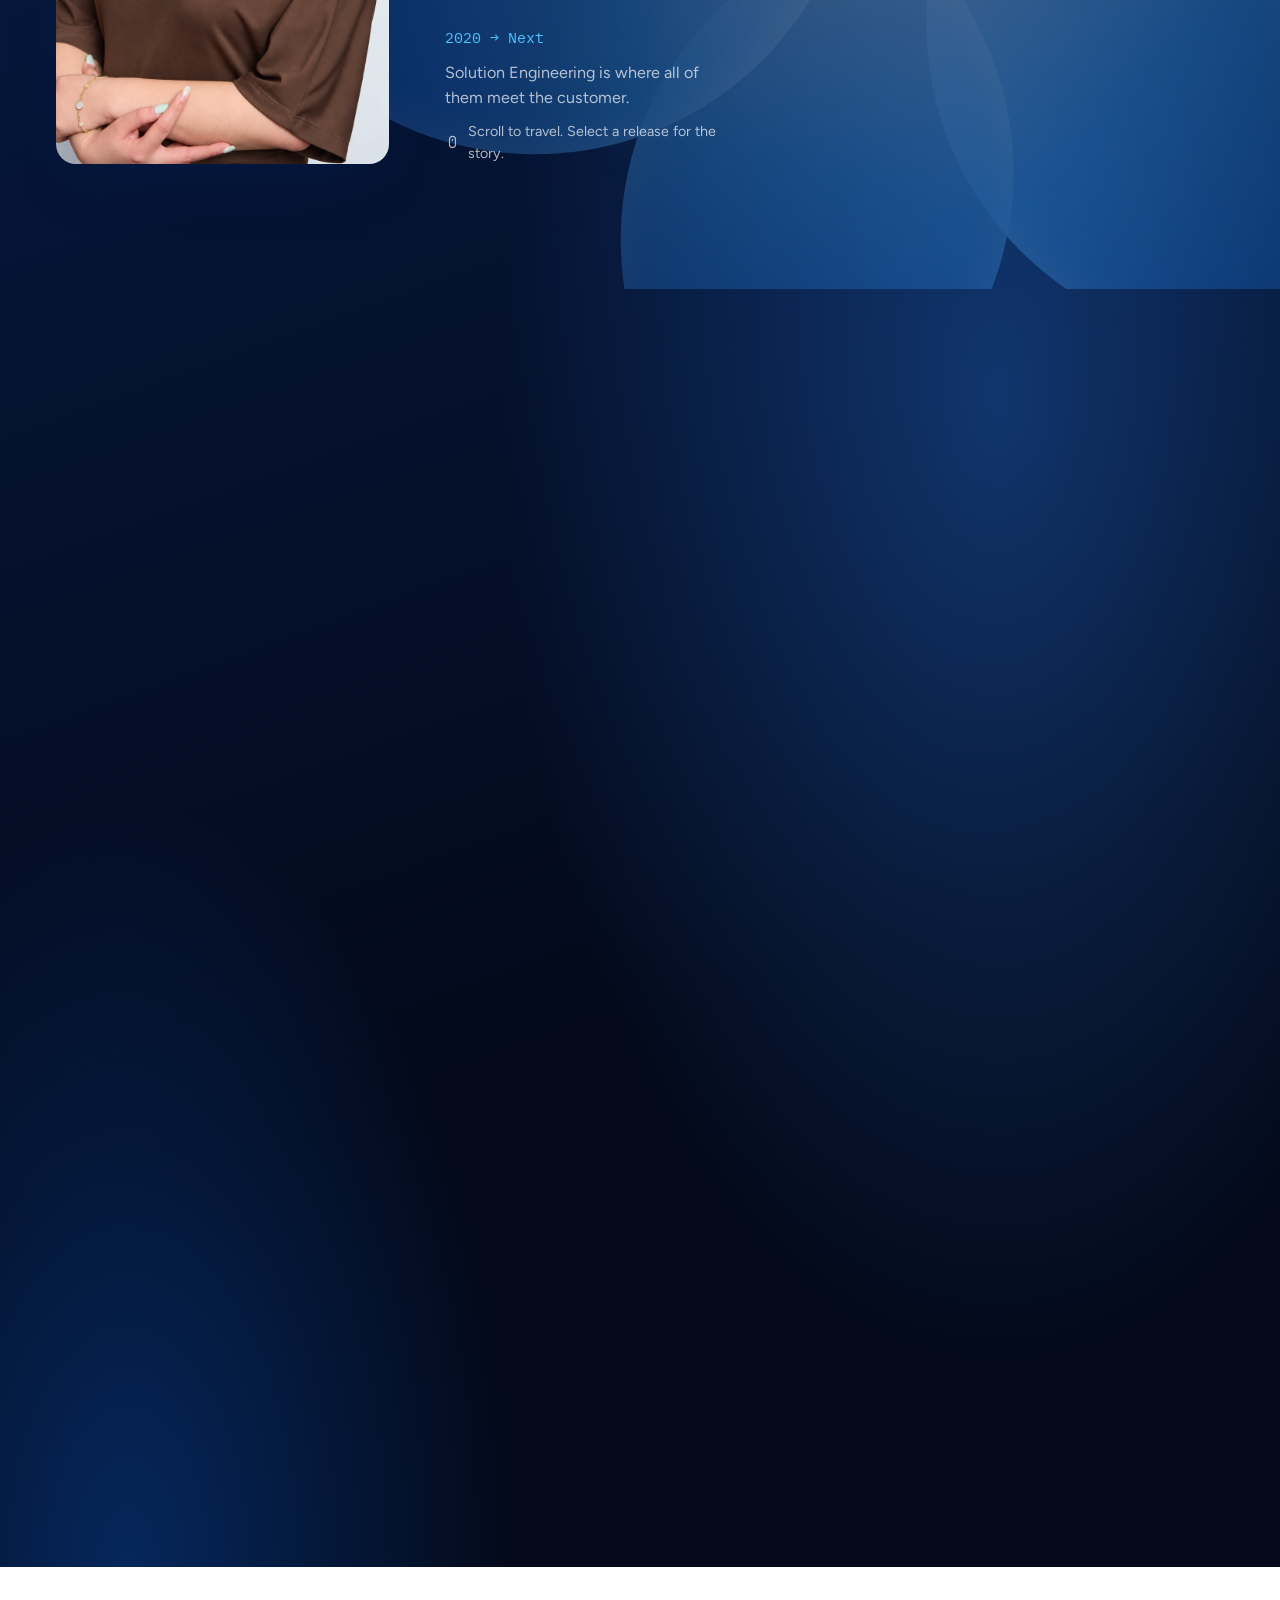
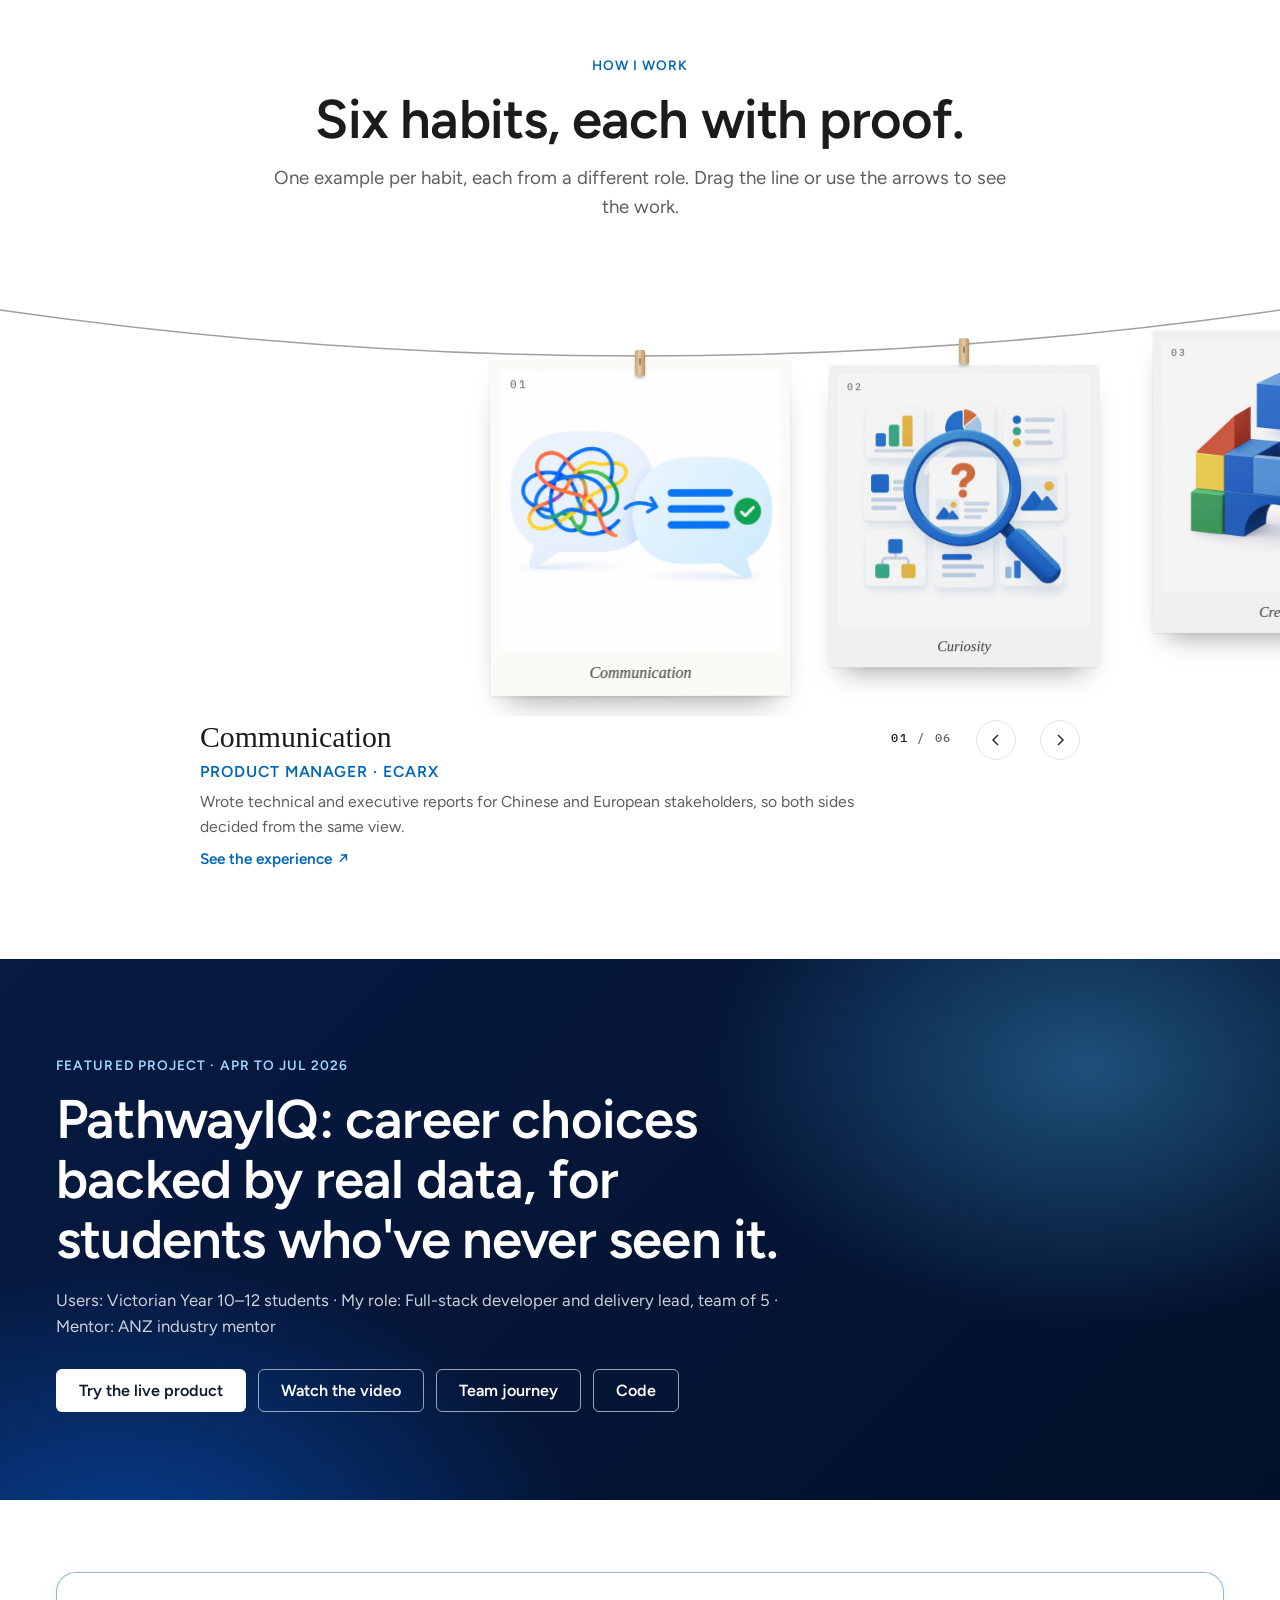
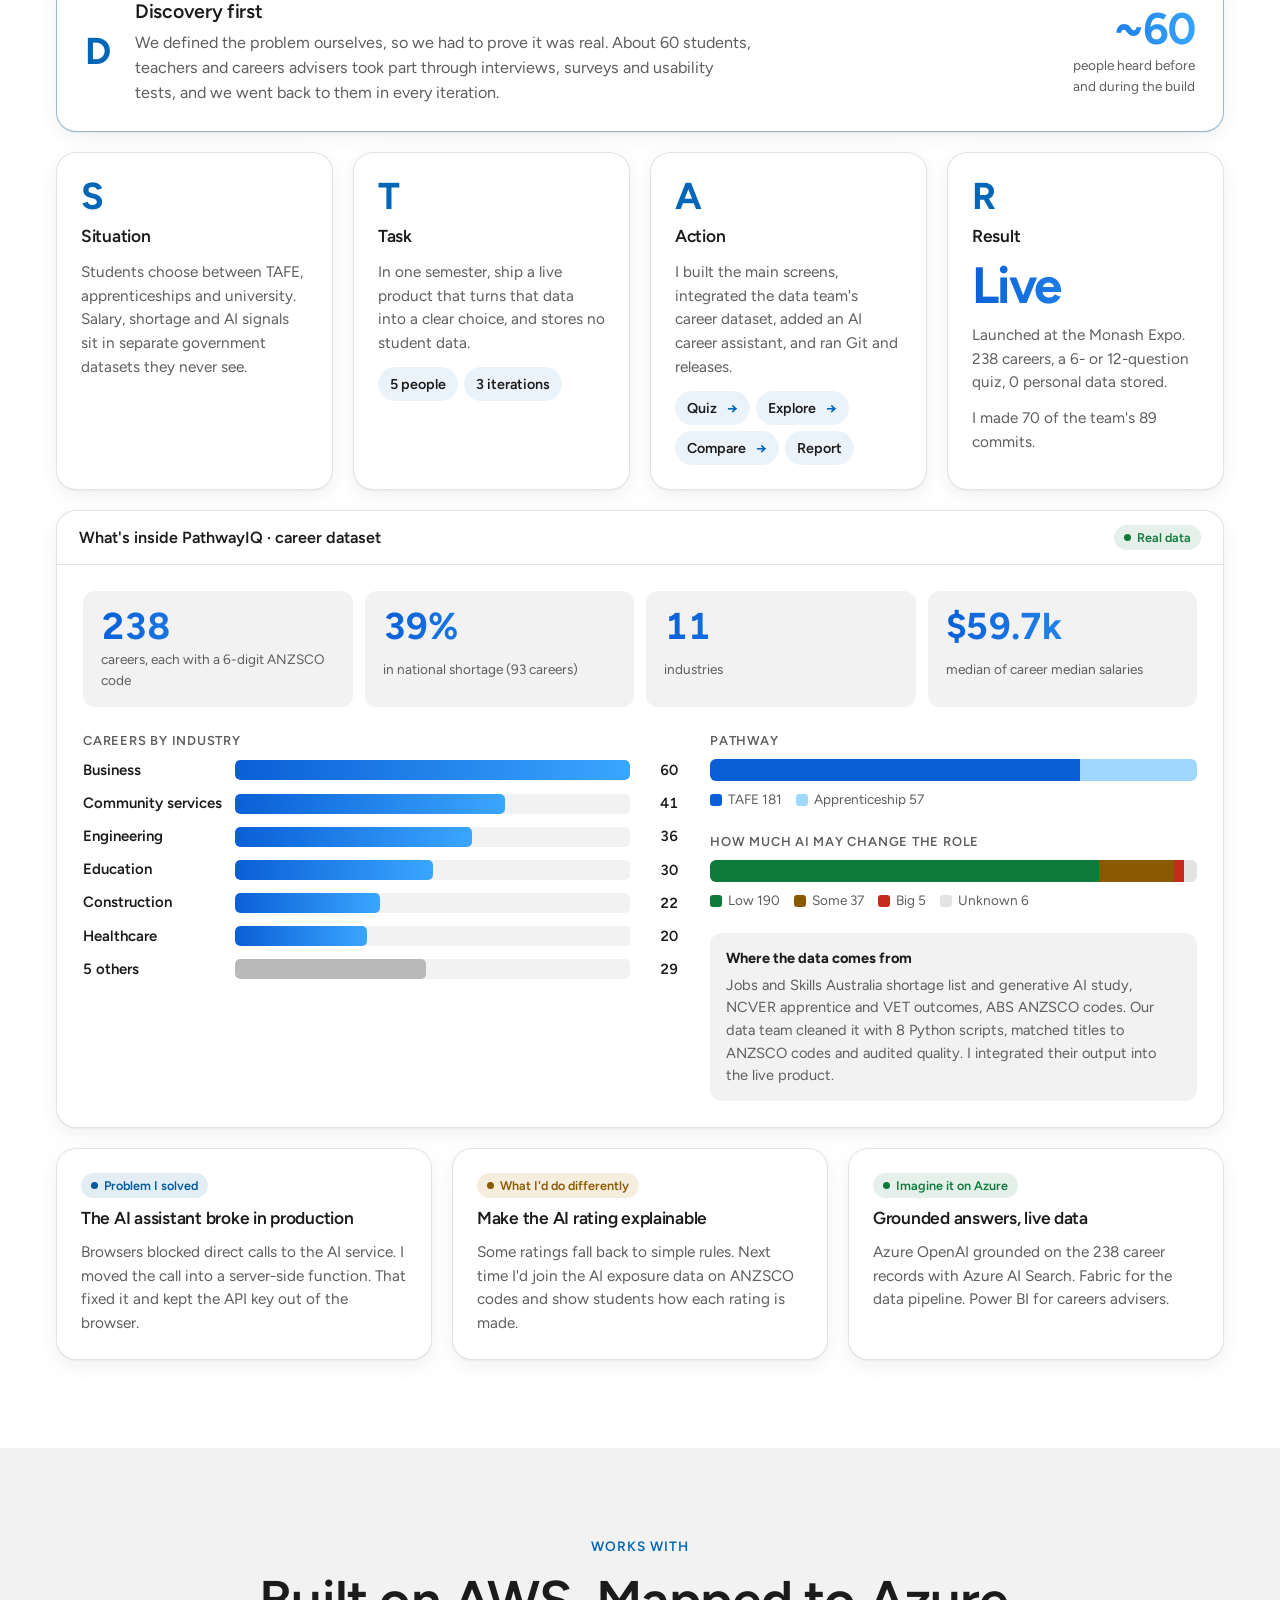
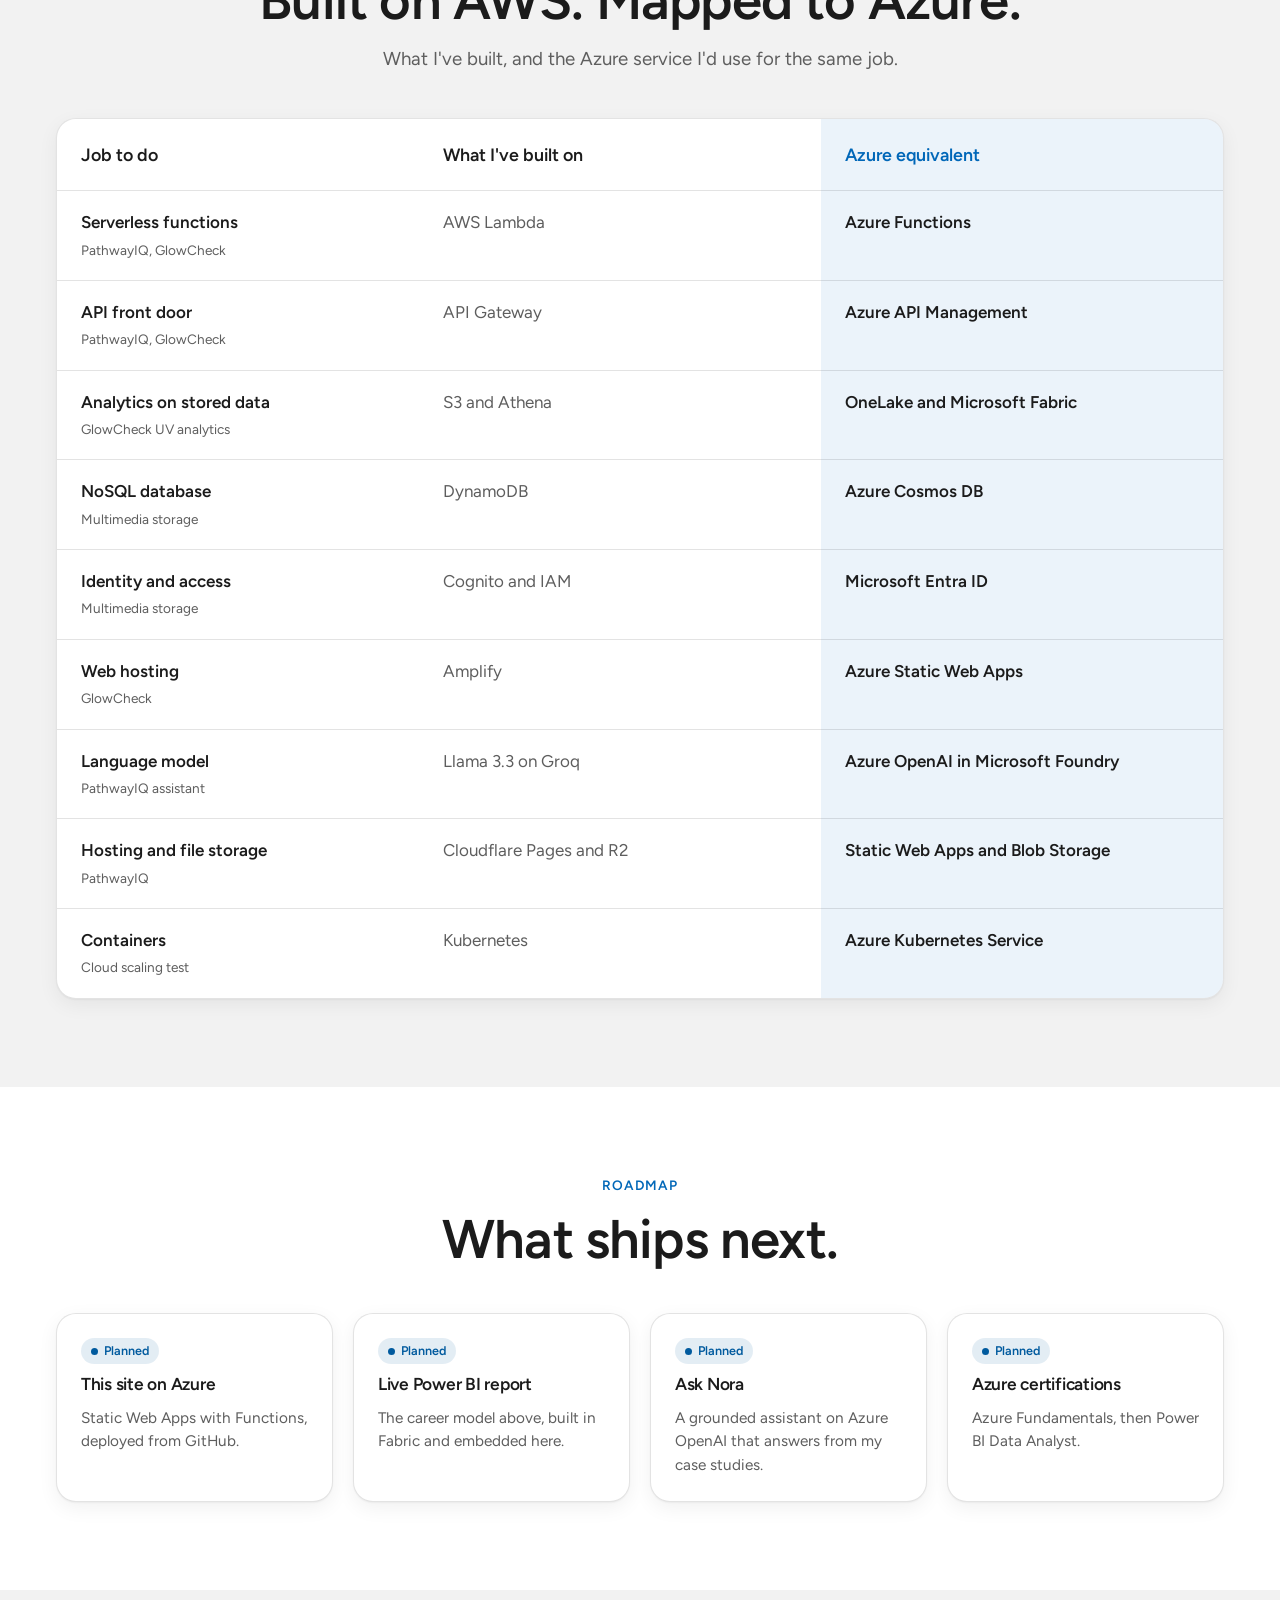
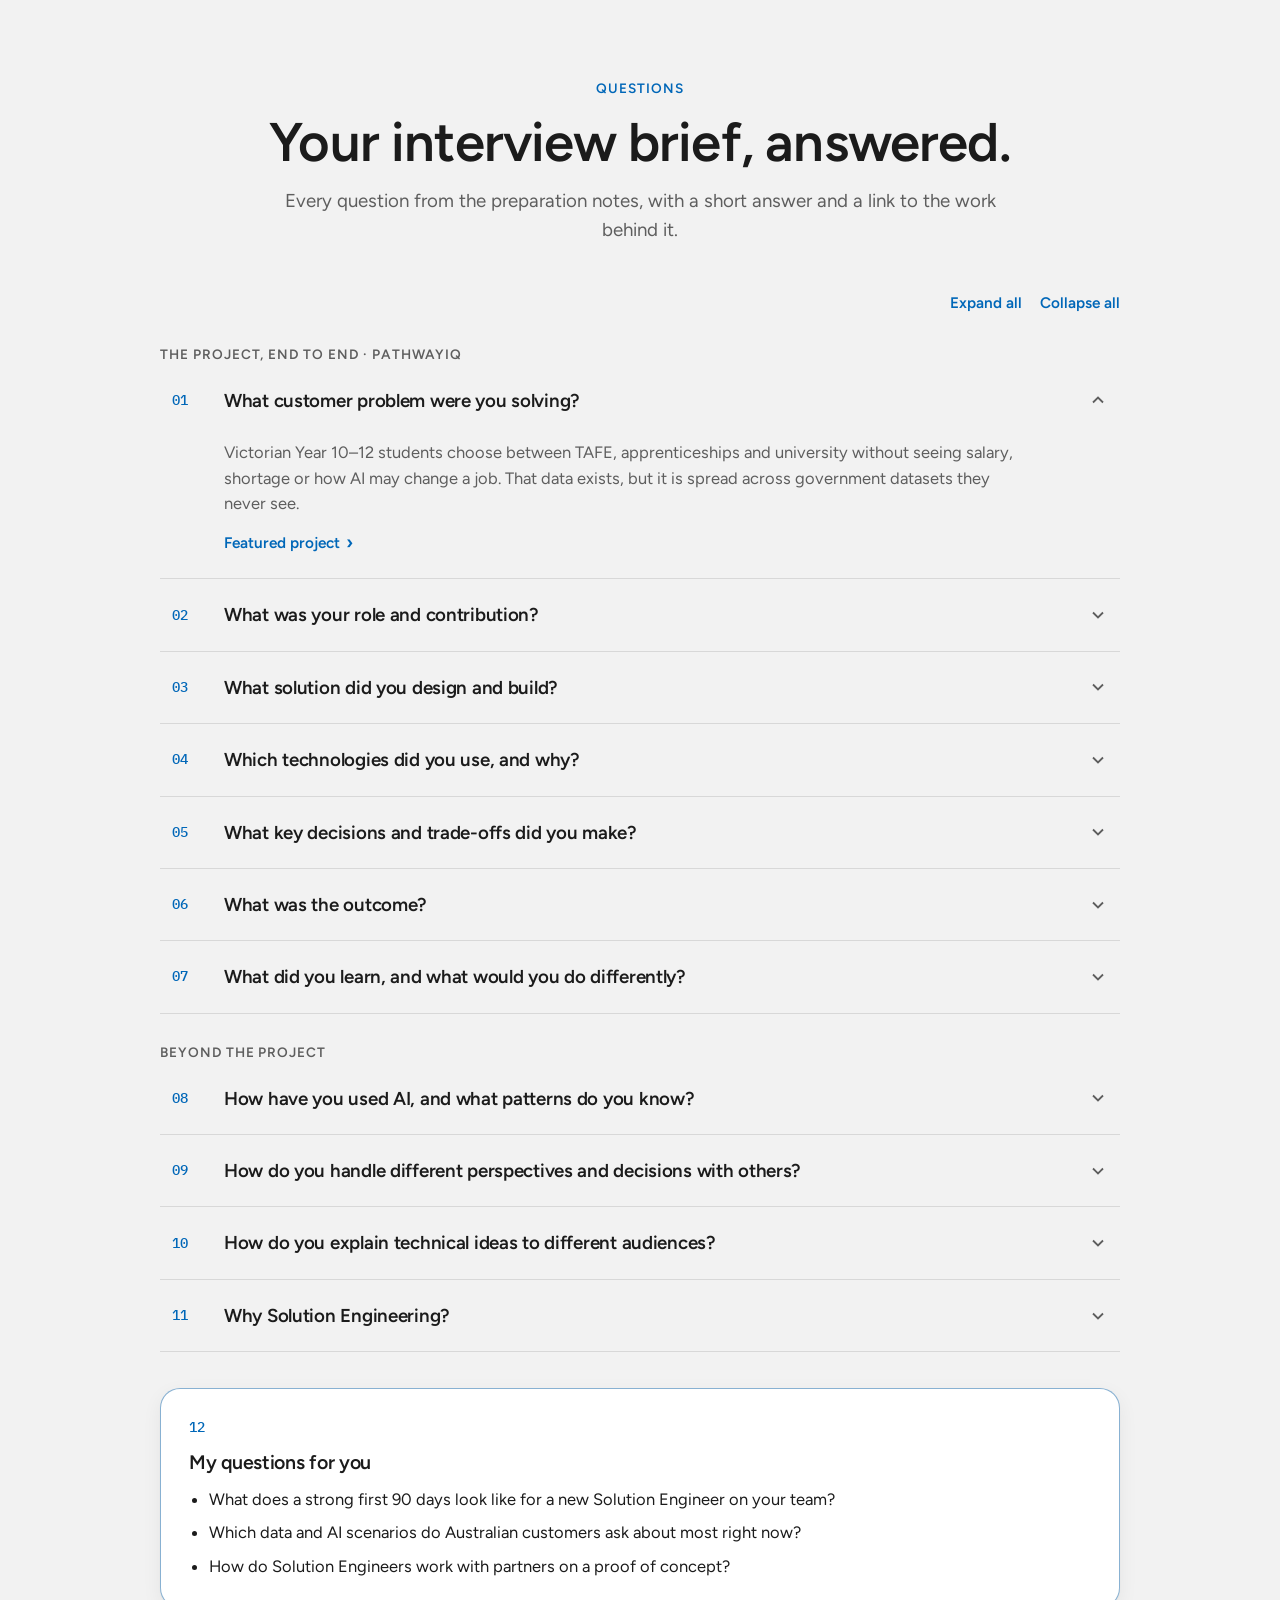
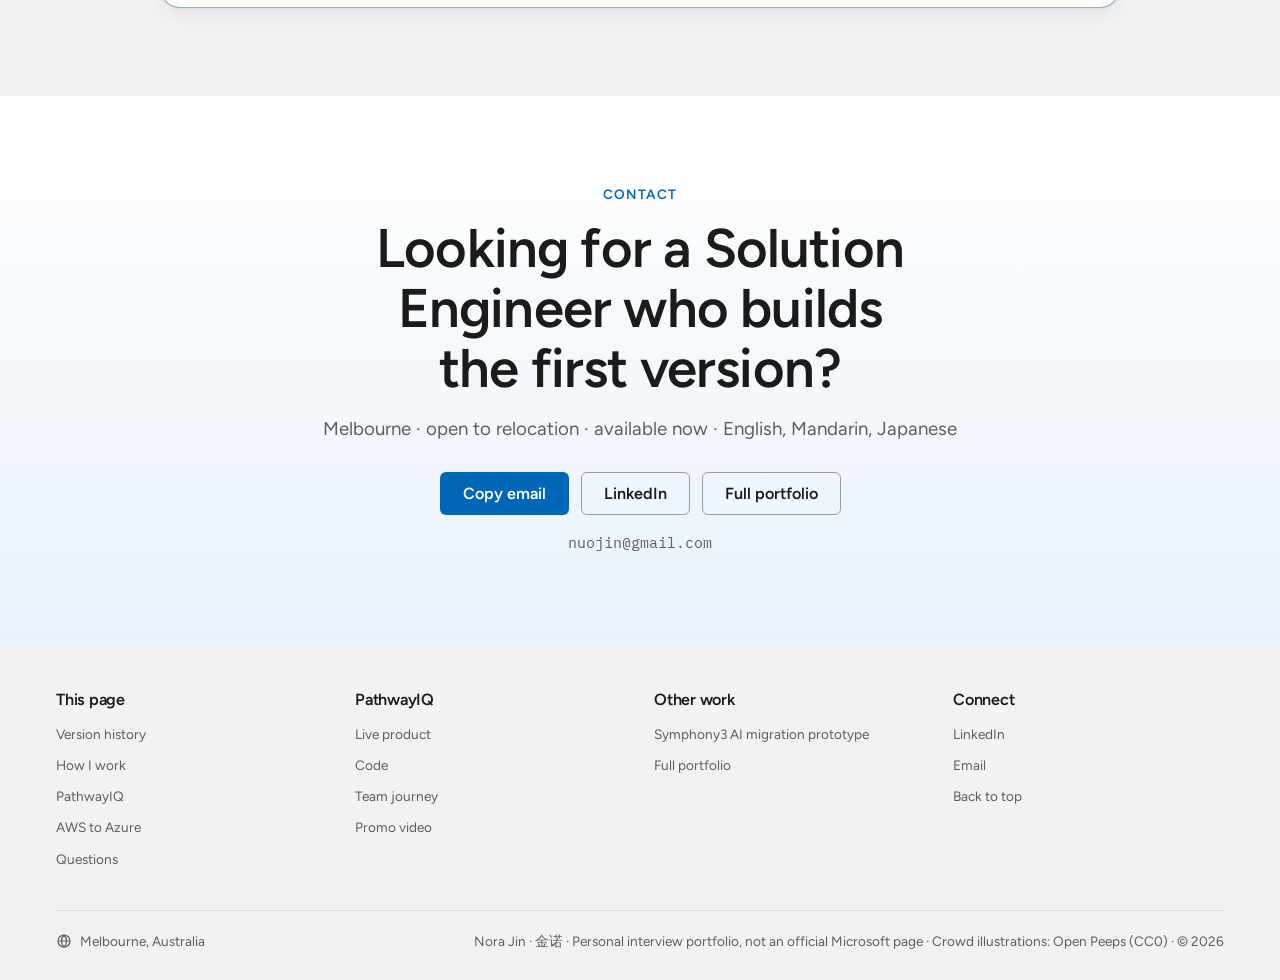
==== commit e24aa432: "version2" ====
--- a/index.html
+++ b/index.html
@@ -12,8 +12,10 @@
 <link rel="stylesheet" href="css/header.css">
 <link rel="stylesheet" href="css/cover.css">
 <link rel="stylesheet" href="css/hero.css">
+<link rel="stylesheet" href="css/folders.css">
 <link rel="stylesheet" href="css/journey.css">
 <link rel="stylesheet" href="css/sections.css">
+<link rel="stylesheet" href="css/polaroids.css">
 <link rel="stylesheet" href="css/responsive.css">
 <link rel="stylesheet" href="css/motion.css">
 </head>
@@ -84,9 +86,9 @@
 <!-- 1. Hero -->
 <header class="hero" id="top">
   <div class="wrap">
-    <p class="eyebrow">Nora Jin</p>
-    <h1>Solution <em>Engineer</em></h1>
-    <p class="motto"><small>My motto</small>“Learn it all, not know it all.”</p>
+    <p class="eyebrow" data-te="fade">Nora Jin</p>
+    <h1 data-te="blur" data-te-per="char" data-te-delay=".15">Solution <em>Engineer</em></h1>
+    <p class="motto" data-te="cut" data-te-delay=".7" data-te-stagger=".12"><small>My motto</small>“Learn it all, not know it all.”</p>
     <!-- Crowd: Open Peeps (CC0) walking along the top of the panel; eight balloon people among them each carry a question. -->
     <div class="crowd" id="crowd">
       <p class="crowd-hint"><span class="hb" aria-hidden="true"></span>Every balloon is a question. Click one to ask me.</p>
@@ -97,7 +99,6 @@
         <span class="ask-badge" aria-hidden="true">?</span>
         <p class="ask-num"></p>
         <h3 id="ask-q"></h3>
-        <a class="link ask-go" href="#questions"></a>
       </div>
     </div>
     <div class="screen">
@@ -107,17 +108,24 @@
         <div class="bloom-core"></div>
       </div>
       <section class="persona" id="persona" aria-live="polite" aria-label="Who's asking" hidden>
-        <div class="pv-art"><img class="pv-img" src="images/crowd/balloon-1.png" alt=""></div>
+        <figure class="pv-art">
+          <div class="pv-pic"><img class="pv-img" src="images/crowd/balloon-1.png" alt=""><canvas class="pv-morph" aria-hidden="true"></canvas></div>
+          <figcaption class="pv-tag"><i class="pv-dot" aria-hidden="true"></i><span class="pv-look"></span></figcaption>
+        </figure>
         <div class="pv-body">
           <p class="pv-num"></p>
-          <p class="pv-label">Their question</p>
-          <h3 class="pv-q"></h3>
-          <p class="pv-label">Who's asking</p>
+          <h3 class="pv-name"></h3>
           <p class="pv-who"></p>
-          <p class="pv-label">How I'd solve it</p>
-          <p class="pv-proj"></p>
-          <p class="pv-how"></p>
-          <a class="link pv-link" href="#path" hidden></a>
+          <div class="pv-ask">
+            <p class="pv-label">Their question</p>
+            <p class="pv-q"></p>
+          </div>
+          <div class="pv-solve">
+            <p class="pv-label">How I'd solve it</p>
+            <p class="pv-proj"></p>
+            <ul class="pv-how"></ul>
+            <a class="link pv-link" href="#path" hidden></a>
+          </div>
           <div class="pv-bar">
             <button class="pv-back" type="button">← Back to my toolkit</button>
             <span class="pv-nav"><button class="pv-prev" type="button" aria-label="Previous person"><svg width="16" height="16" viewBox="0 0 20 20" fill="none" stroke="currentColor" stroke-width="1.8"><path d="M12.5 5l-5 5 5 5"/></svg></button><button class="pv-next" type="button" aria-label="Next person"><svg width="16" height="16" viewBox="0 0 20 20" fill="none" stroke="currentColor" stroke-width="1.8"><path d="M7.5 5l5 5-5 5"/></svg></button></span>
@@ -125,15 +133,36 @@
         </div>
       </section>
       <div class="kit">
-        <div class="kit-col"><h3>Platforms I build on</h3><div class="chips"><span>AWS Lambda</span><span>API Gateway</span><span>S3 + Athena</span><span>DynamoDB</span><span>Cognito</span><span>Amplify</span><span>Cloudflare</span><span>Kubernetes</span><span>Llama 3.3 on Groq</span></div></div>
-        <div class="kit-col"><h3>Skills</h3><div class="chips"><span>Customer discovery</span><span>Solution design</span><span>Data integration</span><span>AI assistants and agents</span><span>Python test automation</span><span>Next.js + TypeScript</span><span>Executive reporting</span><span>Go/No-Go releases</span></div><p>English · Mandarin · Japanese</p></div>
-        <div class="kit-col learn"><h3>Learning it all</h3><div class="chips"><span>Azure Functions</span><span>Azure OpenAI</span><span>Microsoft Fabric</span><span>Power BI</span></div><p>Next: Azure Fundamentals, then Power BI Data Analyst.</p></div>
-      </div>
-      <div class="hero-stats">
-        <div><b class="big">~60</b><span>users tested PathwayIQ</span></div>
-        <div><b class="big">238</b><span>careers mapped from government data</span></div>
-        <div><b class="big">~30%</b><span>faster defect resolution for Polestar</span></div>
-        <div><b class="big">70</b><span>of the team's 89 commits</span></div>
+        <!-- each column becomes a glass folder (js/folders.js); sheets are its files, the first sheet peeks out highest -->
+        <section class="kit-col gf" data-art="platforms" data-seed="3" aria-labelledby="kit-platforms">
+          <h3 class="gf-title" id="kit-platforms">Platforms I build on</h3>
+          <p class="gf-meta">9 tools · 4 groups</p>
+          <div class="gf-files" role="list">
+            <div class="gf-sheet" role="listitem"><span class="gf-sheet-head"><span class="gf-sheet-name">AWS serverless</span><span class="gf-sheet-meta">4</span></span><div class="chips"><span>AWS Lambda</span><span>API Gateway</span><span>Cognito</span><span>Amplify</span></div></div>
+            <div class="gf-sheet" role="listitem"><span class="gf-sheet-head"><span class="gf-sheet-name">AWS data</span><span class="gf-sheet-meta">2</span></span><div class="chips"><span>S3 + Athena</span><span>DynamoDB</span></div></div>
+            <div class="gf-sheet" role="listitem"><span class="gf-sheet-head"><span class="gf-sheet-name">Edge and containers</span><span class="gf-sheet-meta">2</span></span><div class="chips"><span>Cloudflare</span><span>Kubernetes</span></div></div>
+            <div class="gf-sheet" role="listitem"><span class="gf-sheet-head"><span class="gf-sheet-name">AI models</span><span class="gf-sheet-meta">1</span></span><div class="chips"><span>Llama 3.3 on Groq</span></div></div>
+          </div>
+        </section>
+        <section class="kit-col gf" data-art="skills" data-seed="7" aria-labelledby="kit-skills">
+          <h3 class="gf-title" id="kit-skills">Skills</h3>
+          <p class="gf-meta">8 skills · 3 languages</p>
+          <div class="gf-files" role="list">
+            <div class="gf-sheet" role="listitem"><span class="gf-sheet-head"><span class="gf-sheet-name">With customers</span><span class="gf-sheet-meta">3</span></span><div class="chips"><span>Customer discovery</span><span>Solution design</span><span>Executive reporting</span></div></div>
+            <div class="gf-sheet" role="listitem"><span class="gf-sheet-head"><span class="gf-sheet-name">Building</span><span class="gf-sheet-meta">3</span></span><div class="chips"><span>Data integration</span><span>AI assistants and agents</span><span>Next.js + TypeScript</span></div></div>
+            <div class="gf-sheet" role="listitem"><span class="gf-sheet-head"><span class="gf-sheet-name">Shipping</span><span class="gf-sheet-meta">2</span></span><div class="chips"><span>Python test automation</span><span>Go/No-Go releases</span></div></div>
+            <div class="gf-sheet" role="listitem"><span class="gf-sheet-head"><span class="gf-sheet-name">Languages</span><span class="gf-sheet-meta">3</span></span><div class="chips"><span>English</span><span>Mandarin</span><span>Japanese</span></div></div>
+          </div>
+        </section>
+        <section class="kit-col gf learn" data-art="learning" data-seed="11" aria-labelledby="kit-learning">
+          <h3 class="gf-title" id="kit-learning">Learning it all</h3>
+          <p class="gf-meta">4 in progress · 2 certs next</p>
+          <div class="gf-files" role="list">
+            <div class="gf-sheet" role="listitem"><span class="gf-sheet-head"><span class="gf-sheet-name">Azure</span><span class="gf-sheet-meta">2</span></span><div class="chips"><span>Azure Functions</span><span>Azure OpenAI</span></div></div>
+            <div class="gf-sheet" role="listitem"><span class="gf-sheet-head"><span class="gf-sheet-name">Data and analytics</span><span class="gf-sheet-meta">2</span></span><div class="chips"><span>Microsoft Fabric</span><span>Power BI</span></div></div>
+            <div class="gf-sheet" role="listitem"><span class="gf-sheet-head"><span class="gf-sheet-name">Next certifications</span><span class="gf-sheet-meta">2</span></span><div class="chips"><span>Azure Fundamentals</span><span>Power BI Data Analyst</span></div></div>
+          </div>
+        </section>
       </div>
     </div>
   </div>
@@ -280,40 +309,40 @@
     <div class="sec-head">
       <p class="eyebrow">How I work</p>
       <h2>Six habits, each with proof.</h2>
-      <p class="lede">One example per habit, each from a different role. Open each one to see the work.</p>
+      <p class="lede">One example per habit, each from a different role. Drag the line or use the arrows to see the work.</p>
     </div>
     <div class="traits">
-      <article class="trait tile" id="habit-communication">
+      <article class="trait tile" id="habit-communication" data-photo="images/habits/communication.jpg">
         <div class="trait-top"><div class="icon" aria-hidden="true"><svg width="20" height="20" viewBox="0 0 20 20" fill="none" stroke="currentColor" stroke-width="1.6"><path d="M3 5.5A2.5 2.5 0 015.5 3h9A2.5 2.5 0 0117 5.5v6a2.5 2.5 0 01-2.5 2.5H9l-4 3v-3h0A2 2 0 013 12V5.5z"/></svg></div><h3>Communication</h3></div>
         <p class="src">Product Manager · ECARX</p>
         <p>Wrote technical and executive reports for Chinese and European stakeholders, so both sides decided from the same view.</p>
         <a class="link ext" href="https://www.linkedin.com/in/norajin-it" target="_blank" rel="noopener">See the experience</a>
       </article>
-      <article class="trait tile" id="habit-curiosity">
+      <article class="trait tile" id="habit-curiosity" data-photo="images/habits/curiosity.jpg">
         <div class="trait-top"><div class="icon" aria-hidden="true"><svg width="20" height="20" viewBox="0 0 20 20" fill="none" stroke="currentColor" stroke-width="1.6"><circle cx="8.5" cy="8.5" r="5"/><path d="M12.5 12.5L17 17"/></svg></div><h3>Curiosity</h3></div>
         <p class="src">Product and Advisory Lead · HelloRide</p>
         <p>Started with user research and competitor analysis before recommending how to enter the Australian market. It won the NexStar Excellence Award.</p>
         <a class="link ext" href="https://versionportfolio.norajinreferralportfolio.site/" target="_blank" rel="noopener">See the project</a>
       </article>
-      <article class="trait tile" id="habit-creativity">
+      <article class="trait tile" id="habit-creativity" data-photo="images/habits/creativity.jpg">
         <div class="trait-top"><div class="icon" aria-hidden="true"><svg width="20" height="20" viewBox="0 0 20 20" fill="none" stroke="currentColor" stroke-width="1.6"><path d="M10 2.5l2 4.5 4.8.5-3.6 3.2 1 4.8L10 13l-4.2 2.5 1-4.8L3.2 7.5 8 7z"/></svg></div><h3>Creativity</h3></div>
         <p class="src">Backend Developer · GlowCheck</p>
         <p>Turned live weather data into simple sun-safety advice young people actually read, built as a serverless app with its own UV analytics.</p>
         <a class="link ext" href="https://versionportfolio.norajinreferralportfolio.site/" target="_blank" rel="noopener">See the project</a>
       </article>
-      <article class="trait tile" id="habit-relationship">
+      <article class="trait tile" id="habit-relationship" data-photo="images/habits/relationship.jpg">
         <div class="trait-top"><div class="icon" aria-hidden="true"><svg width="20" height="20" viewBox="0 0 20 20" fill="none" stroke="currentColor" stroke-width="1.6"><path d="M2.5 10l3.5-3.5 3 1.5 2-1.5 3 1 3.5 2.5M6 6.5L4 13l3 2.5 3-2 3 2 2.5-3"/></svg></div><h3>Relationship building</h3></div>
         <p class="src">Software Testing Engineer · iSoftStone</p>
         <p>Worked on site with Volvo and Polestar R&amp;D in Gothenburg, joining their defect reviews to find and fix integration issues together.</p>
         <a class="link ext" href="https://versionportfolio.norajinreferralportfolio.site/" target="_blank" rel="noopener">See the experience</a>
       </article>
-      <article class="trait tile" id="habit-storytelling">
+      <article class="trait tile" id="habit-storytelling" data-photo="images/habits/storytelling.jpg">
         <div class="trait-top"><div class="icon" aria-hidden="true"><svg width="20" height="20" viewBox="0 0 20 20" fill="none" stroke="currentColor" stroke-width="1.6"><path d="M3 4.5h5a2 2 0 012 2V16a2 2 0 00-2-2H3zM17 4.5h-5a2 2 0 00-2 2V16a2 2 0 012-2h5z"/></svg></div><h3>Storytelling</h3></div>
         <p class="src">Delivery Lead · PathwayIQ</p>
         <p>Made an AI-generated promo video for Gen Z job seekers that shows what their career path could look like.</p>
         <a class="link ext" href="https://drive.google.com/file/d/1dThERfuwrqktVjlLoYlvMIriqnuhFM-b/view?usp=sharing" target="_blank" rel="noopener">Watch the video</a>
       </article>
-      <article class="trait tile" id="habit-problem-solving">
+      <article class="trait tile" id="habit-problem-solving" data-photo="images/habits/problem-solving.jpg">
         <div class="trait-top"><div class="icon" aria-hidden="true"><svg width="20" height="20" viewBox="0 0 20 20" fill="none" stroke="currentColor" stroke-width="1.6"><circle cx="10" cy="10" r="7"/><path d="M10 6v4l2.5 2.5"/></svg></div><h3>Problem solving</h3></div>
         <p class="src">Business Analyst · Symphony3</p>
         <p>The crawler quietly missed pages on three council sites. I traced why: redirect loops, duplicate pages and locked pages. Then I designed a fallback where a browser reads what the crawler can't, and every missed page is listed instead of lost.</p>
@@ -545,7 +574,12 @@
 <script src="js/cover.js"></script>
 <script src="js/page.js"></script>
 <script src="js/journey.js"></script>
+<script src="js/folders.js"></script>
+<script src="js/polaroids.js"></script>
+<script src="js/texteffect.js"></script>
+<script src="js/morph.js"></script>
 <script src="js/crowd.js"></script>
+<script src="js/pulse.js"></script>
 <script src="js/contact.js"></script>
 </body>
 </html>
--- a/css/cover.css
+++ b/css/cover.css
@@ -2,8 +2,8 @@
    Without .cover-live (no JS or reduced motion) it is a single static screen with the title and the final line. */
 .cover{position:relative;background:#03091a;color:#f2f4f8}
 .c-pin{position:relative;height:calc(100vh - var(--navh,56px));min-height:340px;overflow:hidden}
-.cover-live{height:calc(100vh - var(--navh,56px) + 440vh);margin-bottom:calc(-1 * max(100vh - var(--navh,56px), 340px))}
-.cover-live .c-pin{position:sticky;top:var(--navh,56px);pointer-events:auto}
+.cover-live{height:calc(100vh - var(--navh,56px) + 500vh);margin-bottom:calc(-1 * max(100vh - var(--navh,56px), 340px))}
+.cover-live .c-pin{position:sticky;top:var(--navh,56px);z-index:3;pointer-events:auto}
 /* the hero sits under the cover's last screen; the section itself must not hide it or catch its clicks */
 .cover-live{background:none;pointer-events:none}
 .c-bg{position:absolute;inset:0;background:radial-gradient(ellipse 60% 70% at 50% 50%,rgba(42,134,255,calc(.22 + var(--cp,0) * .5)),transparent 70%),linear-gradient(180deg,#061a42,#03091a)}
--- a/css/hero.css
+++ b/css/hero.css
@@ -1,12 +1,25 @@
 /* hero */
-.hero{background:linear-gradient(180deg,var(--hero-tint),var(--bg) 70%);padding-block:64px 72px;text-align:center}
-.hero .eyebrow{color:var(--fg);font-weight:600;letter-spacing:.02em;text-transform:none;font-size:1.05rem}
+.hero{background:linear-gradient(180deg,var(--hero-tint),var(--bg) 70%);padding-block:64px 0;text-align:center;overflow-x:clip}
+.hero .eyebrow{color:var(--fg);font-family:var(--font-display);font-weight:600;letter-spacing:-.01em;text-transform:none;font-size:clamp(1.5rem,1.1rem + 1.4vw,2.2rem);line-height:1.15}
 .hero h1{font-size:clamp(3rem,1.4rem + 6.4vw,6.75rem);font-weight:600;line-height:1;letter-spacing:-.035em;margin:10px auto 0}
 .hero h1 em{font-style:normal;background:linear-gradient(100deg,var(--petal-a),var(--petal-b) 60%,var(--glow));-webkit-background-clip:text;background-clip:text;color:transparent}
 .motto{margin:22px auto 0;font-family:var(--font-display);font-size:clamp(1.25rem,1rem + 1.1vw,1.75rem);font-weight:500;color:var(--muted);letter-spacing:-.01em}
 .motto small{display:block;margin-bottom:6px;font-family:var(--font-body);font-size:.72rem;font-weight:600;letter-spacing:.14em;text-transform:uppercase;color:var(--accent)}
-.screen{position:relative;margin-top:48px;border-radius:var(--r-xl);overflow:hidden;min-height:440px;display:grid;gap:14px;align-content:end;padding:28px;text-align:left;
-  background:radial-gradient(ellipse 60% 70% at 50% 42%,#2a86ff 0%,#0b4fc4 30%,#06286d 62%,#040f2a 100%);box-shadow:0 30px 60px -30px rgba(4,30,80,.55)}
+/* toolkit band: full-bleed like the other sections, its content kept to the page column (the padding equals the bleed).
+   Background: the 21st.dev "Light Mint Cream" gradient with its two grain passes; fixed colours in both themes. */
+.screen{--feather:150px;--sink:170px;position:relative;margin-top:48px;margin-inline:calc(50% - 50vw);display:grid;gap:28px;align-content:end;
+  padding:48px calc(50vw - 50%) calc(var(--sink) + 16px);text-align:left}
+/* the band's backgrounds sit on layers under the crowd (.crowd is z 1) and are feathered, so there are no hard seams:
+   the top fades in from the page over --feather (the band starts behind the busts), and the bottom --sink melts into the
+   navy the journey band starts with (#071d4a) */
+.screen::before{content:"";position:absolute;inset:0;z-index:0;pointer-events:none;
+  background-color:#4FD1C5;
+  background-image:linear-gradient(180deg,transparent calc(100% - var(--sink)),#071d4a 100%),url("data:image/svg+xml,<svg xmlns='http://www.w3.org/2000/svg' width='120' height='120'><filter id='n'><feTurbulence type='fractalNoise' baseFrequency='0.9' numOctaves='2' stitchTiles='stitch'/></filter><rect width='100%' height='100%' filter='url(%23n)' opacity='0.050'/></svg>"),linear-gradient(155deg,#4FD1C5 0%,#E8FFF8 34%,#FFF3DC 60%,#E8FFF8 84%,#4FD1C5 100%);
+  background-size:auto,120px 120px,auto;background-blend-mode:normal,overlay,normal;
+  -webkit-mask-image:linear-gradient(180deg,transparent,#000 var(--feather));mask-image:linear-gradient(180deg,transparent,#000 var(--feather))}
+.screen::after{content:"";position:absolute;inset:0;z-index:0;pointer-events:none;opacity:.05;mix-blend-mode:overlay;background-image:url("data:image/svg+xml,<svg xmlns='http://www.w3.org/2000/svg' width='120' height='120'><filter id='g'><feTurbulence type='fractalNoise' baseFrequency='0.8' numOctaves='2' stitchTiles='stitch'/><feColorMatrix type='saturate' values='0'/></filter><rect width='100%' height='100%' filter='url(%23g)'/></svg>");background-size:120px 120px;
+  -webkit-mask-image:linear-gradient(180deg,transparent,#000 var(--feather));mask-image:linear-gradient(180deg,transparent,#000 var(--feather))}
+.screen .bloom{display:none}
 .bloom{position:absolute;left:50%;top:42%;width:min(400px,58%);aspect-ratio:1;transform:translate(-50%,calc(-50% + var(--py,0px))) scale(var(--ps,1))}
 .bloom-stage{position:absolute;inset:0;animation:spin 60s linear infinite}
 .petal{position:absolute;left:50%;top:50%;width:46%;height:46%;transform-origin:0 0;border-radius:4% 70% 6% 70%;background:linear-gradient(135deg,#bfe6ff,#3aa6ff 45%,#0a5fd6);opacity:.9;box-shadow:inset 0 0 40px rgba(255,255,255,.25)}
@@ -19,13 +32,19 @@
 .bloom-glow{position:absolute;inset:4%;border-radius:50%;background:radial-gradient(circle,rgba(120,210,255,.55),transparent 65%);filter:blur(30px)}
 .bloom-core{position:absolute;left:50%;top:50%;width:16%;height:16%;transform:translate(-50%,-50%);border-radius:50%;background:radial-gradient(circle,#fff,rgba(191,230,255,.7) 60%,transparent 72%)}
 @keyframes spin{to{transform:rotate(360deg)}}
-.screen .bloom{opacity:.6}
+/* persona backdrop: animated pulse bars (js/pulse.js) fade in over the panel while someone's question is open */
+.pulse-bg{position:absolute;inset:0;z-index:0;width:100%;height:100%;opacity:0;transition:opacity .9s cubic-bezier(.4,0,.2,1);pointer-events:none;
+  -webkit-mask-image:linear-gradient(180deg,transparent,#000 var(--feather));mask-image:linear-gradient(180deg,transparent,#000 var(--feather))}
+.screen.persona-on .pulse-bg{opacity:1}
 /* crowd stage: busts stand behind the top edge of the toolkit panel; balloon people rise above them */
-.crowd{position:relative;height:clamp(300px,44vh,440px);margin-top:18px}
+/* full-bleed like the band below, so the crowd walks in at the left edge of the screen and out at the right */
+.crowd{position:relative;z-index:1;height:clamp(300px,44vh,440px);margin-top:18px;margin-inline:calc(50% - 50vw)}
 .crowd-canvas{position:absolute;inset:0;width:100%;height:100%;display:block;
-  -webkit-mask-image:linear-gradient(90deg,transparent,#000 7%,#000 93%,transparent);mask-image:linear-gradient(90deg,transparent,#000 7%,#000 93%,transparent)}
+  /* fades out at the sides and, at the foot, into the band behind the busts */
+  -webkit-mask-image:linear-gradient(90deg,transparent,#000 3%,#000 97%,transparent),linear-gradient(180deg,#000 80%,transparent);-webkit-mask-composite:source-in;
+  mask-image:linear-gradient(90deg,transparent,#000 3%,#000 97%,transparent),linear-gradient(180deg,#000 80%,transparent);mask-composite:intersect}
 .crowd.hot .crowd-canvas{cursor:pointer}
-.crowd + .screen{margin-top:0}
+.crowd + .screen{margin-top:calc(var(--feather) * -.8);padding-top:calc(16px + var(--feather) * .8)}
 .crowd-hint{position:absolute;z-index:2;left:50%;top:6px;transform:translateX(-50%);display:inline-flex;align-items:center;gap:8px;white-space:nowrap;
   font-size:.82rem;font-weight:600;color:var(--muted);background:color-mix(in srgb,var(--bg) 80%,transparent);border:1px solid var(--line);border-radius:999px;padding:6px 14px 6px 10px}
 .crowd-hint .hb{width:12px;height:14px;border-radius:50% 50% 46% 46%;background:radial-gradient(circle at 35% 30%,#fff 0 18%,#ef2b2b 22%);position:relative}
@@ -41,38 +60,83 @@
 .ask-num{font-family:var(--font-mono);font-size:.74rem;color:var(--muted)}
 .ask-card h3{font-size:1.12rem;padding-right:24px}
 /* persona view: takes over the toolkit panel while someone's question is open */
-.screen.persona-on .kit,.screen.persona-on .hero-stats{display:none}
+.screen.persona-on .kit{display:none}
 .persona{position:relative;z-index:2;display:grid;grid-template-columns:minmax(0,.8fr) minmax(0,1.2fr);gap:28px;align-items:center;color:#fff;
-  padding:24px;border-radius:18px;background:rgba(4,20,60,.42);border:1px solid rgba(255,255,255,.18);border-top:4px solid var(--ac,#4cc2ff);backdrop-filter:blur(14px);-webkit-backdrop-filter:blur(14px)}
+  padding:24px;border-radius:18px;background:rgba(8,20,54,.18);border:1px solid rgba(255,255,255,.18);border-top:4px solid var(--ac,#4cc2ff);backdrop-filter:blur(3px);-webkit-backdrop-filter:blur(3px)}
 .persona.show{animation:vp-in .45s cubic-bezier(.2,.7,.2,1)}
-.pv-art{display:flex;align-items:flex-end;justify-content:center;height:min(440px,60vh);border-radius:14px;background:radial-gradient(ellipse 70% 60% at 50% 40%,color-mix(in srgb,var(--ac,#4cc2ff) 45%,transparent),transparent 70%)}
-.pv-img{max-height:100%;max-width:100%;object-fit:contain;filter:drop-shadow(0 10px 30px rgba(0,0,0,.35))}
-.pv-img.cat{max-height:82%}
-.pv-body{display:grid;gap:8px;align-content:center}
-.pv-num{font-family:var(--font-mono);font-size:.78rem;color:var(--ac,#9fd8ff);letter-spacing:.06em}
-.pv-label{margin-top:6px;font-size:.72rem;font-weight:600;letter-spacing:.12em;text-transform:uppercase;color:#9fd8ff}
-.pv-q{font-size:clamp(1.3rem,1rem + 1.2vw,1.9rem);line-height:1.2}
-.pv-who,.pv-how{color:rgba(255,255,255,.8);font-size:.97rem}
+.pv-art{position:relative;margin:0;display:flex;flex-direction:column;align-items:center;justify-content:flex-end;gap:14px;height:min(460px,62vh);padding-bottom:6px;border-radius:14px;
+  background:radial-gradient(ellipse 70% 58% at 50% 40%,color-mix(in srgb,var(--ac,#4cc2ff) 45%,transparent),transparent 70%)}
+/* the picture and the morph canvas share one box: contain, bottom-centred (the cat at 78% height, matching fit in crowd.js) */
+.pv-pic{position:relative;flex:1 1 auto;align-self:stretch;min-height:0}
+.pv-img,.pv-morph{position:absolute;inset:0;width:100%;height:100%;filter:drop-shadow(0 10px 30px rgba(0,0,0,.35))}
+.pv-img{max-width:none;object-fit:contain;object-position:50% 100%}
+.pv-img.cat{top:22%;height:78%}
+.pv-morph{opacity:0;pointer-events:none}
+.pv-pic.morphing .pv-img{visibility:hidden}
+.pv-pic.morphing .pv-morph{opacity:1}
+/* browsing ‹ ›: the text (and the picture, when there is no morph) settles in; the panel itself stays put */
+.pv-body.swap,.pv-pic.swap{animation:vp-in .45s cubic-bezier(.2,.7,.2,1)}
+.pv-tag{display:inline-flex;align-items:center;gap:8px;max-width:100%;padding:6px 14px 6px 10px;border-radius:999px;font-size:.8rem;font-weight:600;color:#fff;
+  background:rgba(255,255,255,.1);border:1px solid rgba(255,255,255,.22)}
+.pv-dot{flex:none;width:12px;height:12px;background:var(--ac,#4cc2ff);border-radius:50%}
+.pv-dot.square{border-radius:3px}
+.pv-dot.star{width:14px;height:14px;border-radius:0;clip-path:polygon(50% 0,61% 35%,98% 35%,68% 57%,79% 91%,50% 70%,21% 91%,32% 57%,2% 35%,39% 35%)}
+.pv-body{display:grid;gap:12px;align-content:center;min-width:0}
+.pv-num{font-family:var(--font-mono);font-size:.78rem;color:color-mix(in srgb,var(--ac,#9fd8ff) 60%,#fff);letter-spacing:.06em}
+.pv-name{text-shadow:0 2px 14px rgba(8,20,54,.7);font-size:clamp(1.35rem,1.05rem + 1.1vw,1.85rem);line-height:1.15;color:#fff}
+.pv-who{text-shadow:0 1px 10px rgba(8,20,54,.8);color:rgba(255,255,255,.8);font-size:.97rem;margin-top:-4px}
+.pv-label{font-size:.7rem;font-weight:600;letter-spacing:.12em;text-transform:uppercase;color:color-mix(in srgb,var(--ac,#9fd8ff) 55%,#fff)}
+.pv-ask{position:relative;display:grid;gap:6px;padding:14px 18px;border-radius:16px 16px 16px 4px;background:color-mix(in srgb,var(--ac,#4cc2ff) 18%,rgba(8,20,54,.62));backdrop-filter:blur(14px);-webkit-backdrop-filter:blur(14px);
+  border:1px solid color-mix(in srgb,var(--ac,#4cc2ff) 45%,transparent)}
+.pv-q{font-size:clamp(1.05rem,.95rem + .5vw,1.3rem);font-weight:600;line-height:1.35;color:#fff}
+.pv-q::before{content:"“"}.pv-q::after{content:"”"}
+.pv-solve{display:grid;gap:8px;padding:14px 18px 16px;border-radius:16px;background:rgba(8,20,54,.62);backdrop-filter:blur(14px);-webkit-backdrop-filter:blur(14px);border:1px solid rgba(255,255,255,.14)}
 .pv-proj{font-weight:700;font-size:1.02rem;color:#fff}
-.persona .pv-link{color:#9fd8ff;margin-top:4px}
+.pv-how{list-style:none;margin:0;padding:0;display:grid;gap:7px;counter-reset:step}
+.pv-how li{position:relative;padding-left:32px;color:rgba(255,255,255,.82);font-size:.93rem;line-height:1.5;counter-increment:step}
+.pv-how li::before{content:counter(step);position:absolute;left:0;top:1px;width:22px;height:22px;border-radius:50%;display:grid;place-items:center;
+  font:700 .72rem var(--font-mono);color:#fff;background:color-mix(in srgb,var(--ac,#4cc2ff) 40%,transparent);border:1px solid var(--ac,#4cc2ff)}
+.persona .pv-link{color:#9fd8ff;justify-self:start;margin-top:2px}
 .pv-bar{display:flex;align-items:center;justify-content:space-between;gap:12px;margin-top:14px;padding-top:14px;border-top:1px solid rgba(255,255,255,.16)}
 .pv-back{font:600 .88rem var(--font-body);color:#fff;background:rgba(255,255,255,.1);border:1px solid rgba(255,255,255,.25);border-radius:999px;padding:8px 14px;cursor:pointer}
 .pv-back:hover{background:rgba(255,255,255,.18)}
 .pv-nav{display:flex;gap:8px}
 .pv-nav button{width:36px;height:36px;border-radius:50%;display:grid;place-items:center;color:#fff;background:rgba(255,255,255,.1);border:1px solid rgba(255,255,255,.25);cursor:pointer}
 .pv-nav button:hover{background:rgba(255,255,255,.2)}
-.ask-go{font-size:.88rem}
 .ask-x{position:absolute;top:12px;right:12px;width:30px;height:30px;border-radius:50%;border:1px solid var(--line);background:var(--surface);color:var(--fg);display:grid;place-items:center;cursor:pointer}
 .ask-x:hover{border-color:var(--accent);background:var(--accent-soft)}
 /* toolkit: what I build on, what I do, what I'm learning (dashed = in progress) */
-.kit{position:relative;z-index:2;display:grid;grid-template-columns:repeat(3,minmax(0,1fr));gap:12px;margin-top:150px}
+.kit{position:relative;z-index:2;display:grid;grid-template-columns:repeat(3,minmax(0,1fr));gap:24px}
 .kit-col{display:grid;gap:12px;align-content:start;padding:18px 20px;border-radius:14px;color:#fff;background:rgba(4,20,60,.35);border:1px solid rgba(255,255,255,.18);backdrop-filter:blur(14px);-webkit-backdrop-filter:blur(14px)}
 .kit-col h3{font-family:var(--font-body);font-size:.74rem;font-weight:600;letter-spacing:.12em;text-transform:uppercase;color:#9fd8ff}
 .kit-col .chips{display:flex;flex-wrap:wrap;gap:6px}
 .kit-col .chips span{font-size:.82rem;font-weight:600;padding:5px 11px;border-radius:999px;background:rgba(255,255,255,.12);border:1px solid rgba(255,255,255,.16)}
 .kit-col.learn .chips span{border:1px dashed rgba(159,216,255,.7);background:rgba(76,194,255,.12)}
 .kit-col p{font-size:.8rem;color:rgba(255,255,255,.72)}
-.hero-stats{position:relative;z-index:2;display:grid;grid-template-columns:repeat(4,minmax(0,1fr));gap:12px}
-.hero-stats div{background:rgba(255,255,255,.12);border:1px solid rgba(255,255,255,.2);backdrop-filter:blur(14px);-webkit-backdrop-filter:blur(14px);border-radius:14px;padding:18px 20px;display:grid;gap:6px;min-width:0;color:#fff}
-.hero-stats .big{font-size:clamp(2rem,1.5rem + 1.6vw,2.8rem);background:none;color:#fff}
-.hero-stats span{font-size:.88rem;color:rgba(255,255,255,.82)}
+/* text effect (js/texteffect.js): segments wait hidden, then animate in with a stagger once the hero is uncovered */
+.te-seg{display:inline-block;white-space:pre}
+.te-word{display:inline-block;white-space:nowrap}
+.te:not(.te-play) .te-seg{opacity:0}
+.te-blur:not(.te-play) .te-seg{filter:blur(12px)}
+.te-play .te-seg{animation:te-fade .6s cubic-bezier(.2,.65,.3,1) both;animation-delay:calc(var(--te-d,0s) + var(--i,0) * var(--te-s,.05s))}
+.te-blur.te-play .te-seg{animation-name:te-blur}
+.te-slide.te-play .te-seg{animation-name:te-slide}
+.te-scale.te-play .te-seg{animation-name:te-scale}
+/* cut: every segment is a clipping box (padded so descenders and quote marks aren't clipped) and its text rises into it */
+.te-cut .te-seg{overflow:hidden;vertical-align:top;padding-block:.08em .18em;margin-block:-.08em -.18em}
+.te-cut:not(.te-play) .te-seg{opacity:1}
+.te-cut.te-play .te-seg{animation:none}
+.te-in{display:inline-block}
+.te-cut:not(.te-play) .te-in{transform:translateY(115%)}
+.te-cut.te-play .te-in{animation:te-cut .8s cubic-bezier(.22,1.18,.36,1) both;animation-delay:calc(var(--te-d,0s) + var(--i,0) * var(--te-s,.12s))}
+@keyframes te-cut{from{transform:translateY(115%)}to{transform:none}}
+@keyframes te-fade{from{opacity:0}to{opacity:1}}
+@keyframes te-blur{from{opacity:0;filter:blur(12px)}to{opacity:1;filter:blur(0)}}
+@keyframes te-slide{from{opacity:0;transform:translateY(20px)}to{opacity:1;transform:none}}
+@keyframes te-scale{from{opacity:0;transform:scale(0)}to{opacity:1;transform:none}}
+/* gradient words: each letter paints its slice of the word's gradient, so the gradient stays continuous */
+.te-grad{background:none!important}
+.te-grad .te-seg{background-image:linear-gradient(100deg,var(--petal-a),var(--petal-b) 60%,var(--glow));background-size:var(--te-w,100%) 100%;background-position:var(--te-x,0) 0;
+  background-repeat:no-repeat;-webkit-background-clip:text;background-clip:text;color:transparent;
+  /* the h1 has line-height 1: grow each letter's paint box past the ascenders and descenders (the g) without moving the layout */
+  padding-block:.12em .2em;margin-block:-.12em -.2em;background-origin:border-box}
--- a/css/folders.css
+++ b/css/folders.css
@@ -0,0 +1,96 @@
+/* toolkit glass folders (js/folders.js). Before the script runs (or without it) each .gf is a plain card listing its sheets. */
+.kit-col.gf:not(.gf-live) .gf-meta{font-family:var(--font-mono);font-size:.74rem;color:rgba(255,255,255,.6);margin-top:-6px}
+.kit-col.gf:not(.gf-live) .gf-files{display:grid;gap:12px}
+.kit-col.gf:not(.gf-live) .gf-sheet{display:grid;gap:7px}
+.kit-col.gf:not(.gf-live) .gf-sheet-head{display:flex;justify-content:space-between;gap:10px;font-size:.78rem;font-weight:600;color:rgba(255,255,255,.85)}
+.kit-col.gf:not(.gf-live) .gf-sheet-meta{font-family:var(--font-mono);color:rgba(255,255,255,.5)}
+
+/* ---- live folder ---------------------------------------------------------- */
+.kit-col.gf-live{--gf-px:0;--gf-py:0;--gf-ease:cubic-bezier(.2,.8,.2,1);--gf-spring:cubic-bezier(.34,1.36,.5,1);
+  --gf-ink:#141416;--gf-ink-soft:rgba(20,20,22,.55);--gf-hinge:0deg;--gf-lift:42px;--gf-spread:0px;--gf-fan:0deg;--gf-stack:15px;
+  position:relative;display:block;padding:0;background:none;border:0;border-radius:0;backdrop-filter:none;-webkit-backdrop-filter:none;isolation:isolate;
+  -webkit-tap-highlight-color:transparent}
+.kit-col.gf-live:hover,.kit-col.gf-live:focus-within{--gf-hinge:-11deg;--gf-lift:-34px;--gf-spread:8px;--gf-fan:1.4deg;--gf-stack:10px}
+.kit-col.gf-live[data-open]{--gf-hinge:-24deg;--gf-lift:-96px;--gf-spread:40px;--gf-fan:5deg;--gf-stack:30px;z-index:3}
+.gf-stage{position:absolute;left:0;top:0;width:340px;height:272px;transform-origin:0 0}
+.gf-tilt{position:absolute;inset:0;transform:perspective(1400px) rotateX(calc(var(--gf-py) * -3deg)) rotateY(calc(var(--gf-px) * 4deg));transition:transform .9s var(--gf-ease)}
+.gf-shadow{position:absolute;left:18px;right:18px;bottom:-6px;height:60px;border-radius:40px;background:rgba(10,60,70,.3);filter:blur(22px);
+  transform:translateX(calc(var(--gf-px) * -8px));transition:transform .9s var(--gf-ease),opacity .9s var(--gf-ease)}
+
+.gf-back{position:absolute;inset:0;overflow:hidden;background:linear-gradient(180deg,#f3f3f4 0%,#e3e3e6 100%)}
+.gf-art{position:absolute;left:-12px;top:-12px;width:364px;height:296px;max-width:none;opacity:0;filter:blur(14px) saturate(.6);
+  transform:translate(calc(var(--gf-px) * -7px),calc(var(--gf-py) * -6px)) scale(1.02);
+  transition:transform 1.1s var(--gf-ease),opacity 1.2s var(--gf-ease),filter 1.2s var(--gf-ease)}
+.gf-art[data-ready]{opacity:1;filter:none}
+.gf-back-sheen{position:absolute;inset:0;pointer-events:none;
+  background:linear-gradient(180deg,rgba(255,255,255,.22) 0%,rgba(255,255,255,0) 22%),radial-gradient(120% 80% at 80% 0%,rgba(255,255,255,.16),rgba(255,255,255,0) 60%)}
+.gf-rim{position:absolute;left:0;top:0;max-width:none;overflow:visible;pointer-events:none;fill:none}
+.gf-back-rim{width:340px;height:272px}
+.gf-back-rim path{stroke:rgba(255,255,255,.45);stroke-width:1}
+
+/* ---- sheets: the folder's files ------------------------------------------- */
+.gf-live .gf-files{position:absolute;inset:0;z-index:5;display:block;pointer-events:none;clip-path:inset(-400px -400px 10px -400px)}
+.gf-live .gf-sheet{box-sizing:border-box;position:absolute;left:34px;top:96px;width:272px;height:184px;display:block;padding:0;border-radius:16px;overflow:hidden;
+  cursor:pointer;pointer-events:auto;outline:none;background:linear-gradient(180deg,#ffffff 0%,#edf2fa 100%);
+  box-shadow:inset 0 1px 0 #fff,0 0 0 .5px rgba(0,0,0,.1),0 10px 26px -8px rgba(10,12,20,.28);
+  transform-origin:50% 100%;
+  transform:translate(calc(var(--gf-jx) + var(--gf-slot) * var(--gf-spread)),calc(var(--gf-lift) + var(--gf-depth) * var(--gf-stack) * -1)) rotate(calc(var(--gf-jr) + var(--gf-slot) * var(--gf-fan)));
+  transition:transform .75s var(--gf-spring) calc(var(--gf-depth) * 40ms),box-shadow .4s var(--gf-ease),translate .9s var(--gf-ease),opacity .9s var(--gf-ease)}
+.gf-live[data-open] .gf-sheet:hover,.gf-live[data-open] .gf-sheet:focus-visible{
+  transform:translate(calc(var(--gf-jx) + var(--gf-slot) * var(--gf-spread)),calc(var(--gf-lift) + var(--gf-depth) * var(--gf-stack) * -1 - 18px)) rotate(calc(var(--gf-slot) * var(--gf-fan) * .6));
+  box-shadow:inset 0 1px 0 #fff,0 0 0 .5px rgba(0,0,0,.1),0 22px 40px -12px rgba(10,12,20,.42);transition-delay:0s}
+/* picked: rises clear of the stack and straightens so its chips can be read */
+.gf-live[data-open] .gf-sheet[data-pick]{z-index:9!important;
+  transform:translate(var(--gf-jx),calc(var(--gf-lift) + var(--gf-depth) * var(--gf-stack) * -1 - 64px)) rotate(0deg);
+  box-shadow:inset 0 1px 0 #fff,0 0 0 2px #0067b8,0 26px 48px -12px rgba(10,12,20,.45);transition-delay:0s}
+.gf-live .gf-sheet:focus-visible{outline:2px solid #4cc2ff;outline-offset:2px}
+.gf-live .gf-sheet-head{position:absolute;left:14px;right:14px;top:11px;display:flex;align-items:baseline;justify-content:space-between;gap:10px;white-space:nowrap}
+.gf-live .gf-sheet-name{overflow:hidden;text-overflow:ellipsis;font-size:12.5px;font-weight:600;color:#10203f}
+.gf-live .gf-sheet-meta{flex:none;font-family:var(--font-mono);font-size:10px;letter-spacing:.02em;color:rgba(16,32,63,.5)}
+.gf-live .gf-sheet .chips{position:absolute;left:14px;right:14px;top:38px;display:flex;flex-wrap:wrap;gap:5px}
+.gf-live .gf-sheet .chips span{font-size:11px;padding:3px 9px;color:#0b2a6b;background:rgba(0,103,184,.08);border:1px solid rgba(0,103,184,.22)}
+.gf-live.learn .gf-sheet .chips span{border:1px dashed rgba(0,103,184,.6);background:rgba(76,194,255,.1)}
+
+/* ---- front glass, hinged on its bottom edge -------------------------------- */
+.gf-front{position:absolute;left:0;top:74px;width:340px;height:198px;z-index:10;
+  -webkit-backdrop-filter:blur(22px) saturate(1.5);backdrop-filter:blur(22px) saturate(1.5);
+  transform-origin:50% 100%;transform:perspective(760px) rotateX(var(--gf-hinge));
+  transition:transform .8s var(--gf-spring),translate 1s var(--gf-ease),opacity 1s var(--gf-ease)}
+/* milk glass: the band behind is light */
+.gf-tint{position:absolute;inset:0;background:linear-gradient(180deg,rgba(255,255,255,.16) 0%,rgba(255,255,255,.5) 42%,rgba(252,252,252,.93) 100%)}
+.gf-spec{position:absolute;inset:0;pointer-events:none;mix-blend-mode:soft-light;opacity:.9;
+  background:radial-gradient(260px 200px at calc(50% + var(--gf-px) * 46%) calc(30% + var(--gf-py) * 40%),rgba(255,255,255,.5),rgba(255,255,255,0) 70%)}
+.gf-front-rim{width:340px;height:198px}
+.gf-front-rim path{stroke-width:2.4;transition:stroke-width .3s var(--gf-ease)}
+.gf-hit{all:unset;position:absolute;inset:0;z-index:1;cursor:pointer}
+.gf-front:has(.gf-hit:focus-visible) .gf-front-rim path{stroke-width:5}
+.gf-live .gf-label{position:absolute;z-index:2;left:28px;bottom:30px;right:96px;display:flex;flex-direction:column;gap:5px;pointer-events:none;color:var(--gf-ink)}
+.gf-live .gf-title{font-family:var(--font-body);font-size:18px;font-weight:600;line-height:1.15;letter-spacing:-.012em;text-transform:none;color:var(--gf-ink);
+  overflow:hidden;text-overflow:ellipsis;white-space:nowrap}
+.gf-live .gf-meta{margin:0;font-family:var(--font-mono);font-size:11.5px;letter-spacing:.03em;color:var(--gf-ink-soft);white-space:nowrap}
+.gf-hit:focus-visible ~ .gf-label .gf-title{text-decoration:underline;text-decoration-thickness:1.5px;text-underline-offset:4px}
+
+/* ---- the round key: a second way to open, its chevron turns when open -------- */
+.gf-key{all:unset;box-sizing:border-box;position:absolute;right:22px;bottom:22px;z-index:12;width:52px;height:52px;border-radius:17px;display:grid;place-items:center;cursor:pointer;
+  color:#111113;background:linear-gradient(180deg,rgba(255,255,255,.92) 0%,rgba(226,226,230,.82) 100%);-webkit-backdrop-filter:blur(10px);backdrop-filter:blur(10px);
+  box-shadow:inset 0 1px 0 #fff,inset 0 -2px 4px rgba(0,0,0,.06),0 0 0 1px rgba(0,0,0,.16),0 10px 18px -8px rgba(0,0,0,.3);
+  transition:transform .35s var(--gf-spring),opacity .6s var(--gf-ease) .7s,scale .7s var(--gf-spring) .7s}
+.gf-key:hover{transform:translateY(-2px)}
+.gf-key:active{transform:scale(.93);transition-duration:.12s}
+.gf-glyph{display:block;width:22px;height:22px;fill:none;stroke:currentColor;stroke-width:1.8;stroke-linecap:round;stroke-linejoin:round;transition:rotate .5s var(--gf-spring)}
+.gf-live[data-open] .gf-glyph{rotate:180deg}
+
+/* ---- entrance: the folder assembles itself (only when js/folders.js holds it back) ---- */
+.motion .gf-live:not([data-entered]) .gf-back,.motion .gf-live:not([data-entered]) .gf-back-rim{translate:0 22px;opacity:0}
+.motion .gf-live:not([data-entered]) .gf-sheet{translate:0 -120px;opacity:0}
+.motion .gf-live:not([data-entered]) .gf-front{translate:0 46px;opacity:0}
+.motion .gf-live:not([data-entered]) .gf-key{opacity:0;scale:.6}
+.motion .gf-live:not([data-entered]) .gf-shadow{opacity:0}
+.gf-back,.gf-back-rim{transition:translate 1s var(--gf-ease),opacity .9s var(--gf-ease)}
+.gf-live[data-entered] .gf-sheet{transition-delay:calc(var(--gf-depth) * 40ms),0s,calc(.18s + var(--gf-depth) * 90ms),calc(.18s + var(--gf-depth) * 90ms)}
+.gf-live[data-entered] .gf-front{transition-delay:0s,.42s,.42s}
+
+@media (prefers-reduced-motion:reduce){
+  .gf-live *,.gf-live *::before,.gf-live *::after{transition-duration:0s!important;transition-delay:0s!important;animation:none!important}
+  .gf-tilt{transform:none}
+}
--- a/css/journey.css
+++ b/css/journey.css
@@ -2,6 +2,8 @@
    that draws as you go, and each one's connector, dot and text rise in as the line reaches it. Without .j-live
    (no JS or reduced motion) it is a plain sideways-scrolling strip with everything shown. */
 .journey{position:relative;background:radial-gradient(ellipse 60% 70% at 78% 45%,rgba(42,134,255,.32),transparent 65%),radial-gradient(ellipse 50% 60% at 10% 100%,rgba(10,95,214,.35),transparent 60%),linear-gradient(160deg,#071d4a,#03091a 70%);--jh:clamp(460px,66vh,600px);--j0:340px;--js:250px;--jw:300px}
+/* a short navy fade over the top edge, so the toolkit band above melts in and the turning bloom has no hard cut; it scrolls away once the band pins */
+.journey::before{content:"";position:absolute;left:0;right:0;top:0;height:120px;z-index:1;pointer-events:none;background:linear-gradient(180deg,#071d4a,rgba(7,29,74,0))}
 .j-pin{position:relative;overflow:hidden;padding-block:64px;color:var(--fg);
   --fg:#f2f4f8;--muted:rgba(242,244,248,.72);--accent:#4cc2ff;--line:rgba(255,255,255,.18);--surface-solid:#0a2257;--accent-soft:rgba(76,194,255,.18)}
 .j-bloom{position:absolute;z-index:0;right:-10vw;top:50%;width:min(115vh,1000px);aspect-ratio:1;pointer-events:none;opacity:.34;
--- a/css/polaroids.css
+++ b/css/polaroids.css
@@ -0,0 +1,55 @@
+/* habits as a polaroid line (js/polaroids.js). Without the script the section keeps its grid of .trait tiles. */
+.pl-section{overflow-x:clip}
+.pl-root{position:relative;margin-inline:calc(50% - 50vw);overflow:hidden;user-select:none;-webkit-user-select:none;touch-action:pan-y;outline:none;cursor:grab;
+  --pl-string:color-mix(in srgb,var(--fg) 42%,transparent)}
+.pl-root[data-drag='1']{cursor:grabbing}
+.pl-root:focus-visible{box-shadow:inset 0 0 0 2px var(--accent)}
+.pl-string{position:absolute;left:0;top:0;width:100%;height:100%;pointer-events:none;overflow:visible}
+.pl-string path{stroke:var(--pl-string)}
+
+/* a print: peg, white frame, square shot, handwritten note. The paper stays white in both themes. */
+.pl-card{position:absolute;left:0;top:0;width:var(--pl-cw,300px);transform-origin:50% 0;will-change:transform;visibility:hidden}
+.pl-print{margin-top:10px;background:#fbfaf7;padding:10px 10px 0;
+  box-shadow:0 1px 2px rgba(0,0,0,.12),0 18px 30px -16px rgba(0,0,0,.4);transition:transform .5s cubic-bezier(.2,.7,.2,1),filter .5s ease}
+.pl-card[data-on='0'] .pl-print{transform:scale(.9);filter:saturate(.7) brightness(.96)}
+.pl-shot{position:relative;aspect-ratio:1;overflow:hidden;background:#d9d5cc}
+.pl-shot img{position:absolute;inset:0;width:100%;height:100%;max-width:none;object-fit:cover;display:block;pointer-events:none;opacity:0;transition:opacity .8s}
+.pl-shot img[src]{opacity:1}
+.pl-stamp{position:absolute;left:10px;top:9px;font:500 11px/1 var(--font-mono);letter-spacing:.14em;color:rgba(255,255,255,.9);text-shadow:0 1px 4px rgba(0,0,0,.4)}
+.pl-badge{position:absolute;right:10px;bottom:10px;width:40px;height:40px;border-radius:50%;display:grid;place-items:center;color:#fff;
+  background:rgba(255,255,255,.18);border:1px solid rgba(255,255,255,.45);-webkit-backdrop-filter:blur(6px);backdrop-filter:blur(6px)}
+.pl-badge svg{width:20px;height:20px}
+/* a real photo (the habit illustrations, on white): a dark stamp and no icon badge */
+.pl-shot.pl-photo{background:#fff}
+.pl-photo .pl-stamp{color:rgba(20,24,40,.55);text-shadow:none}
+.pl-photo .pl-badge{display:none}
+.pl-note{height:46px;display:flex;align-items:center;justify-content:center;padding:0 6px;font:italic 400 16px/1.1 ui-serif,Georgia,'Times New Roman',serif;color:#3b3833;
+  white-space:nowrap;overflow:hidden;text-overflow:ellipsis}
+.pl-peg{position:absolute;left:50%;top:0;width:10px;height:26px;margin-left:-5px;border-radius:2px;background:linear-gradient(90deg,#c9a67a,#e3c9a1 45%,#b8915f);box-shadow:0 2px 3px rgba(0,0,0,.25)}
+.pl-peg::after{content:'';position:absolute;left:4px;top:8px;width:2px;height:7px;background:rgba(80,60,30,.45);border-radius:1px}
+/* arriving from a cover petal: the print rings blue */
+.pl-card.pl-flash .pl-print{animation:pl-flash 1.8s ease both}
+@keyframes pl-flash{20%,60%{box-shadow:0 0 0 2px var(--accent),0 0 0 8px var(--accent-soft),0 18px 30px -16px rgba(0,0,0,.4)}}
+
+/* caption bar: the active habit's article (role, proof, link), its number and the arrows */
+.pl-bar{display:flex;align-items:flex-start;gap:clamp(12px,2vw,24px);max-width:880px;margin:4px auto 0}
+.pl-cap{flex:1;min-width:0}
+.pl-section .trait{padding:0;display:grid;gap:6px;background:none;border:0;box-shadow:none;transform:none;grid-template-rows:none}
+.pl-section .trait:hover{box-shadow:none;transform:none}
+.pl-section .trait.pl-in{animation:pl-in .55s cubic-bezier(.2,.8,.2,1) both}
+.pl-section .trait .icon{display:none}
+.pl-section .trait h3{font:500 clamp(1.3rem,1rem + 1vw,1.75rem)/1.15 ui-serif,Georgia,'Times New Roman',serif;letter-spacing:0}
+.pl-section .trait .link{border-top:0;padding-top:2px}
+.pl-count{flex:none;padding-top:12px;font:500 12px/1 var(--font-mono);letter-spacing:.14em;color:var(--muted)}
+.pl-count b{color:var(--fg);font-weight:500}
+.pl-btn{appearance:none;flex:none;width:40px;height:40px;border-radius:50%;border:1px solid var(--line);background:transparent;color:var(--fg);display:grid;place-items:center;cursor:pointer;
+  transition:background .2s ease,color .2s ease}
+.pl-btn:hover{background:var(--fg);color:var(--bg)}
+.pl-btn:focus-visible{outline:2px solid var(--accent);outline-offset:2px}
+@keyframes pl-in{from{transform:translateY(14px);opacity:0}to{transform:none;opacity:1}}
+@media (max-width:680px){
+  .pl-bar{flex-wrap:wrap}
+  .pl-cap{flex-basis:100%}
+  .pl-count{margin-right:auto}
+}
+@media (prefers-reduced-motion:reduce){.pl-section .trait.pl-in,.pl-card.pl-flash .pl-print{animation:none}.pl-print{transition:none}}
--- a/css/responsive.css
+++ b/css/responsive.css
@@ -2,10 +2,9 @@
   .nav-links{order:3;width:100%;margin:0 -12px}
   .nav .wrap{flex-wrap:wrap;gap:4px 18px;padding-top:8px}
   .star,.road{grid-template-columns:1fr 1fr}
-  .kit{grid-template-columns:1fr;margin-top:110px}
+  .kit{grid-template-columns:1fr}
   .persona{grid-template-columns:1fr;margin-top:110px}
   .pv-art{height:300px}
-  .hero-stats{grid-template-columns:1fr 1fr}
   .traits,.after,.data-grid{grid-template-columns:1fr 1fr}
   .data-grid{grid-template-columns:1fr}
   .kpis{grid-template-columns:1fr 1fr}
@@ -17,15 +16,13 @@
   section.block,.cta{padding-block:60px}
   .banner{padding-block:64px}
   .story-body{padding-block:48px 60px}
-  .hero{padding-block:40px 48px}
-  .screen{min-height:0;padding:16px;padding-top:min(56vw,230px);border-radius:var(--r-lg)}
+  .hero{padding-block:40px 0}
+  .screen{--feather:100px;--sink:110px;padding-block:32px calc(var(--sink) + 12px)}
+  .crowd + .screen{padding-top:calc(12px + var(--feather) * .8)}
   .bloom{top:min(28vw,115px);width:min(52vw,210px)}
-  .hero-stats{grid-template-columns:1fr 1fr}
   .kit{margin-top:0}
   .persona{margin-top:0;padding:18px}
-  .screen.persona-on{padding-top:16px}
   .pv-art{height:260px}
-  .hero-stats div{padding:14px 16px}
   .star,.road,.traits,.after{grid-template-columns:1fr}
   .journey{--jh:clamp(440px,68vh,560px);--j0:250px;--js:200px;--jw:228px}
   .j-track{gap:32px}
